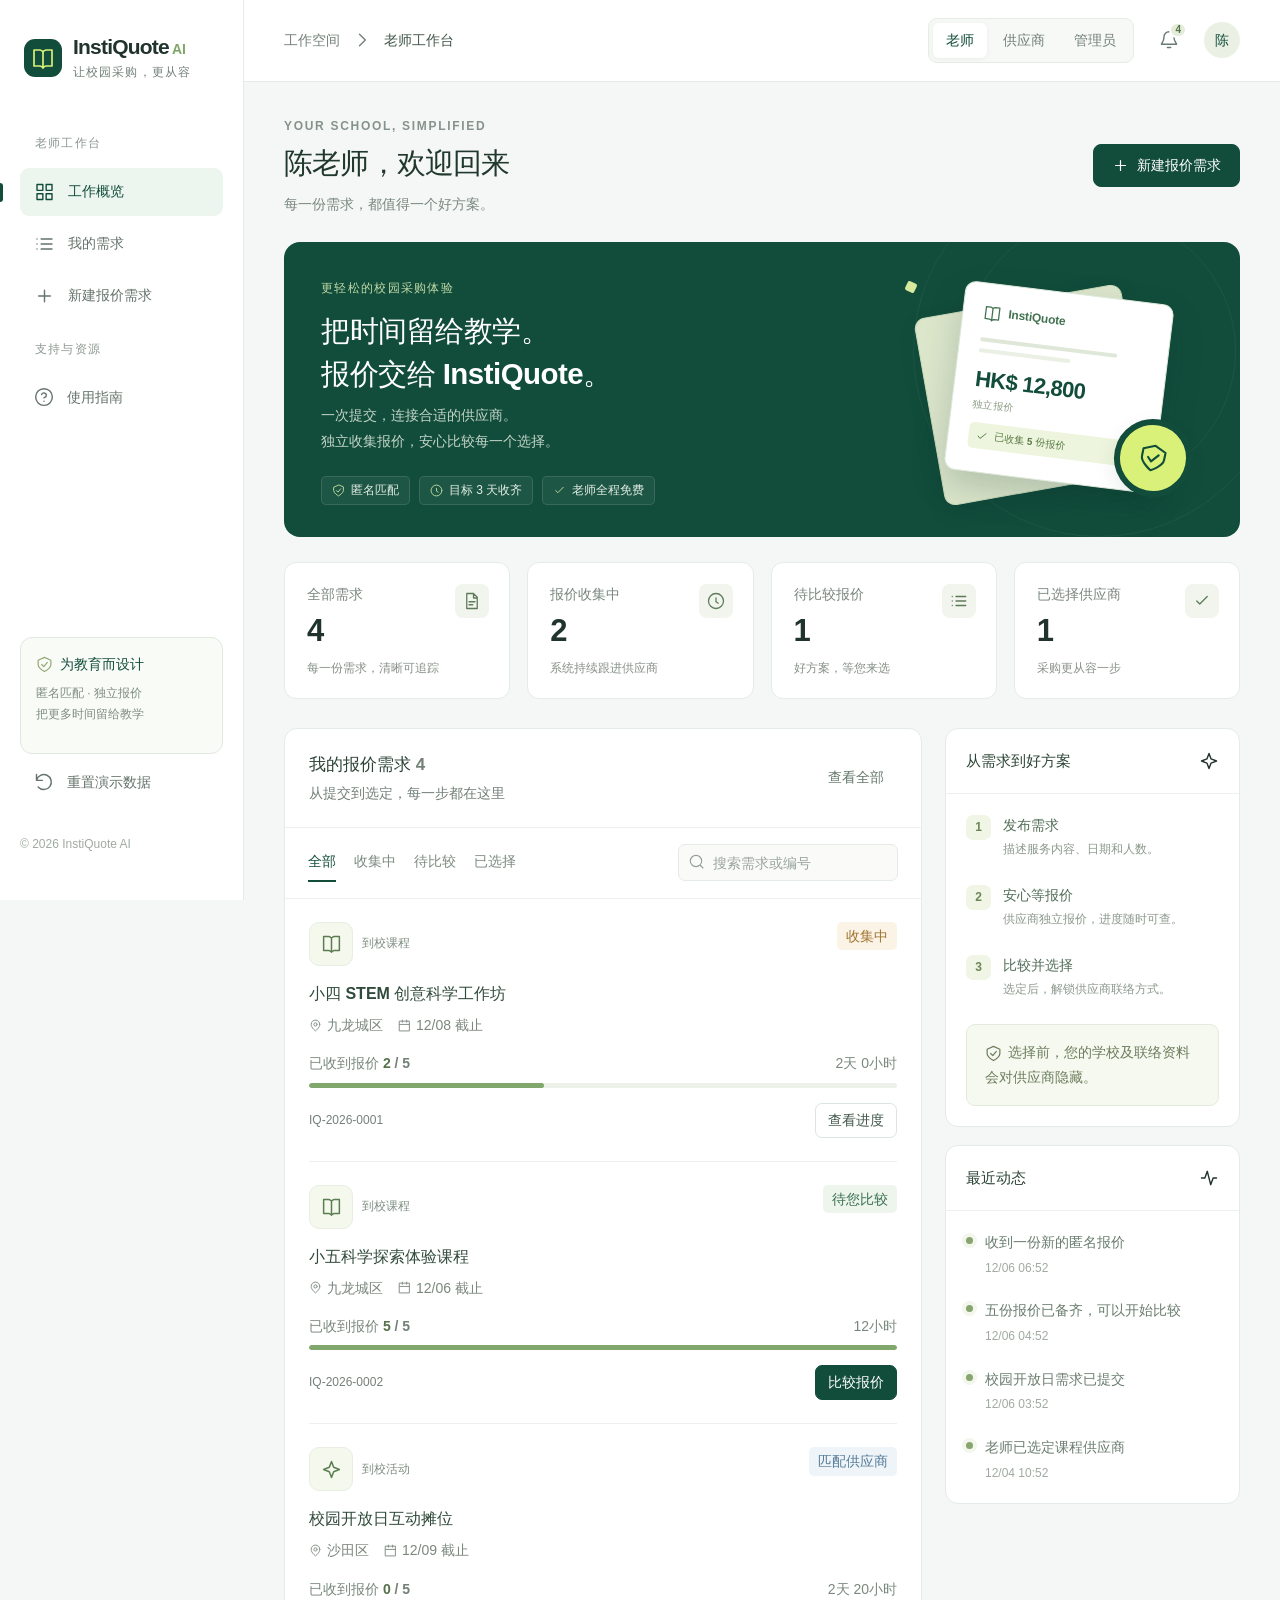
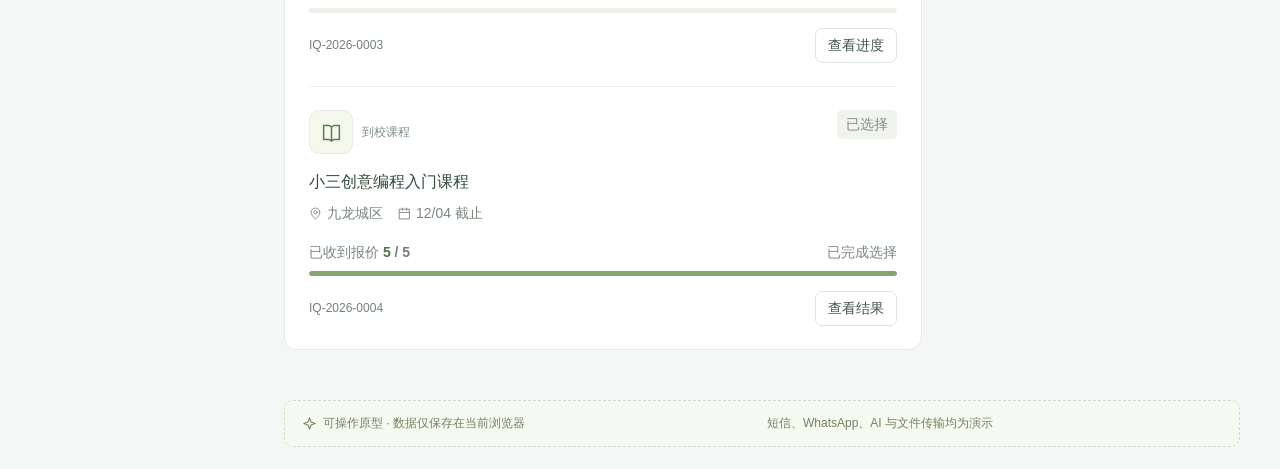
==== docs/index.html @ 6c9c371b "Add interactive InstiQuote prototype and GitHub Pages source" ====
<!doctype html>
<html lang="zh-CN">
<head>
  <meta charset="UTF-8">
  <meta name="viewport" content="width=device-width, initial-scale=1.0">
  <meta name="theme-color" content="#124d3b">
  <meta name="description" content="InstiQuote AI 校园采购工作台：发布需求、收集报价、轻松比较。可交互演示原型。">
  <title>InstiQuote AI · 校园采购工作台</title>
  <link rel="stylesheet" href="./styles.css">
  <script defer src="./model.js"></script>
  <script defer src="./app.js"></script>
</head>
<body>
  <div id="app"></div>
  <div id="modal-root"></div>
  <div id="toast" class="toast" role="status" aria-live="polite"></div>
</body>
</html>
---- docs/styles.css ----
@charset "UTF-8";

:root {
  --pine: #124d3b;
  --pine-dark: #103e31;
  --pine-soft: #edf5ef;
  --lime: #d9f079;
  --canvas: #f5f7f6;
  --white: #fff;
  --ink: #20332c;
  --muted: #738078;
  --line: #e5ebe7;
  --amber: #956326;
  --blue: #31627e;
  --red: #aa4242;
  --radius: 16px;
  font-family: "Segoe UI", "PingFang SC", "Microsoft YaHei", sans-serif;
  color: var(--ink);
  background: var(--canvas);
  font-size: 16px;
  font-synthesis: none;
  -webkit-font-smoothing: antialiased;
  -moz-osx-font-smoothing: grayscale;
}

* { box-sizing: border-box; }
body { margin: 0; line-height: 1.6; }
button, input, select, textarea { font: inherit; }
button, a, input, select, textarea { -webkit-tap-highlight-color: transparent; }
button, a { touch-action: manipulation; }
button { cursor: pointer; }
button:disabled { cursor: not-allowed; opacity: .5; }
a { color: inherit; text-decoration: none; }
a:hover { color: var(--pine); }
button { color: inherit; }
svg { width: 20px; height: 20px; flex-shrink: 0; vertical-align: middle; }
img { max-width: 100%; }
h1, h2, h3, h4, p { margin-top: 0; }
button:focus-visible, a:focus-visible, input:focus-visible, select:focus-visible, textarea:focus-visible, [tabindex]:focus-visible {
  outline: 3px solid #91b573;
  outline-offset: 3px;
}
[hidden] { display: none !important; }
::selection { background: var(--lime); color: var(--pine-dark); }

.app-shell { min-height: 100vh; }
.sidebar {
  width: 244px; height: 100vh; position: fixed; inset: 0 auto 0 0; z-index: 40;
  background: var(--white); border-right: 1px solid var(--line); display: flex; flex-direction: column; padding: 34px 20px 22px;
}
.brand { display: flex; align-items: center; gap: 11px; padding: 0 4px 36px; white-space: nowrap; }
.brand-mark {
  width: 38px; height: 38px; border-radius: 11px; display: grid; place-items: center;
  background: var(--pine); color: var(--lime); flex-shrink: 0;
}
.brand-mark svg { width: 24px; height: 24px; }
.brand-name { display: block; font-size: 21px; font-weight: 750; letter-spacing: -.8px; line-height: 1.2; }
.brand-name > span { color: #80a769; font-size: 14px; letter-spacing: -.2px; font-weight: 650; }
.brand-tag { display: block; margin-top: 4px; color: var(--muted); font-size: 12px; letter-spacing: 1.1px; }
.nav-section { color: #8c9891; font-size: 12px; font-weight: 650; letter-spacing: 1.2px; padding: 0 15px; margin: 16px 0 10px; }
.nav-item {
  width: 100%; display: flex; align-items: center; gap: 13px; min-height: 48px; border-radius: 9px;
  padding: 11px 14px; margin: 4px 0; border: 0; background: transparent; font-size: 14px; text-align: left; color: #65736b; position: relative;
  transition: background .16s, color .16s;
}
.nav-item:hover { background: #f5f7f5; color: var(--pine); }
.nav-item.active { background: var(--pine-soft); color: var(--pine); font-weight: 650; }
.nav-item.active::before { content: ""; position: absolute; width: 3px; height: 19px; left: -20px; top: 15px; background: var(--pine); border-radius: 0 3px 3px 0; }
.nav-item .badge { margin-left: auto; padding: 1px 7px; font-size: 12px; }
.nav-icon { width: 21px; display: inline-flex; align-items: center; justify-content: center; }
.sidebar-bottom { margin-top: auto; padding-top: 26px; }
.sidebar-bottom .demo-note { border: 1px solid #e0e9de; border-radius: 12px; padding: 15px; background: #f9fbf7; }
.sidebar-bottom .demo-note strong { color: var(--pine); font-size: 14px; }
.sidebar-bottom .demo-note > svg { margin-right: 7px; margin-top: -2px; }
.sidebar-bottom .demo-note p { font-size: 12px; line-height: 1.8; margin: 7px 0 12px; }
.sidebar-bottom .demo-note .button { width: 100%; }
.workspace { margin-left: 244px; min-height: 100vh; }
.topbar {
  height: 82px; display: flex; align-items: center; justify-content: space-between; gap: 20px;
  padding: 0 40px; background: #fff; border-bottom: 1px solid var(--line);
}
.breadcrumb { display: flex; gap: 12px; align-items: center; font-size: 14px; color: var(--muted); }
.breadcrumb strong, .breadcrumb b { color: #43564b; font-weight: 550; }
.breadcrumb span[aria-hidden] { color: #bdc7c0; }
.topbar-actions { display: flex; align-items: center; gap: 16px; }
.role-switch { display: inline-flex; gap: 3px; padding: 4px; border: 1px solid var(--line); background: #f7f9f7; border-radius: 9px; }
.role-switch button { border: 0; background: transparent; font-size: 14px; color: #738078; padding: 6px 13px; border-radius: 6px; white-space: nowrap; }
.role-switch button.active { background: #fff; color: var(--pine); font-weight: 650; box-shadow: 0 1px 5px #163c2010; }
.avatar { width: 36px; height: 36px; border-radius: 50%; background: #eaf0e3; color: var(--pine); display: inline-flex; align-items: center; justify-content: center; font-size: 14px; font-weight: 650; flex-shrink: 0; }
.main-content { padding: 35px 40px 0; max-width: 1530px; margin: 0 auto; }
.page-heading { display: flex; justify-content: space-between; align-items: center; gap: 22px; margin: 0 0 27px; }
.eyebrow { color: #86938b; font-size: 12px; font-weight: 650; letter-spacing: 1.7px; text-transform: uppercase; margin: 0 0 7px; }
.page-title { margin: 0; font-size: clamp(25px, 2.25vw, 32px); font-weight: 700; line-height: 1.4; letter-spacing: -.8px; color: #20382d; }
.page-subtitle { color: #7a887f; font-size: 14px; margin: 9px 0 0; }
.heading-actions { display: flex; align-items: center; gap: 10px; flex-shrink: 0; }
.button {
  display: inline-flex; align-items: center; justify-content: center; gap: 8px; min-height: 43px; padding: 10px 18px;
  border: 1px solid var(--line); border-radius: 8px; background: #fff; color: #41574a; font-size: 14px; font-weight: 600;
  line-height: 1.5; white-space: nowrap; transition: background .15s, border-color .15s, box-shadow .15s, transform .15s;
}
.button:hover { border-color: #c4d4c8; box-shadow: 0 3px 9px #17402b08; }
.button:active { transform: translateY(1px); }
.button.primary { background: var(--pine); color: #fff; border-color: var(--pine); }
.button.primary:hover { background: #0d3e2f; border-color: #0d3e2f; }
.button.secondary { background: #fff; border-color: #dce5de; }
.button.ghost { background: transparent; border-color: transparent; box-shadow: none; color: #64786b; }
.button.ghost:hover { background: #eef4ef; color: var(--pine); }
.button.danger { background: #fff5f3; border-color: #f0dcd9; color: var(--red); }
.button.small { font-size: 14px; min-height: 35px; padding: 6px 12px; border-radius: 7px; }
.button svg { width: 17px; height: 17px; }
.icon-button { border: 1px solid transparent; background: transparent; padding: 8px; border-radius: 8px; color: #697b70; display: inline-flex; justify-content: center; align-items: center; position: relative; }
.icon-button:hover { background: #f0f4ef; color: var(--pine); }
.icon-button .notification-dot { width: 6px; height: 6px; background: #dd8b58; border: 2px solid #fff; box-sizing: content-box; position: absolute; top: 5px; right: 6px; border-radius: 50%; }
.notification-count { position: absolute; right: 0; top: 0; min-width: 16px; height: 16px; padding: 0 4px; border-radius: 9px; background: #e4ecda; color: #547249; border: 2px solid white; display: grid; place-items: center; font-size: 10px; line-height: 1; font-weight: 650; }

.hero-banner {
  position: relative; overflow: hidden; display: flex; align-items: center; justify-content: space-between;
  background: var(--pine); color: #fff; border-radius: var(--radius); padding: 32px 37px; min-height: 225px; margin-bottom: 25px;
}
.hero-banner::before { content: ""; width: 370px; height: 370px; border: 1px solid #ffffff0c; border-radius: 50%; position: absolute; right: -45px; top: -77px; }
.hero-banner::after { content: ""; width: 270px; height: 270px; border: 1px solid #ffffff0c; border-radius: 50%; position: absolute; right: 4px; top: -27px; }
.hero-copy { position: relative; z-index: 2; max-width: 69%; }
.hero-kicker { color: #c2daa8; display: inline-flex; gap: 8px; align-items: center; font-size: 12px; font-weight: 600; letter-spacing: 1.3px; margin-bottom: 12px; }
.hero-kicker svg { width: 15px; height: 15px; }
.hero-title { font-size: clamp(24px, 2.3vw, 32px); line-height: 1.45; letter-spacing: -.5px; font-weight: 650; margin: 0 0 8px; }
.hero-title em, .hero-title span { font-style: normal; color: var(--lime); }
.hero-description { font-size: 14px; line-height: 1.8; color: #c2d4c8; margin: 0 0 22px; }
.hero-pills { display: flex; flex-wrap: wrap; gap: 9px; }
.pill { display: inline-flex; gap: 6px; align-items: center; padding: 4px 10px; background: #ffffff0d; border: 1px solid #ffffff1e; color: #e3eee5; border-radius: 5px; font-size: 12px; }
.pill svg { width: 13px; height: 13px; color: #c4dfa2; }
.hero-banner .button.primary { background: var(--lime); border-color: var(--lime); color: var(--pine-dark); }
.hero-banner .button.primary:hover { background: #e2f78e; }
.hero-art { width: 285px; height: 214px; flex-shrink: 0; position: relative; z-index: 2; margin: 0 12px 0 28px; }
.art-card { position: absolute; width: 210px; height: 190px; background: #fff; border: 1px solid #dfe9dc; border-radius: 11px; box-shadow: 0 15px 35px #062b2c30; transform: rotate(7deg); left: 48px; top: 10px; padding: 19px 20px; color: var(--pine); }
.art-card.art-card-back { transform: rotate(-10deg); left: 22px; top: 18px; background: #dce6cb; border-color: #cbdcbc; box-shadow: 0 7px 20px #062b2c20; }
.art-card-logo { display: flex; align-items: center; gap: 7px; color: #427250; font-size: 12px; font-weight: 700; letter-spacing: -.2px; margin-bottom: 16px; }
.art-card-logo svg { width: 18px; height: 18px; }
.art-card .art-line { display: block; width: 82%; height: 4px; background: #dfe7d9; border-radius: 4px; margin: 7px 0; }
.art-card .art-line.short { width: 55%; background: #eaf0e4; }
.art-quote { margin-top: 13px; font-size: 22px; font-weight: 700; line-height: 1.25; letter-spacing: -.7px; font-variant-numeric: tabular-nums; }
.art-quote > span { display: block; margin-top: 5px; font-size: 10px; font-weight: 400; color: #8a9d82; letter-spacing: .4px; }
.art-check { display: flex; align-items: center; gap: 6px; color: #597c43; background: #edf5df; border-radius: 5px; font-size: 10px; font-weight: 550; padding: 5px 7px; margin-top: 12px; white-space: nowrap; }
.art-check svg { width: 13px; height: 13px; }
.art-stamp { position: absolute; right: -1px; bottom: -1px; width: 66px; height: 66px; display: grid; place-items: center; background: var(--lime); color: var(--pine); border-radius: 50%; border: 6px solid var(--pine); box-sizing: content-box; transform: rotate(12deg); box-shadow: 0 8px 20px #062b2c14; }
.art-stamp svg { width: 30px; height: 30px; }
.art-dot { position: absolute; width: 10px; height: 10px; background: #d6e99c; border-radius: 2px; transform: rotate(25deg); left: 0; top: 0; }

.stats-grid { display: grid; grid-template-columns: repeat(4, minmax(0, 1fr)); gap: 17px; margin-bottom: 29px; }
.stat-card { background: var(--white); border: 1px solid var(--line); border-radius: 12px; padding: 20px 22px; position: relative; }
.stat-icon { width: 34px; height: 34px; border-radius: 8px; background: #f1f5ed; color: #5d7b5a; display: grid; place-items: center; position: absolute; right: 20px; top: 21px; }
.stat-icon svg { width: 18px; height: 18px; }
.stat-label { color: #7a877e; font-size: 14px; padding-right: 30px; }
.stat-value { font-size: 31px; font-weight: 650; letter-spacing: -1px; line-height: 1.4; margin: 4px 0 6px; font-variant-numeric: tabular-nums; }
.stat-value small { font-size: 14px; font-weight: 400; color: var(--muted); letter-spacing: 0; margin-left: 5px; }
.stat-foot { color: #869087; font-size: 12px; }
.stat-foot .text-green { font-weight: 600; }
.content-grid { display: grid; grid-template-columns: minmax(0, 1fr) 295px; align-items: start; gap: 23px; }
.panel { border: 1px solid var(--line); border-radius: 13px; background: #fff; overflow: hidden; margin-bottom: 22px; }
.panel-header { display: flex; align-items: center; justify-content: space-between; gap: 14px; padding: 22px 24px; border-bottom: 1px solid #edf0ed; }
.panel-title { margin: 0; color: #2c4436; font-weight: 650; font-size: 17px; }
.panel-subtitle { font-size: 14px; margin: 4px 0 0; color: var(--muted); }
.panel-body { padding: 23px 24px; }
.filter-bar { display: flex; align-items: center; justify-content: space-between; gap: 14px; padding: 16px 23px; border-bottom: 1px solid #edf0ed; }
.tabs { display: flex; gap: 18px; align-items: center; overflow-x: auto; }
.tab { border: 0; background: none; color: #7d8b81; padding: 6px 0 8px; white-space: nowrap; font-size: 14px; border-bottom: 2px solid transparent; }
.tab.active { color: var(--pine); border-bottom-color: var(--pine); font-weight: 650; }
.tab span { font-size: 12px; border-radius: 4px; padding: 1px 6px; margin-left: 4px; background: #f0f3ee; color: #6f7f70; }
.search-box { position: relative; width: 220px; }
.search-box svg { position: absolute; left: 11px; top: 10px; width: 16px; height: 16px; color: #95a197; pointer-events: none; }
.search-box input { width: 100%; min-width: 0; border: 1px solid var(--line); background: #fafbf9; border-radius: 7px; height: 37px; font-size: 14px; padding: 8px 11px 8px 34px; outline-color: #b1c5a1; }
.search-box input::placeholder { color: #9aa49c; }
.request-list { padding: 0 24px; }
.request-card { padding: 23px 0; border-bottom: 1px solid #edf0ed; }
.request-card:last-child { border-bottom: 0; }
.request-top { display: flex; gap: 15px; align-items: flex-start; }
.request-category { display: flex; gap: 9px; align-items: center; color: #7f8e83; font-size: 12px; margin-bottom: 4px; }
.request-category > svg { width: 17px; height: 17px; }
.category-icon { width: 44px; height: 44px; flex-shrink: 0; border: 1px solid #e8eee2; background: #f5f8ed; color: #5a7e52; border-radius: 10px; display: grid; place-items: center; }
.category-icon svg { width: 21px; height: 21px; }
.category-icon.blue { background: #edf4f8; color: #5a7f98; border-color: #e2edf3; }
.category-icon.amber { background: #fbf6ea; color: #a0894e; border-color: #f1ead8; }
.request-top > div:not(.category-icon) { flex: 1; min-width: 0; }
.request-title { font-size: 16px; font-weight: 600; color: #314b3b; margin: 12px 0 8px; line-height: 1.5; }
.request-title > button { display: block; background: none; border: 0; padding: 0; text-align: left; font: inherit; color: inherit; line-height: inherit; }
.request-title > button:hover { color: var(--pine); text-decoration: underline; text-underline-offset: 4px; }
.request-title a:hover { text-decoration: underline; text-underline-offset: 4px; }
.request-meta { display: flex; align-items: center; gap: 15px; flex-wrap: wrap; font-size: 14px; color: #7c887e; }
.request-meta span { display: inline-flex; gap: 5px; align-items: center; }
.request-meta svg { width: 13px; height: 13px; }
.request-bottom { display: flex; align-items: center; justify-content: space-between; gap: 20px; margin: 15px 0 0; font-size: 12px; }
.request-bottom .progress-track { width: 110px; }
.progress-track { height: 5px; background: #edf1e9; border-radius: 5px; overflow: hidden; margin-top: 8px; }
.progress-fill { height: 100%; background: #81a76c; border-radius: inherit; transition: width .3s; }
.progress-label { display: flex; align-items: center; justify-content: space-between; gap: 10px; color: #7a887d; font-size: 14px; margin-top: 16px; }
.progress-label strong { color: #55724c; font-weight: 550; }
.badge { display: inline-flex; align-items: center; gap: 5px; padding: 3px 9px; border-radius: 5px; font-size: 14px; font-weight: 500; white-space: nowrap; line-height: 1.6; }
.badge.green { color: #397050; background: #edf5ed; }
.badge.amber { color: #a17532; background: #fbf3e5; }
.badge.blue { color: #557c99; background: #eef4f8; }
.badge.gray { color: #829084; background: #f0f3ee; }
.badge.red { color: #b05e56; background: #faefed; }
.empty-state { padding: 50px 24px; text-align: center; color: var(--muted); font-size: 14px; }
.empty-state > svg { width: 42px; height: 42px; color: #adc0ad; margin-bottom: 13px; }
.empty-state h3 { font-size: 17px; font-weight: 600; color: #516858; margin-bottom: 8px; }
.empty-state p { margin-bottom: 20px; }
.side-panel { min-width: 0; }
.side-panel .panel-header { padding: 20px; }
.side-panel .panel-body { padding: 20px; }
.side-panel .panel-title { font-size: 15px; }
.side-panel .notice { margin-bottom: 0; }
.stack > .panel { margin-bottom: 0; }
.request-card > h3:not(.request-title) { font-size: 17px; font-weight: 600; color: #3d5c43; margin: 12px 0 10px; }
.request-card > p { font-size: 14px; color: #83917f; line-height: 1.8; margin: 13px 0; }
.activity-list { display: flex; flex-direction: column; gap: 21px; }
.activity-item { display: flex; gap: 12px; align-items: flex-start; }
.activity-dot { margin-top: 6px; width: 7px; height: 7px; border-radius: 50%; background: #88a46f; flex-shrink: 0; box-shadow: 0 0 0 4px #f2f6ec; }
.activity-copy { font-size: 14px; color: #6a7d6f; line-height: 1.7; }
.activity-copy strong { color: #34543e; font-weight: 600; }
.activity-time { font-size: 12px; color: #a0aaa1; margin-top: 3px; }
.steps-list { display: flex; flex-direction: column; gap: 23px; }
.step-item { display: flex; gap: 12px; align-items: flex-start; }
.step-number { width: 25px; height: 25px; border-radius: 7px; background: #f0f5e6; color: #6d8656; font-size: 12px; font-weight: 600; display: grid; place-items: center; flex-shrink: 0; margin-top: 1px; }
.step-copy { font-size: 14px; color: #516d57; }
.step-copy strong { display: block; font-weight: 550; margin-bottom: 3px; }
.step-copy p { font-size: 12px; color: #8b988c; margin: 0; line-height: 1.8; }
.demo-note { font-size: 14px; color: #7f8d81; }
.demo-note svg { color: #94a877; width: 17px; height: 17px; }
.demo-bar { display: flex; flex-wrap: wrap; gap: 10px; align-items: center; padding: 13px 17px; border: 1px dashed #cfddc9; border-radius: 9px; background: #f5f9ef; color: #6f8462; margin-bottom: 23px; font-size: 14px; }
.demo-bar > span { flex: 1; }
.demo-bar strong { color: #456e3e; }

.form-layout { display: grid; grid-template-columns: minmax(0, 1fr) 285px; gap: 25px; align-items: start; }
.form-card { background: #fff; border: 1px solid var(--line); border-radius: 14px; overflow: hidden; }
.form-card > .panel-header { padding: 25px 30px; }
.form-section { padding: 25px 30px; border-bottom: 1px solid #eef1ed; }
.form-section:last-child { border-bottom: 0; }
.form-section h3 { font-size: 17px; font-weight: 600; color: #34523e; margin-bottom: 22px; }
.form-section p { color: var(--muted); font-size: 14px; }
.form-grid { display: grid; grid-template-columns: 1fr 1fr; gap: 22px 21px; }
.field { min-width: 0; }
.full { grid-column: 1 / -1; }
.field-label { font-size: 14px; font-weight: 550; color: #516456; margin-bottom: 8px; display: block; }
.required { color: #b78b55; margin-left: 4px; }
.input, .select, .textarea { width: 100%; padding: 11px 13px; font-size: 14px; border: 1px solid #dfe6df; background: #fff; border-radius: 7px; color: #344d3b; transition: border-color .15s, box-shadow .15s; }
.input, .select { min-height: 45px; }
.input:focus, .select:focus, .textarea:focus { border-color: #8dad7e; box-shadow: 0 0 0 3px #91b67314; outline: none; }
.input::placeholder, .textarea::placeholder { color: #a5afa6; }
.textarea { min-height: 140px; resize: vertical; line-height: 1.8; }
.select { appearance: none; background-image: url("data:image/svg+xml,%3Csvg xmlns='http://www.w3.org/2000/svg' viewBox='0 0 20 20' fill='none' stroke='%23869386' stroke-width='1.5'%3E%3Cpath d='m6 8 4 4 4-4'/%3E%3C/svg%3E"); background-repeat: no-repeat; background-position: right 11px center; background-size: 18px; padding-right: 35px; }
.field-help { color: #909d91; font-size: 12px; line-height: 1.8; margin: 7px 0 0; }
.radio-cards { display: grid; grid-template-columns: repeat(3, 1fr); gap: 12px; }
.radio-card { cursor: pointer; display: block; text-align: center; padding: 15px 9px; border: 1px solid #e3e9df; border-radius: 9px; background: #fff; color: #687e6b; font-size: 14px; }
.radio-card input { margin-right: 6px; accent-color: var(--pine); }
.radio-card strong { color: #34573c; font-size: 16px; display: block; }
.radio-card span { font-size: 12px; color: #8d9a8b; }
.radio-card.selected, .radio-card:has(input:checked) { background: #f5f9ee; border-color: #85a571; box-shadow: inset 0 0 0 1px #85a571; }
.form-actions { display: flex; justify-content: space-between; align-items: center; gap: 12px; padding: 22px 30px; background: #fcfdfb; border-top: 1px solid #eef1ec; }
.form-actions > div { display: flex; align-items: center; gap: 10px; }
.wizard-steps { display: flex; align-items: center; gap: 26px; margin-bottom: 29px; }
.wizard-step { font-size: 14px; color: #9aa69b; display: flex; gap: 9px; align-items: center; }
.wizard-step span:first-child { display: grid; place-items: center; width: 26px; height: 26px; border: 1px solid #dbe3d9; border-radius: 50%; font-size: 12px; background: #fff; }
.wizard-step.active { color: #325d3a; font-weight: 600; }
.wizard-step.active span:first-child { background: var(--pine); border-color: var(--pine); color: #fff; }
.wizard-step.done { color: #6e9464; }
.wizard-step.done span:first-child { background: #e9f1df; border-color: #c9d9bc; }
.upload-zone { border: 1px dashed #c9d8c5; background: #fafcf7; border-radius: 9px; min-height: 132px; padding: 24px 20px; text-align: center; cursor: pointer; color: #647e5f; display: flex; flex-direction: column; align-items: center; justify-content: center; gap: 7px; font-size: 14px; }
.upload-zone:hover { border-color: #86a276; background: #f5f9ed; }
.upload-zone svg { width: 25px; height: 25px; color: #88a472; }
.upload-zone small { font-size: 12px; color: #98a28f; }
.upload-list { margin-top: 10px; display: flex; flex-direction: column; gap: 8px; }
.upload-item, .file-chip { display: flex; align-items: center; gap: 8px; color: #5f785b; font-size: 14px; padding: 8px 11px; background: #f4f7ef; border: 1px solid #e6eddf; border-radius: 7px; overflow-wrap: anywhere; }
.upload-item .icon-button { margin-left: auto; padding: 3px; }
.file-chip svg, .upload-item svg { width: 16px; height: 16px; }
.summary-grid { display: grid; grid-template-columns: 1fr 1fr; gap: 20px 25px; }
.summary-item { min-width: 0; }
.summary-label { display: block; font-size: 14px; color: #7f8b80; margin-bottom: 5px; }
.summary-item > strong, .summary-grid > div > strong { display: block; font-size: 16px; font-weight: 550; color: #44633f; overflow-wrap: anywhere; }
.summary-value { color: #425f46; font-size: 14px; white-space: pre-line; overflow-wrap: anywhere; }
.summary-value strong { font-size: 16px; font-weight: 600; }
.detail-header { margin-bottom: 23px; }
.detail-header .request-meta { margin-top: 13px; }
.detail-grid { display: grid; grid-template-columns: minmax(0, 1fr) 300px; gap: 24px; align-items: start; }
.timeline { display: flex; flex-direction: column; padding: 4px 0; }
.timeline-item { display: flex; align-items: flex-start; gap: 13px; position: relative; padding-bottom: 25px; color: #9aa399; font-size: 14px; }
.timeline-item:last-child { padding-bottom: 0; }
.timeline-item:not(:last-child)::before { content: ""; position: absolute; top: 23px; bottom: 0; left: 11px; width: 1px; background: #e1e8dc; }
.timeline-marker { width: 23px; height: 23px; border-radius: 50%; background: #f2f4ef; border: 1px solid #e3e9dd; display: grid; place-items: center; flex-shrink: 0; font-size: 12px; position: relative; z-index: 1; }
.timeline-marker svg { width: 12px; height: 12px; }
.timeline-item.done { color: #57724e; }
.timeline-item.done .timeline-marker { background: #edf5e2; color: #719557; border-color: #dce8cf; }
.timeline-item.current { color: #2b5935; }
.timeline-item.current .timeline-marker { background: var(--pine); color: #fff; border-color: var(--pine); }
.timeline-item p { font-size: 14px; margin: 3px 0 0; color: #879380; }
.quote-grid { display: grid; grid-template-columns: repeat(2, minmax(0, 1fr)); gap: 17px; }
.quote-card { border: 1px solid #e1e7dc; border-radius: 11px; background: #fff; padding: 22px; position: relative; }
.quote-card.selected { border-color: #7f9f66; background: #fbfdf6; box-shadow: 0 0 0 1px #7f9f66; }
.quote-card-top { display: flex; align-items: center; justify-content: space-between; gap: 10px; }
.quote-code { font-size: 15px; font-weight: 600; color: #42623f; }
.quote-price { font-size: 28px; color: #2d5735; font-weight: 650; letter-spacing: -.8px; margin: 18px 0 12px; font-variant-numeric: tabular-nums; }
.quote-price small { font-size: 12px; color: #8c9b87; margin-right: 4px; letter-spacing: 0; font-weight: 400; }
.quote-features { display: flex; flex-direction: column; gap: 7px; font-size: 14px; color: #74856d; line-height: 1.9; padding: 0; margin: 0 0 17px; }
.quote-features > span { display: flex; gap: 7px; align-items: center; }
.quote-features svg { width: 14px; height: 14px; color: #9aaa8e; }
.quote-card > p { color: #7b8e70; font-size: 14px; line-height: 1.9; margin-bottom: 18px; }
.quote-features li { margin: 4px 0; }
.quote-footer { border-top: 1px solid #edf0e8; padding-top: 16px; display: flex; align-items: center; justify-content: space-between; gap: 10px; }
.quote-footer .muted { font-size: 12px; }
.contact-card { background: #f3f8ec; border: 1px solid #d9e6cc; border-radius: 10px; padding: 20px; font-size: 14px; color: #4e6d41; }
.contact-card h3 { font-size: 17px; color: var(--pine); margin-bottom: 12px; }
.contact-card h2 { font-size: 21px; color: var(--pine); margin: 12px 0 8px; }
.contact-card p { margin: 7px 0; }
.notice { padding: 15px 18px; border-radius: 9px; border: 1px solid #e4eadc; background: #f6f9f0; color: #6d7d5c; font-size: 14px; line-height: 1.8; margin-bottom: 20px; }
.notice.warning { background: #fcf8ed; border-color: #f0e6c9; color: #99804b; }
.notice.success { background: #f0f7eb; border-color: #d9e8ce; color: #5a7e43; }
.notice svg { width: 17px; height: 17px; margin-right: 6px; }
.notice p:last-child { margin-bottom: 0; }
.table-wrap { width: 100%; overflow-x: auto; }
.data-table { width: 100%; border-collapse: collapse; font-size: 14px; white-space: nowrap; }
.data-table th { background: #f8faf5; color: #7b8972; font-size: 14px; font-weight: 500; text-align: left; padding: 13px 20px; border-bottom: 1px solid #e7ecdf; }
.data-table td { border-bottom: 1px solid #edf0e7; color: #526c49; padding: 17px 20px; }
.data-table tr:last-child td { border-bottom: 0; }
.data-table tbody tr:hover { background: #fcfdf9; }
.data-table td strong { display: block; color: #345534; font-weight: 600; }
.data-table td small { display: block; color: #97a18e; font-size: 12px; }
.data-table td .button + .button { margin-left: 5px; }
.supplier-picker { display: flex; flex-wrap: wrap; align-items: center; gap: 12px; font-size: 14px; color: #6e8167; padding: 17px 22px; }
.supplier-picker .field-label { margin-bottom: 0; }
.supplier-picker .select { min-height: 37px; padding-top: 6px; padding-bottom: 6px; max-width: 210px; }
.metric-mini { display: flex; align-items: center; gap: 18px; background: #f7faf2; border-radius: 9px; padding: 14px 18px; }
.metric-mini strong { display: block; font-size: 22px; color: #41653a; font-weight: 600; }
.metric-mini span { color: #8b9980; font-size: 12px; }
.compare-table { border-collapse: collapse; width: 100%; min-width: 600px; font-size: 14px; }
.compare-table th, .compare-table td { padding: 16px; border: 1px solid #e7edde; text-align: left; vertical-align: top; color: #61774e; }
.compare-table th { background: #f7faf1; font-weight: 600; }
.compare-table td:first-child { color: #8a987d; background: #fcfdf9; width: 110px; }
.compare-table .quote-price { font-size: 24px; margin: 0; }
.checkbox-row { display: flex; gap: 9px; align-items: flex-start; font-size: 14px; color: #6e8165; line-height: 1.8; }
.checkbox-row input { accent-color: var(--pine); width: 17px; height: 17px; margin: 5px 0 0; flex-shrink: 0; }
.error-text { color: #b65c50; font-size: 12px; margin: 5px 0 0; }

.modal-backdrop { position: fixed; inset: 0; z-index: 100; background: #183b2e65; backdrop-filter: blur(3px); display: flex; align-items: center; justify-content: center; padding: 25px; animation: fade-in .15s ease; }
.modal { width: 100%; max-width: 560px; max-height: 88vh; overflow-y: auto; background: #fff; border-radius: 16px; box-shadow: 0 25px 100px #123c2933; }
.modal.wide { max-width: 850px; }
.modal-header { display: flex; justify-content: space-between; align-items: center; padding: 23px 26px; border-bottom: 1px solid var(--line); gap: 16px; }
.modal-header h2, .modal-header h3 { font-size: 19px; font-weight: 650; color: #2d5138; margin: 0; }
.modal-body { padding: 25px 26px; font-size: 14px; color: #6d7f65; }
.modal-body p { line-height: 1.9; }
.modal-body .field { margin-bottom: 18px; }
.modal-footer { display: flex; justify-content: flex-end; align-items: center; gap: 10px; padding: 19px 26px; border-top: 1px solid var(--line); background: #fafcf7; }
.toast { position: fixed; z-index: 150; bottom: 28px; left: calc(50% + 122px); transform: translate(-50%, 15px); opacity: 0; pointer-events: none; padding: 13px 22px; border-radius: 10px; background: #174d37; color: #fff; font-size: 14px; box-shadow: 0 7px 25px #163c2426; transition: opacity .2s, transform .2s; max-width: min(90vw, 600px); }
.toast.show { opacity: 1; transform: translate(-50%, 0); }
.notifications-popover { width: 350px; position: absolute; z-index: 70; right: 25px; top: 70px; border: 1px solid var(--line); border-radius: 12px; background: #fff; box-shadow: 0 15px 45px #18372815; overflow: hidden; }
.notifications-popover > h3 { font-size: 16px; margin: 0; padding: 17px 20px; border-bottom: 1px solid var(--line); }
.notification-item { display: flex; align-items: flex-start; gap: 10px; padding: 16px 20px; font-size: 14px; line-height: 1.8; color: #617653; border-bottom: 1px solid #edf1e6; }
.notification-item > svg { width: 16px; height: 16px; margin-top: 5px; color: #8fa77a; }
.notification-item p { margin: 0 0 4px; }
.notification-item .badge { margin-top: 3px; }
.notification-item:last-child { border-bottom: 0; }
.notification-item small { display: block; font-size: 12px; color: #9aa68f; }
.help-grid { display: grid; grid-template-columns: repeat(3, minmax(0, 1fr)); gap: 20px; }
.help-card { background: #fff; border: 1px solid var(--line); border-radius: 12px; padding: 25px; }
.help-card > svg { width: 30px; height: 30px; margin-bottom: 17px; color: #7c9b65; }
.help-card h3 { font-size: 17px; font-weight: 600; color: #44643b; margin-bottom: 10px; }
.help-card h2 { font-size: 19px; font-weight: 600; color: #44643b; margin-bottom: 10px; }
.help-card p { font-size: 14px; color: #86957c; line-height: 1.9; margin-bottom: 0; }
.chart-bars { display: flex; flex-direction: column; gap: 18px; }
.chart-row { display: grid; grid-template-columns: 85px 1fr 30px; align-items: center; gap: 12px; color: #7b8e6f; font-size: 14px; }
.chart-track { height: 9px; background: #f0f4e9; border-radius: 5px; overflow: hidden; }
.chart-fill { height: 100%; background: #92b070; border-radius: 5px; }
.app-footer { font-size: 12px; color: #a0aba0; display: flex; align-items: center; justify-content: space-between; gap: 20px; padding: 25px 0 24px; }
.app-footer span { display: inline-flex; align-items: center; gap: 6px; }
.app-footer svg { width: 13px; height: 13px; }
.workspace > .demo-bar { width: calc(100% - 80px); max-width: 1450px; margin: 28px auto 22px; font-size: 12px; }
.workspace > .demo-bar > span { display: inline-flex; align-items: center; gap: 6px; }
.workspace > .demo-bar svg { width: 15px; height: 15px; }
.muted { color: var(--muted); }
.text-green { color: #658950; }
.text-right { text-align: right; }
.stack { display: flex; flex-direction: column; gap: 18px; }
.gap { gap: 12px; }
.mobile-brand { display: none; }

@keyframes fade-in { from { opacity: 0; } to { opacity: 1; } }
@media (min-width: 1700px) { .main-content { padding-top: 43px; } .hero-banner { min-height: 240px; } }
@media (max-width: 1250px) {
  .topbar { padding: 0 28px; }
  .main-content { padding: 29px 28px 0; }
  .content-grid, .detail-grid { grid-template-columns: minmax(0, 1fr) 260px; gap: 18px; }
  .form-layout { grid-template-columns: minmax(0, 1fr) 250px; gap: 18px; }
  .hero-banner { padding: 28px; }
  .hero-art { transform: scale(.85); transform-origin: right center; width: 250px; margin-left: 0; margin-right: 0; }
  .hero-copy { max-width: 70%; }
  .stat-card { padding: 18px; }
  .stat-icon { right: 15px; top: 18px; }
  .stat-label { font-size: 14px; }
  .stats-grid { gap: 12px; }
  .filter-bar { align-items: stretch; flex-direction: column; gap: 13px; }
  .filter-bar .search-box { width: 100%; }
  .quote-card { padding: 18px; }
  .quote-footer { align-items: flex-start; flex-direction: column; }
  .quote-footer .button { width: 100%; }
  .workspace > .demo-bar { width: calc(100% - 56px); }
}
@media (max-width: 1050px) {
  .content-grid, .detail-grid, .form-layout { grid-template-columns: minmax(0, 1fr); }
  .content-grid > aside.stack { display: grid; grid-template-columns: 1fr 1fr; gap: 18px; align-items: start; }
  .content-grid > aside.stack > .panel { margin-bottom: 0; }
  .form-layout > aside, .form-layout > .side-panel { order: 1; }
  .hero-title { font-size: 26px; }
  .hero-description { max-width: 420px; }
  .hero-art { transform: scale(.72); width: 230px; }
  .stats-grid { grid-template-columns: repeat(2, minmax(0, 1fr)); }
  .filter-bar { flex-direction: row; align-items: center; }
  .filter-bar .search-box { width: 190px; }
  .help-grid { grid-template-columns: repeat(2, minmax(0, 1fr)); }
}
@media (max-width: 900px) {
  .sidebar { width: 100%; height: auto; position: relative; padding: 15px 22px 10px; border-right: 0; border-bottom: 1px solid var(--line); display: block; }
  .brand { padding: 0 0 12px; }
  .brand-mark { width: 33px; height: 33px; border-radius: 9px; }
  .brand-name { font-size: 20px; }
  .brand-tag { font-size: 12px; letter-spacing: 1.7px; margin-top: 1px; }
  .sidebar nav, .sidebar .nav-list { display: flex; gap: 4px; overflow-x: auto; align-items: center; }
  .nav-section, .sidebar-bottom { display: none; }
  .nav-item { width: auto; flex-shrink: 0; min-height: 39px; margin: 0; font-size: 14px; gap: 7px; padding: 8px 12px; }
  .nav-item.active::before { display: none; }
  .nav-item .badge { margin-left: 5px; }
  .nav-icon { width: 17px; }
  .nav-icon svg { width: 17px; height: 17px; }
  .workspace { margin-left: 0; }
  .topbar { height: 68px; padding: 0 23px; }
  .topbar-actions { gap: 12px; }
  .main-content { padding: 27px 23px 0; }
  .hero-art { transform: scale(.88); width: 220px; }
  .hero-copy { max-width: 68%; }
  .toast { left: 50%; }
  .page-title { font-size: 27px; }
  .notifications-popover { top: 177px; right: 20px; }
  .workspace > .demo-bar { width: calc(100% - 46px); }
}
@media (max-width: 650px) {
  .breadcrumb > span, .breadcrumb > svg { display: none; }
  .breadcrumb strong { white-space: nowrap; }
  .sidebar { padding: 14px 15px 8px; }
  .sidebar nav, .sidebar .nav-list { margin: 0 -4px; }
  .nav-item { padding: 8px 10px; font-size: 14px; }
  .topbar { padding: 0 16px; height: 64px; gap: 8px; }
  .breadcrumb { font-size: 14px; gap: 7px; }
  .breadcrumb > svg { width: 15px; height: 15px; }
  .topbar-actions { gap: 6px; }
  .role-switch { padding: 3px; gap: 1px; }
  .role-switch button { padding: 5px 7px; font-size: 14px; }
  .topbar .avatar { display: none; }
  .topbar .icon-button { padding: 7px 5px; }
  .main-content { padding: 24px 16px 0; }
  .page-heading { gap: 14px; margin-bottom: 22px; align-items: flex-start; }
  .page-title { font-size: 24px; }
  .page-subtitle { font-size: 14px; line-height: 1.8; }
  .eyebrow { font-size: 12px; letter-spacing: 1.4px; }
  .heading-actions { gap: 7px; }
  .heading-actions .button { padding: 9px 11px; font-size: 14px; min-height: 39px; }
  .heading-actions .button svg { width: 15px; height: 15px; }
  .hero-banner { padding: 26px 23px; min-height: 232px; margin-bottom: 19px; border-radius: 12px; }
  .hero-copy { max-width: 100%; }
  .hero-kicker { font-size: 12px; letter-spacing: 1.5px; margin-bottom: 12px; }
  .hero-title { font-size: 25px; max-width: 380px; }
  .hero-description { font-size: 14px; line-height: 1.9; max-width: 320px; margin-bottom: 19px; }
  .hero-art { display: none; }
  .hero-pills { gap: 7px; }
  .pill { padding: 3px 7px; font-size: 12px; }
  .stats-grid { gap: 10px; margin-bottom: 22px; }
  .stat-card { padding: 16px; border-radius: 10px; }
  .stat-icon { width: 27px; height: 27px; top: 15px; right: 12px; border-radius: 7px; }
  .stat-icon svg { width: 15px; height: 15px; }
  .stat-value { font-size: 29px; margin: 6px 0 4px; }
  .stat-label { font-size: 14px; }
  .stat-foot { font-size: 12px; }
  .content-grid, .detail-grid, .form-layout { gap: 18px; }
  .panel { border-radius: 11px; margin-bottom: 18px; }
  .panel-header { padding: 19px 18px; }
  .panel-title { font-size: 16px; }
  .panel-subtitle { font-size: 14px; }
  .panel-body { padding: 20px 18px; }
  .filter-bar { padding: 10px 18px 15px; flex-direction: column; align-items: stretch; gap: 11px; }
  .filter-bar .search-box { width: 100%; }
  .tabs { gap: 18px; }
  .tab { font-size: 14px; }
  .request-list { padding: 0 18px; }
  .request-card { padding: 21px 0; }
  .request-top { gap: 11px; flex-wrap: wrap; }
  .request-top > .badge { margin-left: 0; margin-top: 0; }
  .category-icon { width: 38px; height: 38px; border-radius: 8px; }
  .category-icon svg { width: 19px; height: 19px; }
  .request-title { font-size: 15px; margin: 12px 0 8px; }
  .request-category { font-size: 12px; }
  .request-meta { font-size: 14px; gap: 8px 12px; }
  .request-bottom { margin-left: 0; gap: 10px; flex-wrap: wrap; }
  .request-bottom .progress-track { width: 70px; }
  .progress-label { gap: 7px; }
  .request-bottom .button { font-size: 14px; padding: 5px 10px; }
  .content-grid > aside.stack { display: flex; flex-direction: column; gap: 18px; }
  .content-grid > aside.stack > .panel { margin: 0; width: 100%; }
  .activity-list { gap: 19px; }
  .form-card > .panel-header { padding: 21px 20px; }
  .form-section { padding: 23px 20px; }
  .form-section h3 { font-size: 16px; margin-bottom: 18px; }
  .form-grid { grid-template-columns: 1fr; gap: 19px; }
  .form-actions { padding: 18px 20px; flex-wrap: wrap; }
  .form-actions .button { font-size: 14px; }
  .wizard-steps { gap: 15px; margin-bottom: 23px; }
  .wizard-step { gap: 6px; font-size: 14px; }
  .wizard-step span:first-child { width: 23px; height: 23px; }
  .radio-cards { gap: 7px; }
  .radio-card { padding: 12px 5px; font-size: 14px; }
  .radio-card strong { font-size: 14px; }
  .radio-card span { font-size: 12px; }
  .summary-grid { gap: 19px 16px; }
  .quote-grid { grid-template-columns: 1fr; }
  .quote-card { padding: 22px; }
  .quote-footer { flex-direction: row; align-items: center; }
  .quote-footer .button { width: auto; }
  .supplier-picker { flex-wrap: wrap; }
  .supplier-picker .select { max-width: 100%; }
  .help-grid { grid-template-columns: 1fr; gap: 15px; }
  .help-card { padding: 22px; }
  .demo-bar { font-size: 14px; padding: 12px 14px; align-items: flex-start; }
  .demo-bar > span { flex-basis: calc(100% - 35px); }
  .demo-bar .button { margin-left: 27px; }
  .data-table th, .data-table td { padding-left: 16px; padding-right: 16px; }
  .modal-backdrop { padding: 15px; }
  .modal { max-height: 92vh; border-radius: 13px; }
  .modal-header { padding: 20px; }
  .modal-header h2, .modal-header h3 { font-size: 17px; }
  .modal-body { padding: 21px 20px; }
  .modal-footer { padding: 17px 20px; }
  .toast { bottom: 20px; width: max-content; max-width: 90vw; }
  .notifications-popover { right: 14px; width: min(350px, calc(100vw - 28px)); top: 170px; }
  .app-footer { flex-direction: column; align-items: flex-start; gap: 6px; padding: 22px 0; font-size: 12px; }
  .workspace > .demo-bar { width: calc(100% - 32px); gap: 7px; }
  .workspace > .demo-bar > span { flex-basis: 100%; }
  .form-actions > .muted { font-size: 12px; flex-basis: 100%; }
  .form-actions > div { width: 100%; justify-content: flex-end; }
  .field > .heading-actions { flex-wrap: wrap; }
  .field > .heading-actions > .input { flex: 1; min-width: 125px; }
}
@media (prefers-reduced-motion: reduce) { *, *::before, *::after { animation-duration: .01ms !important; transition-duration: .01ms !important; scroll-behavior: auto !important; } }
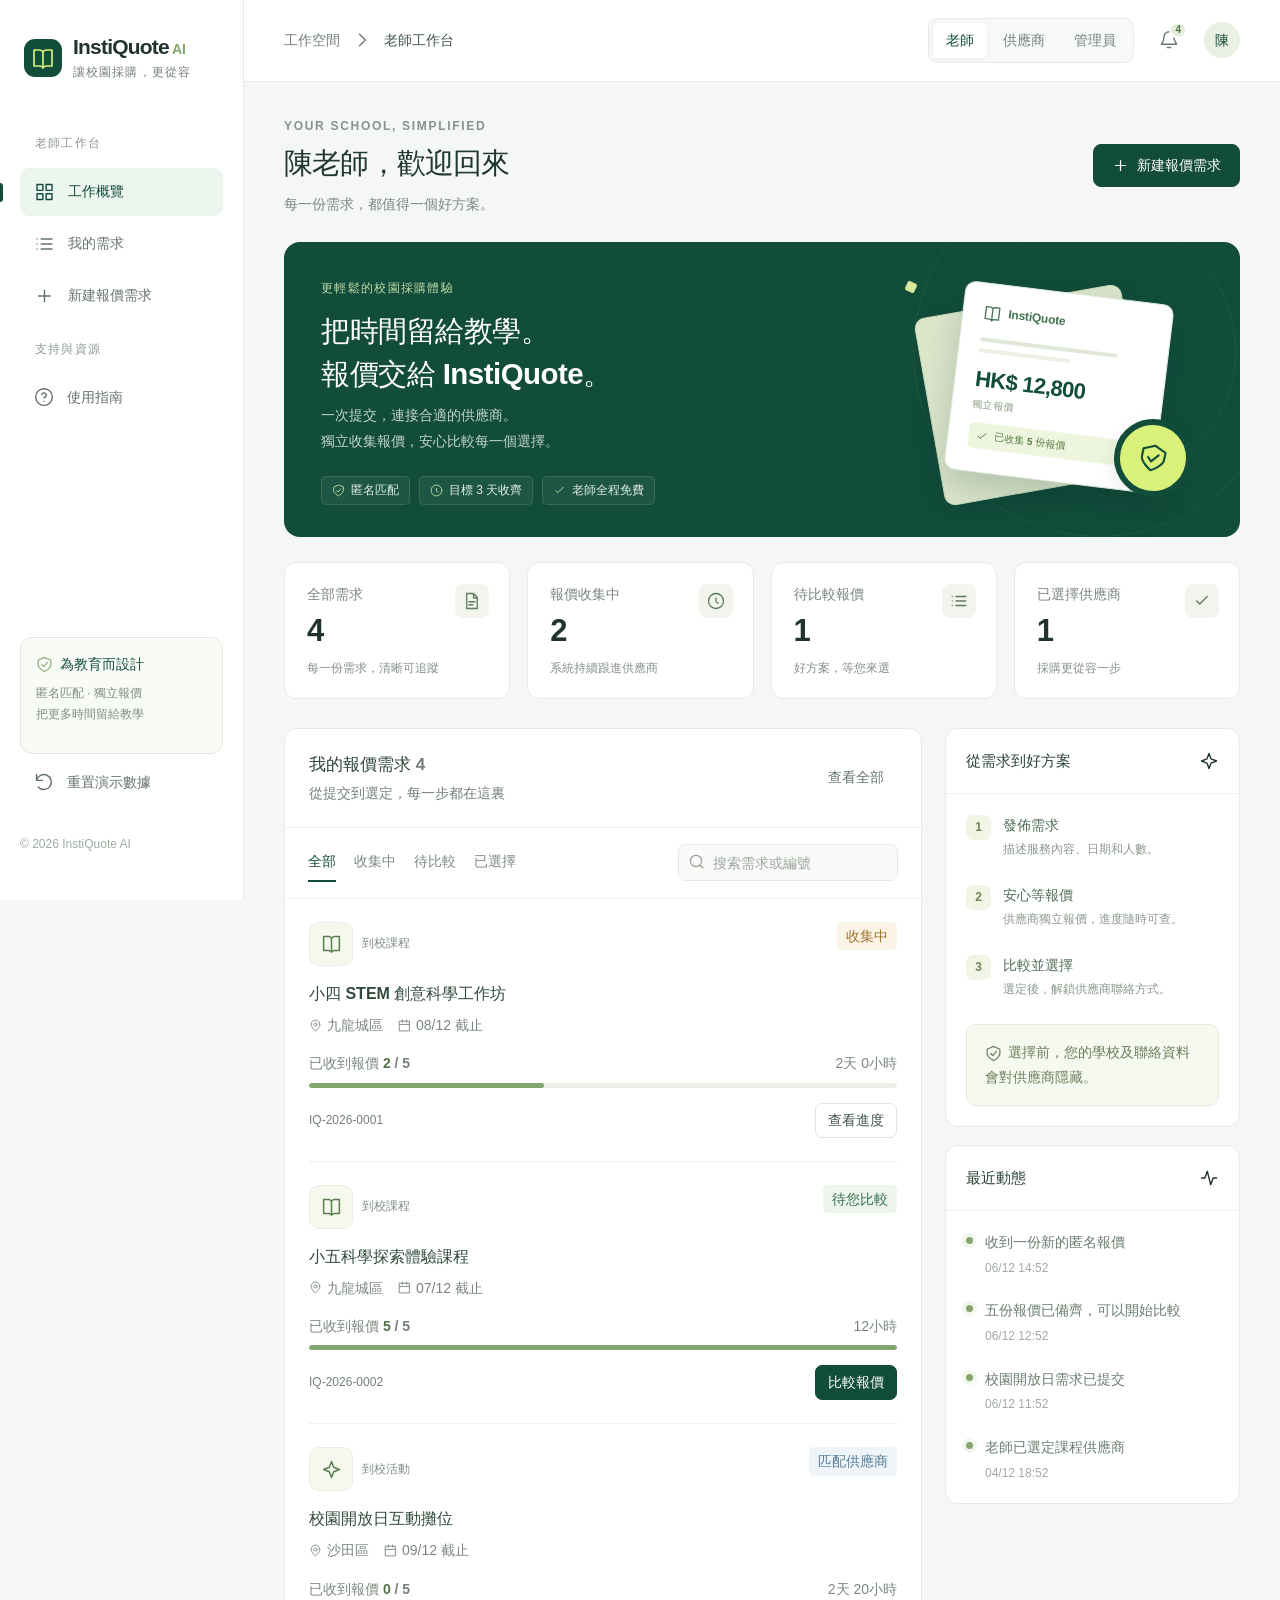
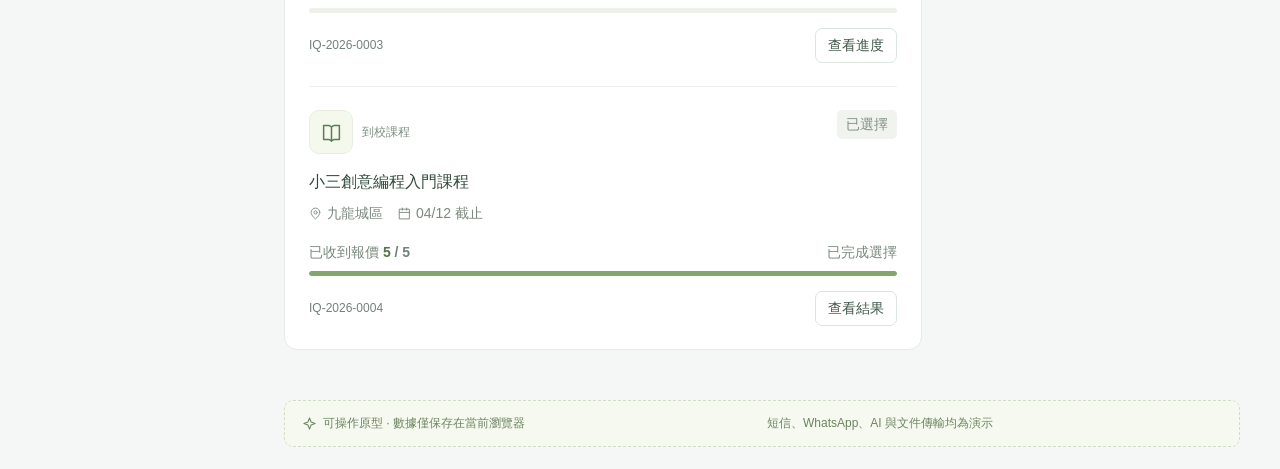
==== commit 4130cfea: "Add WhatsApp notification management and Traditional Chinese interface" ====
--- a/docs/index.html
+++ b/docs/index.html
@@ -1,14 +1,17 @@
 <!doctype html>
-<html lang="zh-CN">
+<html lang="zh-Hant-HK">
 <head>
   <meta charset="UTF-8">
   <meta name="viewport" content="width=device-width, initial-scale=1.0">
   <meta name="theme-color" content="#124d3b">
-  <meta name="description" content="InstiQuote AI 校园采购工作台：发布需求、收集报价、轻松比较。可交互演示原型。">
-  <title>InstiQuote AI · 校园采购工作台</title>
-  <link rel="stylesheet" href="./styles.css">
-  <script defer src="./model.js"></script>
-  <script defer src="./app.js"></script>
+  <meta name="description" content="InstiQuote AI 校園採購工作台：發佈需求、收集報價、輕鬆比較。可交互演示原型。">
+  <title>InstiQuote AI · 校園採購工作台</title>
+  <link rel="stylesheet" href="./styles.css?v=2">
+  <script defer src="./model.js?v=2"></script>
+  <script defer src="./locale.js?v=2"></script>
+  <script defer src="./whatsapp.js?v=2"></script>
+  <script defer src="./whatsapp-ui.js?v=2"></script>
+  <script defer src="./app.js?v=2"></script>
 </head>
 <body>
   <div id="app"></div>
--- a/docs/styles.css
+++ b/docs/styles.css
@@ -544,3 +544,168 @@
   .field > .heading-actions > .input { flex: 1; min-width: 125px; }
 }
 @media (prefers-reduced-motion: reduce) { *, *::before, *::after { animation-duration: .01ms !important; transition-duration: .01ms !important; scroll-behavior: auto !important; } }
+
+/* WhatsApp demonstration workspace. No external messaging service is connected. */
+.wa-intro {
+  display: flex; align-items: center; gap: 18px; padding: 24px 27px; margin-bottom: 24px;
+  background: linear-gradient(115deg, #e8f3e9, #f5f9ed); border: 1px solid #d9e8d9;
+  border-radius: var(--radius); color: var(--pine); min-width: 0;
+}
+.wa-intro > svg, .wa-intro > .wa-intro-icon {
+  flex: 0 0 50px; width: 50px; height: 50px; padding: 12px; border-radius: 13px;
+  background: #fff; color: #268455; box-shadow: 0 3px 12px #124d3b06;
+}
+.wa-intro > div:not(.wa-intro-icon) { min-width: 0; flex: 1; }
+.wa-intro h2, .wa-intro h3 { font-size: 18px; margin: 0 0 5px; font-weight: 650; }
+.wa-intro p { font-size: 14px; color: #607965; margin: 0; line-height: 1.8; }
+.wa-intro > .button { margin-left: auto; flex-shrink: 0; }
+.wa-layout { display: grid; grid-template-columns: minmax(0, 1fr) 330px; gap: 24px; align-items: start; }
+.wa-layout > *, .wa-modal-layout > * { min-width: 0; }
+.wa-preview-panel { position: sticky; top: 24px; }
+.wa-preview-panel .panel-body { padding: 22px; }
+.wa-toolbar {
+  display: flex; flex-wrap: wrap; align-items: center; justify-content: space-between; gap: 14px;
+  padding: 17px 23px; border-bottom: 1px solid var(--line);
+}
+.wa-toolbar .search-box { width: 240px; max-width: 100%; }
+.wa-toolbar .select { width: auto; min-width: 140px; font-size: 14px; }
+.wa-tabs { display: flex; align-items: center; gap: 5px; flex-wrap: wrap; }
+.wa-tabs button {
+  display: inline-flex; justify-content: center; align-items: center; gap: 6px; min-height: 37px;
+  padding: 7px 12px; border: 1px solid transparent; border-radius: 7px;
+  background: transparent; color: #6a7d70; font-size: 14px; font-weight: 550; white-space: nowrap;
+}
+.wa-tabs button:hover { color: var(--pine); background: #f2f7f1; }
+.wa-tabs button.active { color: var(--pine); background: #edf4e9; border-color: #dce8d6; font-weight: 650; }
+.wa-tabs button .badge { padding: 0 5px; font-size: 14px; min-width: 21px; justify-content: center; }
+.wa-message-list { padding: 0 23px; }
+.wa-message-row {
+  display: grid; grid-template-columns: 42px minmax(0, 1fr) auto; gap: 15px; align-items: start;
+  padding: 22px 0; border-bottom: 1px solid var(--line); min-width: 0;
+}
+.wa-message-row:last-child { border-bottom: 0; }
+.wa-message-row > div { min-width: 0; }
+.wa-message-icon {
+  width: 42px; height: 42px; display: inline-flex; align-items: center; justify-content: center;
+  color: #368a5c; background: #edf6ed; border: 1px solid #e0ecdf; border-radius: 11px;
+}
+.wa-message-icon svg { width: 21px; height: 21px; }
+.wa-recipient { color: #284637; font-size: 16px; font-weight: 650; line-height: 1.5; overflow-wrap: anywhere; }
+.wa-recipient .badge { vertical-align: middle; margin-left: 8px; font-size: 14px; font-weight: 500; }
+.wa-message-meta { display: flex; align-items: center; gap: 7px 12px; flex-wrap: wrap; font-size: 14px; color: #839087; margin-top: 4px; }
+.wa-message-meta > span { min-width: 0; overflow-wrap: anywhere; }
+.wa-snippet {
+  font-size: 14px; line-height: 1.8; color: #6a7d71; margin: 9px 0 0; overflow-wrap: anywhere;
+  display: -webkit-box; -webkit-box-orient: vertical; -webkit-line-clamp: 2; overflow: hidden;
+}
+.wa-message-actions { display: flex; flex-wrap: wrap; flex-direction: column; align-items: flex-end; gap: 9px; padding-top: 1px; }
+.wa-message-actions .button { min-height: 32px; padding: 4px 9px; }
+.wa-message-actions > .muted { font-size: 14px; white-space: nowrap; }
+.wa-message-actions > div { display: flex; gap: 5px; flex-wrap: wrap; justify-content: flex-end; }
+.wa-status {
+  display: inline-flex; justify-content: center; align-items: center; gap: 5px; padding: 3px 9px;
+  border: 1px solid transparent; border-radius: 6px; font-size: 14px; line-height: 1.5; white-space: nowrap; font-weight: 550;
+}
+.wa-status svg { width: 15px; height: 15px; }
+.wa-status.queued { background: #fbf4e5; color: #906223; border-color: #f1e6cb; }
+.wa-status.sent { background: #f0f3f1; color: #63776a; border-color: #e5eae6; }
+.wa-status.delivered { background: #eaf5ed; color: #2d7650; border-color: #d8ebdd; }
+.wa-status.read { background: #eaf3f8; color: #356c8a; border-color: #dae8f1; }
+.wa-status.failed { background: #fff0ed; color: #a84a3d; border-color: #f2dcd7; }
+.wa-phone-frame {
+  overflow: hidden; border-radius: 21px; border: 7px solid #fff; outline: 1px solid #dfe7e1;
+  background: #eaf1e7; box-shadow: 0 8px 25px #123d2310; width: 100%; max-width: 330px; margin: 0 auto;
+}
+.wa-phone-header { display: flex; align-items: center; gap: 10px; background: #165d46; color: #fff; padding: 17px 14px; }
+.wa-phone-header > svg { width: 32px; height: 32px; border: 1px solid #ffffff28; border-radius: 50%; padding: 6px; background: #ffffff10; }
+.wa-phone-header strong { font-size: 16px; font-weight: 650; display: block; line-height: 1.4; }
+.wa-phone-header span, .wa-phone-header small { display: block; font-size: 14px; color: #c3ddce; line-height: 1.5; }
+.wa-chat-bg {
+  min-height: 300px; padding: 26px 14px 22px;
+  background-color: #edf2e8;
+  background-image: radial-gradient(#9ab39a27 .8px, transparent .8px);
+  background-size: 17px 17px;
+}
+.wa-chat-bubble {
+  position: relative; background: #fff; border: 1px solid #e3e9df; border-radius: 0 11px 11px;
+  box-shadow: 0 2px 4px #173c2310; padding: 15px 13px 9px; font-size: 14px; line-height: 1.9;
+  color: #304b3c; overflow-wrap: anywhere; white-space: pre-wrap;
+}
+.wa-chat-bubble::before { content: ""; position: absolute; left: -6px; top: -1px; border-style: solid; border-width: 0 7px 8px 0; border-color: transparent #fff transparent transparent; }
+.wa-chat-bubble p { margin: 0; }
+.wa-chat-time { display: flex; justify-content: flex-end; align-items: center; gap: 5px; color: #8b9a8d; font-size: 14px; line-height: 1.4; margin: 10px 0 0; white-space: normal; }
+.wa-chat-time svg { width: 17px; height: 17px; color: #5b9cbc; }
+.wa-preview-note { font-size: 14px; line-height: 1.8; color: #7d8e80; margin: 17px 0 0; }
+.wa-preview-note > svg { width: 16px; height: 16px; margin-right: 5px; vertical-align: -3px; color: #779c65; }
+.wa-template-grid { display: grid; grid-template-columns: repeat(2, minmax(0, 1fr)); gap: 18px; }
+.wa-template-card { border: 1px solid var(--line); border-radius: 12px; background: #fff; padding: 22px; min-width: 0; display: flex; flex-direction: column; align-items: stretch; }
+.wa-template-card > header, .wa-template-card .wa-template-heading { display: flex; justify-content: space-between; align-items: flex-start; gap: 12px; }
+.wa-template-card h3 { font-size: 16px; line-height: 1.6; margin: 0 0 6px; font-weight: 650; color: #2f4c3a; }
+.wa-template-card .badge { font-size: 14px; flex-shrink: 0; }
+.wa-template-card .button { align-self: flex-start; margin-top: auto; }
+.wa-template-description { font-size: 14px; color: #809083; line-height: 1.8; margin: 0 0 14px; }
+.wa-template-snippet { background: #f6f8f3; color: #657b67; border: 1px solid #eaf0e4; border-radius: 8px; padding: 12px 14px; font-size: 14px; line-height: 1.9; margin-bottom: 17px; white-space: pre-wrap; overflow-wrap: anywhere; }
+.wa-settings-row { display: flex; align-items: center; justify-content: space-between; gap: 20px; padding: 17px 0; border-bottom: 1px solid var(--line); font-size: 14px; }
+.wa-settings-row:first-child { padding-top: 0; }
+.wa-settings-row:last-child { border-bottom: 0; padding-bottom: 0; }
+.wa-settings-row strong { display: block; color: #3d5947; font-weight: 650; }
+.wa-settings-row p { color: #809083; font-size: 14px; margin: 4px 0 0; line-height: 1.8; }
+.wa-settings-row > .badge { flex-shrink: 0; font-size: 14px; }
+.wa-modal-layout { display: grid; grid-template-columns: minmax(0, 1fr) 290px; align-items: start; gap: 25px; }
+.modal:has(.wa-modal-layout) { max-width: 850px; width: min(850px, 100%); }
+.wa-modal-layout .wa-phone-frame { border-width: 5px; }
+.wa-modal-layout .wa-chat-bg { min-height: 250px; }
+.wa-detail-meta { display: grid; grid-template-columns: repeat(2, minmax(0, 1fr)); gap: 17px; padding: 19px 0; font-size: 14px; }
+.wa-detail-meta > div { min-width: 0; overflow-wrap: anywhere; }
+.wa-detail-meta span, .wa-detail-meta dt { display: block; color: #829087; font-size: 14px; margin-bottom: 4px; }
+.wa-detail-meta strong, .wa-detail-meta dd { color: #355440; font-size: 14px; margin: 0; font-weight: 600; }
+
+@media (max-width: 1250px) {
+  .wa-layout { grid-template-columns: minmax(0, 1fr) 290px; gap: 18px; }
+  .wa-message-list { padding: 0 19px; }
+  .wa-message-row { gap: 11px; grid-template-columns: 36px minmax(0, 1fr) auto; }
+  .wa-message-icon { width: 36px; height: 36px; border-radius: 9px; }
+  .wa-preview-panel .panel-body { padding: 19px; }
+}
+@media (max-width: 1100px) {
+  .wa-layout { grid-template-columns: minmax(0, 1fr); }
+  .wa-preview-panel { position: static; }
+  .wa-preview-panel .panel-body { display: grid; grid-template-columns: 290px minmax(0, 1fr); align-items: start; gap: 24px; }
+  .wa-preview-panel .wa-preview-note { margin-top: 0; }
+  .wa-intro { padding: 22px; }
+}
+@media (max-width: 650px) {
+  .wa-intro { padding: 20px; gap: 13px; flex-wrap: wrap; margin-bottom: 20px; border-radius: 12px; }
+  .wa-intro > svg, .wa-intro > .wa-intro-icon { width: 42px; height: 42px; flex-basis: 42px; padding: 10px; border-radius: 10px; }
+  .wa-intro h2, .wa-intro h3 { font-size: 16px; }
+  .wa-intro p { font-size: 14px; }
+  .wa-intro > div:not(.wa-intro-icon) { flex-basis: calc(100% - 55px); }
+  .wa-intro > .button { width: 100%; margin-left: 0; }
+  .wa-layout { gap: 18px; }
+  .wa-toolbar { padding: 14px 18px; gap: 12px; align-items: stretch; }
+  .wa-toolbar > *, .wa-toolbar .search-box, .wa-toolbar .select { width: 100%; max-width: 100%; }
+  .wa-tabs { gap: 4px; }
+  .wa-tabs button { padding: 6px 9px; font-size: 14px; min-height: 36px; }
+  .wa-message-list { padding: 0 18px; }
+  .wa-message-row { grid-template-columns: 36px minmax(0, 1fr); gap: 10px 12px; padding: 21px 0; }
+  .wa-message-row > .wa-status, .wa-message-row > time, .wa-message-row > .wa-message-actions { grid-column: 2; }
+  .wa-message-actions { flex-direction: row; align-items: center; justify-content: flex-start; gap: 9px; padding-top: 3px; }
+  .wa-message-actions > div { justify-content: flex-start; }
+  .wa-message-actions .button { min-height: 35px; padding: 5px 10px; }
+  .wa-recipient { font-size: 16px; }
+  .wa-message-meta { gap: 4px 9px; }
+  .wa-snippet { -webkit-line-clamp: 3; }
+  .wa-preview-panel .panel-body { display: block; padding: 21px; }
+  .wa-preview-panel .wa-preview-note { margin-top: 17px; }
+  .wa-phone-frame { max-width: 330px; }
+  .wa-template-grid { grid-template-columns: minmax(0, 1fr); gap: 15px; }
+  .wa-template-card { padding: 19px; }
+  .wa-template-card > header, .wa-template-card .wa-template-heading { gap: 8px; flex-wrap: wrap; }
+  .wa-template-card .badge { margin-bottom: 8px; }
+  .wa-template-snippet { padding: 12px; }
+  .wa-settings-row { gap: 12px; align-items: flex-start; }
+  .wa-modal-layout { grid-template-columns: minmax(0, 1fr); gap: 22px; }
+  .wa-modal-layout .wa-phone-frame { max-width: 290px; }
+  .wa-detail-meta { gap: 15px 12px; }
+}
+.wa-chat-bubble, .wa-snippet, .wa-template-snippet, .wa-intro p { font-size: 16px; }
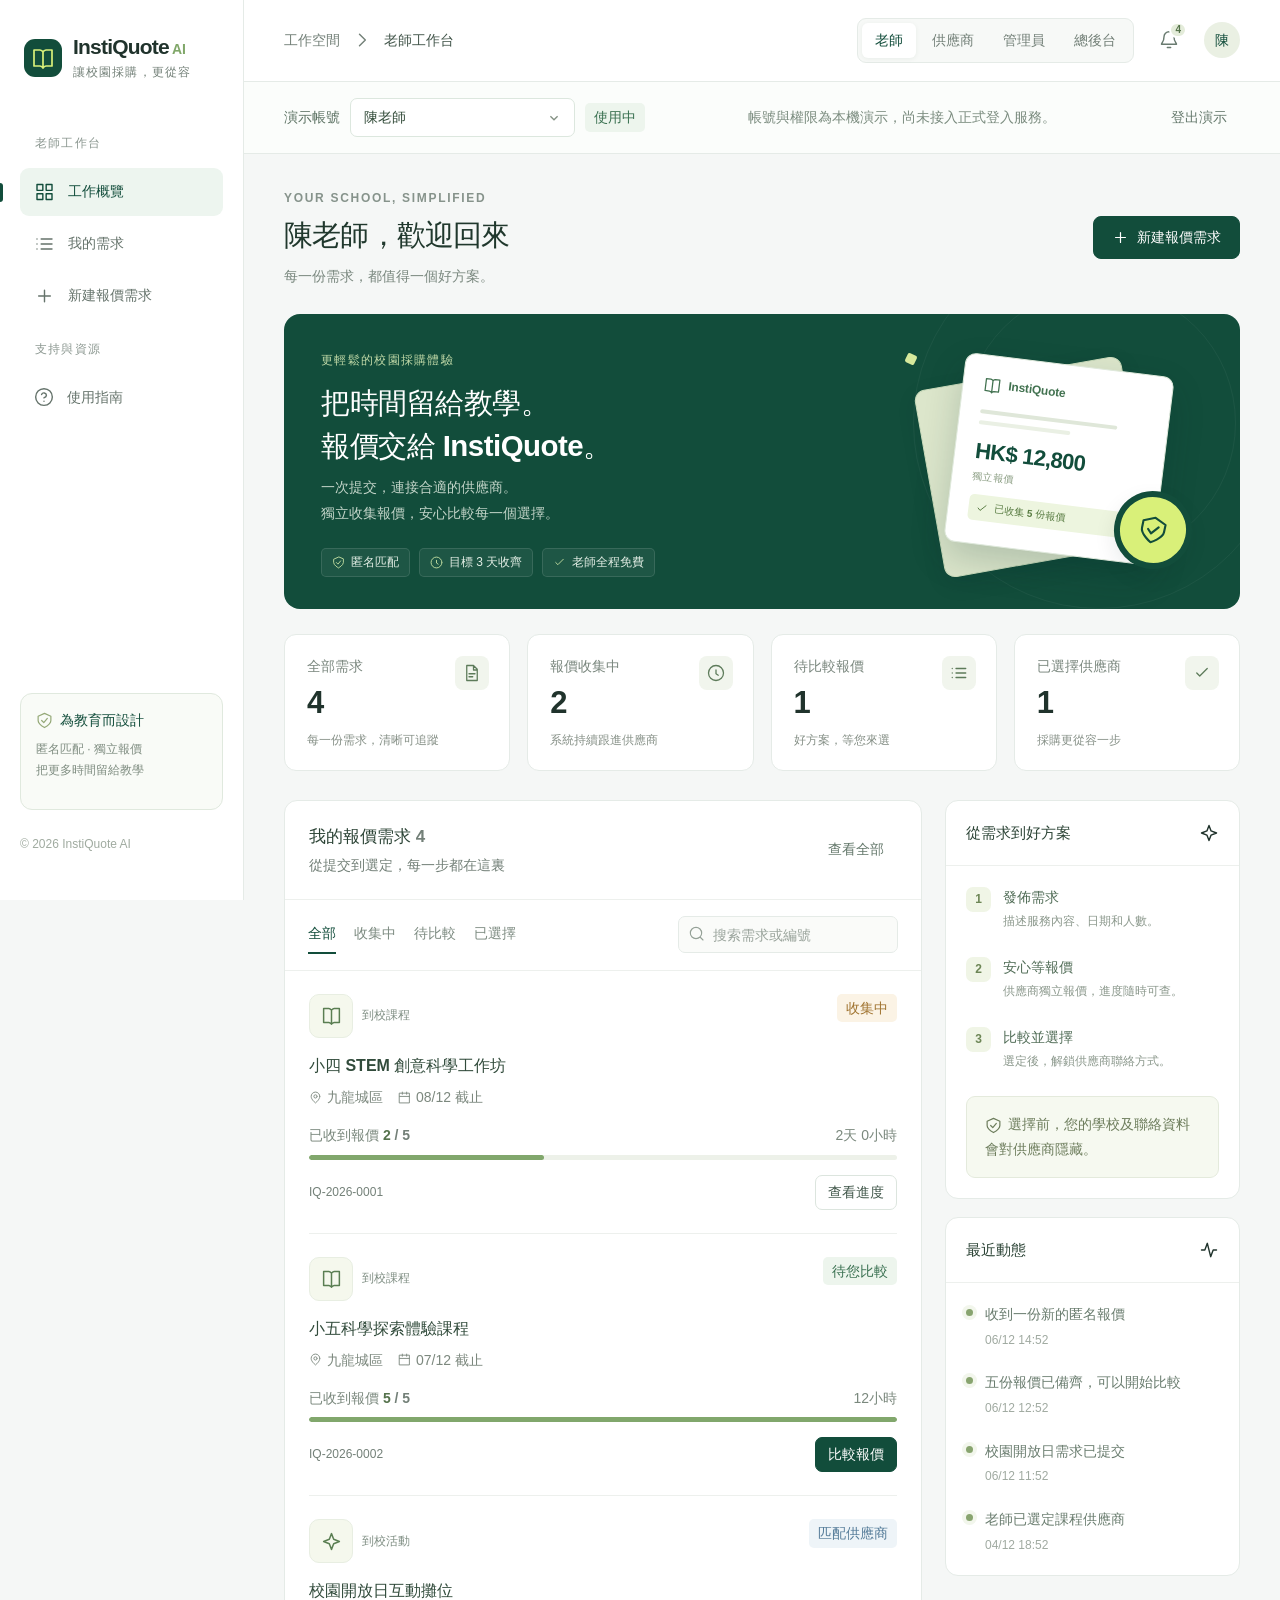
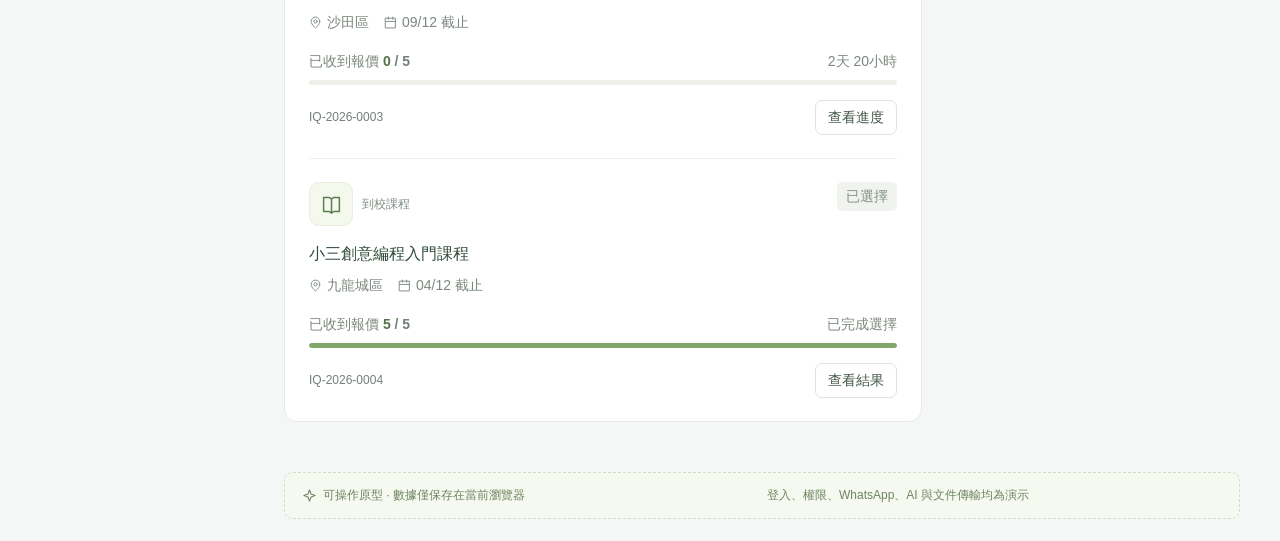
==== commit efde6024: "Separate owner and admin workspaces with teacher, supplier and role management" ====
--- a/docs/index.html
+++ b/docs/index.html
@@ -6,12 +6,14 @@
   <meta name="theme-color" content="#124d3b">
   <meta name="description" content="InstiQuote AI 校園採購工作台：發佈需求、收集報價、輕鬆比較。可交互演示原型。">
   <title>InstiQuote AI · 校園採購工作台</title>
-  <link rel="stylesheet" href="./styles.css?v=2">
-  <script defer src="./model.js?v=2"></script>
-  <script defer src="./locale.js?v=2"></script>
-  <script defer src="./whatsapp.js?v=2"></script>
-  <script defer src="./whatsapp-ui.js?v=2"></script>
-  <script defer src="./app.js?v=2"></script>
+  <link rel="stylesheet" href="./styles.css?v=3">
+  <script defer src="./model.js?v=3"></script>
+  <script defer src="./locale.js?v=3"></script>
+  <script defer src="./whatsapp.js?v=3"></script>
+  <script defer src="./whatsapp-ui.js?v=3"></script>
+  <script defer src="./access.js?v=3"></script>
+  <script defer src="./access-ui.js?v=3"></script>
+  <script defer src="./app.js?v=3"></script>
 </head>
 <body>
   <div id="app"></div>
--- a/docs/styles.css
+++ b/docs/styles.css
@@ -709,3 +709,184 @@
   .wa-detail-meta { gap: 15px 12px; }
 }
 .wa-chat-bubble, .wa-snippet, .wa-template-snippet, .wa-intro p { font-size: 16px; }
+
+/* Account sessions, staff roles and the owner administration workspace. */
+.session-bar {
+  display: flex; align-items: center; justify-content: space-between; gap: 14px 24px;
+  padding: 15px 40px; min-height: 72px; background: #fbfdfb;
+  border-bottom: 1px solid var(--line); color: #45614f; font-size: 14px;
+}
+.session-identity { display: flex; align-items: center; gap: 10px; min-width: 0; flex-wrap: wrap; }
+.session-identity > svg { color: #73936b; width: 19px; height: 19px; }
+.session-bar label, .session-bar .field-label { margin: 0; font-size: 14px; font-weight: 600; color: #5b7162; }
+.session-bar .select, .session-bar select {
+  width: 225px; max-width: 100%; min-height: 39px; padding-top: 7px; padding-bottom: 7px;
+  background-color: #fff; font-size: 14px; border-color: #dce7de;
+}
+.session-caption { margin: 0; color: #7b8c7f; font-size: 14px; line-height: 1.7; }
+.session-caption svg { width: 16px; height: 16px; margin-right: 5px; color: #7f9b70; }
+.access-session-note {
+  display: flex; align-items: flex-start; gap: 9px; padding: 13px 16px; margin: 0 0 22px;
+  border: 1px solid #e1e9d8; border-radius: 9px; background: #f4f8ef;
+  color: #6a7f64; font-size: 14px; line-height: 1.8;
+}
+.access-session-note > svg { width: 18px; height: 18px; margin-top: 3px; flex-shrink: 0; }
+.access-session-note p { margin: 0; }
+.access-toolbar {
+  display: flex; justify-content: space-between; align-items: center; gap: 16px;
+  flex-wrap: wrap; padding: 19px 24px; border-bottom: 1px solid var(--line);
+}
+.access-filters { display: flex; align-items: center; flex-wrap: wrap; gap: 10px 13px; min-width: 0; }
+.access-filters .select, .access-toolbar > .select { width: auto; min-width: 140px; max-width: 240px; min-height: 39px; font-size: 14px; }
+.access-toolbar .search-box { width: 260px; max-width: 100%; }
+.access-toolbar .search-box input { min-width: 0; width: 100%; font-size: 14px; }
+.account-type-tabs { display: flex; align-items: center; flex-wrap: wrap; gap: 6px; }
+.account-type-tabs button {
+  display: inline-flex; align-items: center; gap: 7px; padding: 7px 12px; min-height: 38px;
+  color: #6f8174; border: 1px solid transparent; background: transparent;
+  border-radius: 7px; font-size: 14px; font-weight: 550;
+}
+.account-type-tabs button:hover { color: var(--pine); background: #f3f7f0; }
+.account-type-tabs button.active { color: var(--pine); background: #edf5e8; border-color: #dce8d4; font-weight: 650; }
+.account-type-tabs .badge { padding: 1px 6px; min-width: 22px; font-size: 14px; background: #fff; }
+.account-cell { display: flex; align-items: center; gap: 12px; min-width: 195px; }
+.account-cell > div { min-width: 0; }
+.account-cell strong { display: block; color: #2b4837; font-size: 14px; font-weight: 650; }
+.account-avatar {
+  display: inline-flex; align-items: center; justify-content: center; width: 39px; height: 39px;
+  border-radius: 11px; background: #edf4e9; color: #52794a; font-size: 16px; font-weight: 650; flex-shrink: 0;
+}
+.account-avatar.supplier { color: #46778b; background: #edf5f7; }
+.account-avatar.admin, .account-avatar.superadmin { color: #80603f; background: #f6f0e6; }
+.account-avatar svg { width: 20px; height: 20px; }
+.account-meta { display: block; color: #839087; font-size: 14px; line-height: 1.7; margin-top: 3px; overflow-wrap: anywhere; }
+.account-meta p { margin: 0; }
+.account-cell + .account-meta { margin-top: 7px; }
+.role-summary {
+  display: flex; align-items: flex-start; justify-content: space-between; gap: 18px;
+  background: #f5f8f2; border: 1px solid #e4eddf; border-radius: 10px; padding: 20px 22px; margin-bottom: 24px;
+}
+.role-summary h3 { color: #34553d; font-size: 18px; margin: 0 0 5px; }
+.role-summary p { font-size: 14px; color: #7d8e7e; line-height: 1.8; margin: 0; }
+.role-summary .select { width: 220px; max-width: 100%; background-color: #fff; }
+.permission-count {
+  display: inline-flex; align-items: center; justify-content: center; min-width: 30px;
+  background: #e9f1e3; color: #60834e; border-radius: 6px; padding: 3px 8px; font-size: 14px; white-space: nowrap;
+}
+.permission-groups { display: grid; grid-template-columns: repeat(2, minmax(0, 1fr)); gap: 20px; }
+.permission-group { border: 1px solid var(--line); border-radius: 12px; overflow: hidden; background: #fff; min-width: 0; }
+.permission-group > h3, .permission-group > h4, .permission-group > legend,
+.permission-group > header {
+  padding: 16px 19px; margin: 0; background: #f8faf6; border-bottom: 1px solid var(--line);
+  color: #466447; font-size: 16px; font-weight: 650; line-height: 1.6;
+}
+fieldset.permission-group { padding: 0; margin: 0; }
+.permission-group > legend { width: 100%; float: left; }
+.permission-group > legend + * { clear: both; }
+.permission-option {
+  display: grid; grid-template-columns: 20px minmax(0, 1fr); gap: 10px;
+  align-items: start; padding: 17px 19px; margin: 0; cursor: pointer; line-height: 1.7;
+  border-bottom: 1px solid #edf1eb; color: #4e6954; font-size: 16px;
+}
+.permission-option:last-child { border-bottom: 0; }
+.permission-option:hover { background: #fbfdf9; }
+.permission-option input[type="checkbox"] {
+  width: 17px; height: 17px; margin: 5px 0 0; accent-color: var(--pine); cursor: pointer;
+}
+.permission-option input:disabled { cursor: not-allowed; }
+.permission-option:has(input:disabled) { cursor: default; }
+.permission-option strong { font-size: 16px; font-weight: 550; display: block; }
+.permission-option span, .permission-option small, .permission-option .muted {
+  display: block; color: #86938a; font-size: 14px; line-height: 1.7;
+}
+.permission-option label { cursor: inherit; min-width: 0; }
+.permission-option code { font-size: 14px; color: #8c9a8e; overflow-wrap: anywhere; }
+.access-overview { display: grid; grid-template-columns: repeat(2, minmax(0, 1fr)); gap: 23px; margin-bottom: 24px; }
+.access-overview > .panel { margin: 0; min-width: 0; }
+.access-quicklinks { display: grid; grid-template-columns: repeat(2, minmax(0, 1fr)); gap: 15px; }
+.access-quicklinks > button, .access-quicklinks > a, .access-quicklinks > .panel, .access-quicklinks > div {
+  min-width: 0; border: 1px solid #e1e9dd; background: #fbfdf8; border-radius: 11px;
+  color: #365a3c; padding: 23px; text-align: left; transition: background .16s, border-color .16s;
+}
+.access-quicklinks > button, .access-quicklinks > a { cursor: pointer; display: block; white-space: normal; }
+.access-quicklinks > button:hover, .access-quicklinks > a:hover { background: #f2f7ec; border-color: #c7d9bd; }
+.access-quicklinks > * > svg { color: #72965f; width: 23px; height: 23px; margin-bottom: 12px; }
+.access-quicklinks strong, .access-quicklinks h3 { display: block; font-size: 16px; line-height: 1.7; font-weight: 650; margin: 0 0 5px; }
+.access-quicklinks p, .access-quicklinks .muted { display: block; font-size: 14px; line-height: 1.8; color: #81917d; margin: 0; }
+.access-audit-item { display: flex; align-items: flex-start; gap: 13px; padding: 21px 0; border-bottom: 1px solid var(--line); }
+.access-audit-item:last-child { border-bottom: 0; }
+.access-audit-item > svg { color: #81a070; margin-top: 3px; width: 20px; height: 20px; flex-shrink: 0; }
+.access-audit-item > div { min-width: 0; flex: 1; }
+.access-audit-item strong { display: block; font-size: 16px; font-weight: 550; color: #36533c; line-height: 1.7; }
+.access-audit-item p, .access-audit-item time, .access-audit-item .muted { color: #849286; font-size: 14px; line-height: 1.8; margin: 4px 0 0; overflow-wrap: anywhere; }
+.access-denied {
+  padding: 55px 30px; border: 1px solid #e3eade; background: #fff; border-radius: 14px;
+  text-align: center; max-width: 760px; margin: 30px auto; color: #71836e;
+}
+.access-denied > svg { width: 45px; height: 45px; color: #8baa74; margin-bottom: 15px; }
+.access-denied h2 { font-size: 23px; color: #395640; margin-bottom: 11px; }
+.access-denied p { font-size: 16px; line-height: 1.9; max-width: 500px; margin: 0 auto 22px; }
+.modal:has(#access-account-form) { width: min(720px, 100%); max-width: 720px; }
+#access-account-form .notice { margin-bottom: 21px; }
+#access-account-form .form-actions { margin-top: 22px; padding: 20px 0 0; }
+#access-account-form .field-help { font-size: 14px; }
+
+@media (max-width: 1250px) {
+  .session-bar { padding-left: 28px; padding-right: 28px; gap: 12px 18px; flex-wrap: wrap; }
+  .session-caption { flex: 1; min-width: 180px; text-align: right; }
+  .access-toolbar .search-box { width: 220px; }
+}
+@media (max-width: 1050px) {
+  .access-overview { grid-template-columns: minmax(0, 1fr); gap: 18px; }
+  .permission-groups { gap: 15px; }
+  .access-quicklinks > button, .access-quicklinks > a, .access-quicklinks > div { padding: 19px; }
+  .session-caption { flex-basis: 100%; text-align: left; }
+}
+@media (max-width: 900px) {
+  .sidebar nav { max-width: 100%; overflow-x: auto; overscroll-behavior-x: contain; scrollbar-width: thin; padding-bottom: 3px; }
+  .sidebar nav .nav-item { flex: 0 0 auto; }
+  .topbar .role-switch { min-width: 0; }
+  .session-bar { padding: 14px 23px; }
+}
+@media (max-width: 650px) {
+  .topbar .breadcrumb { display: none; }
+  .topbar { justify-content: flex-end; }
+  .topbar-actions { width: 100%; justify-content: space-between; min-width: 0; gap: 8px; }
+  .topbar .role-switch { flex: 1; max-width: 315px; display: flex; overflow-x: auto; }
+  .topbar .role-switch button { flex: 1; padding-left: 9px; padding-right: 9px; font-size: 14px; }
+  .topbar .icon-button { flex: 0 0 29px; }
+  .sidebar nav { width: calc(100% + 8px); max-width: calc(100% + 8px); }
+  .session-bar { padding: 14px 16px; gap: 9px; min-height: 0; }
+  .session-identity { width: 100%; gap: 9px; align-items: center; }
+  .session-identity .select, .session-identity select { flex: 1; width: auto; min-width: 170px; max-width: none; }
+  .session-bar > .select, .session-bar > select { width: 100%; }
+  .session-caption { font-size: 14px; flex-basis: 100%; min-width: 0; text-align: left; }
+  .access-session-note { margin-bottom: 18px; padding: 12px 14px; font-size: 14px; }
+  .access-toolbar { padding: 16px 18px; gap: 13px; align-items: stretch; }
+  .access-filters { width: 100%; gap: 10px; }
+  .access-filters .select { flex: 1; min-width: 120px; max-width: 100%; }
+  .access-toolbar .search-box { width: 100%; }
+  .account-type-tabs { width: 100%; gap: 3px; }
+  .account-type-tabs button { padding: 6px 9px; font-size: 14px; gap: 5px; }
+  .account-cell { gap: 10px; min-width: 180px; }
+  .account-avatar { width: 35px; height: 35px; border-radius: 9px; }
+  .account-meta { font-size: 14px; }
+  .role-summary { padding: 18px; flex-wrap: wrap; gap: 13px; margin-bottom: 18px; }
+  .role-summary .select { width: 100%; }
+  .permission-groups { grid-template-columns: minmax(0, 1fr); gap: 16px; }
+  .permission-group > h3, .permission-group > h4, .permission-group > legend, .permission-group > header { padding: 15px 17px; }
+  .permission-option { padding: 15px 17px; gap: 9px; font-size: 16px; }
+  .access-overview { gap: 17px; margin-bottom: 19px; }
+  .access-quicklinks { gap: 10px; }
+  .access-quicklinks > button, .access-quicklinks > a, .access-quicklinks > div { padding: 17px 14px; }
+  .access-quicklinks p, .access-quicklinks .muted { font-size: 14px; }
+  .access-audit-item { padding: 18px 0; gap: 11px; }
+  .access-denied { padding: 36px 22px; margin: 18px 0; border-radius: 11px; }
+  .access-denied h2 { font-size: 21px; }
+  #access-account-form .form-actions { padding-top: 17px; }
+}
+@media (max-width: 360px) {
+  .topbar .role-switch button { padding-left: 6px; padding-right: 6px; }
+  .session-identity .select, .session-identity select { flex-basis: 100%; width: 100%; }
+  .access-quicklinks { grid-template-columns: minmax(0, 1fr); }
+}
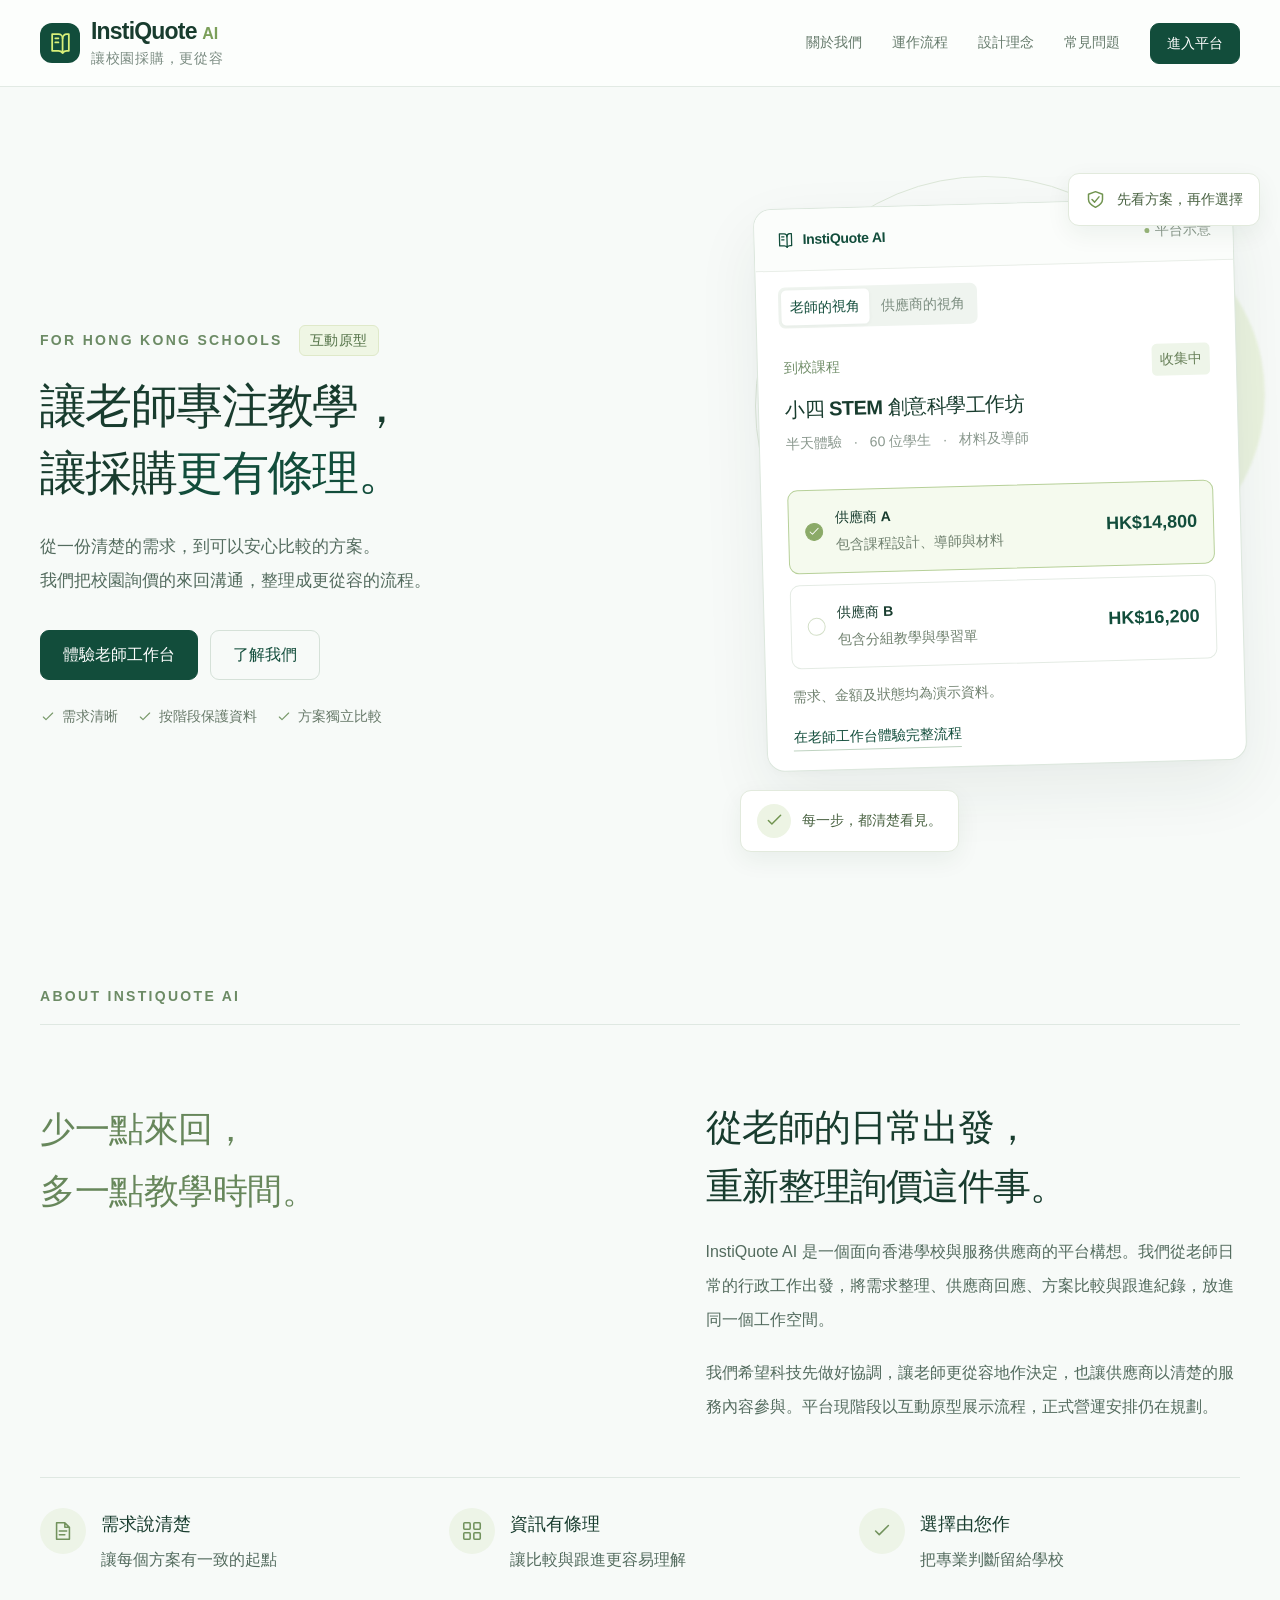
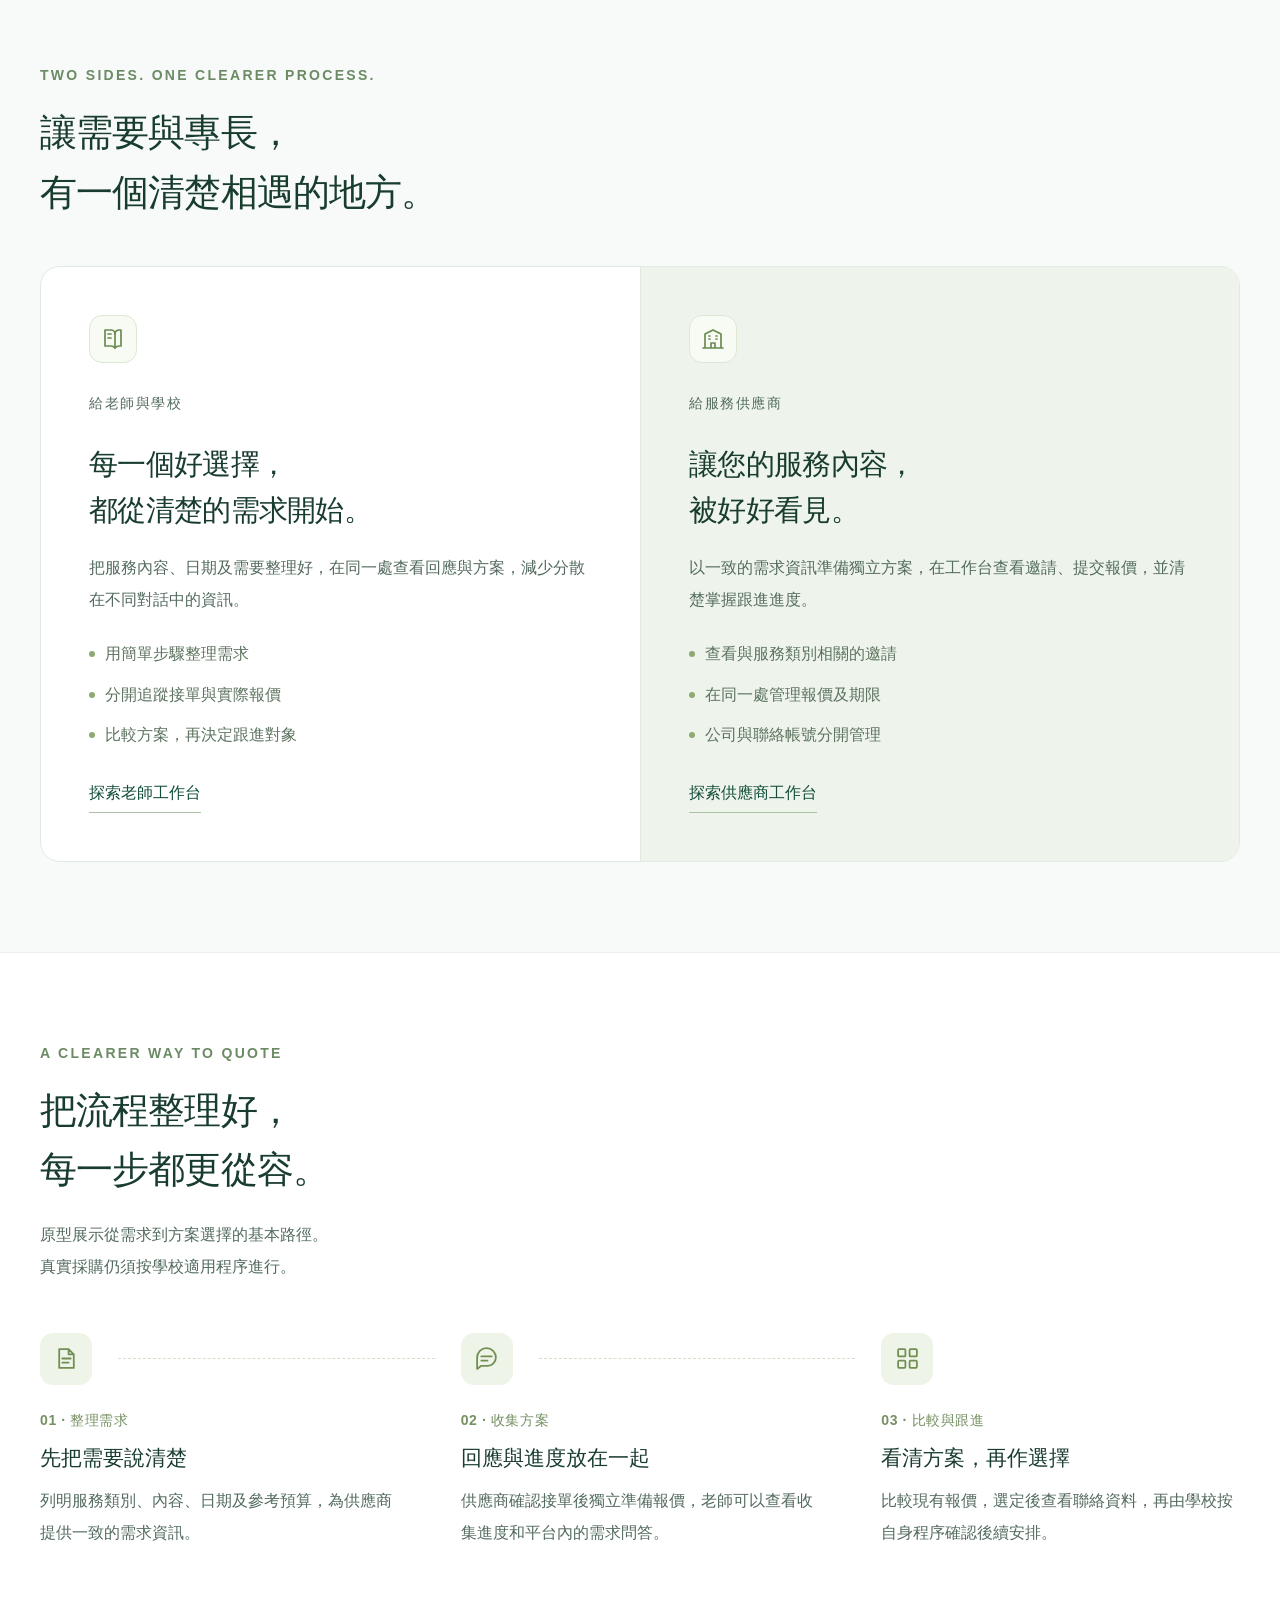
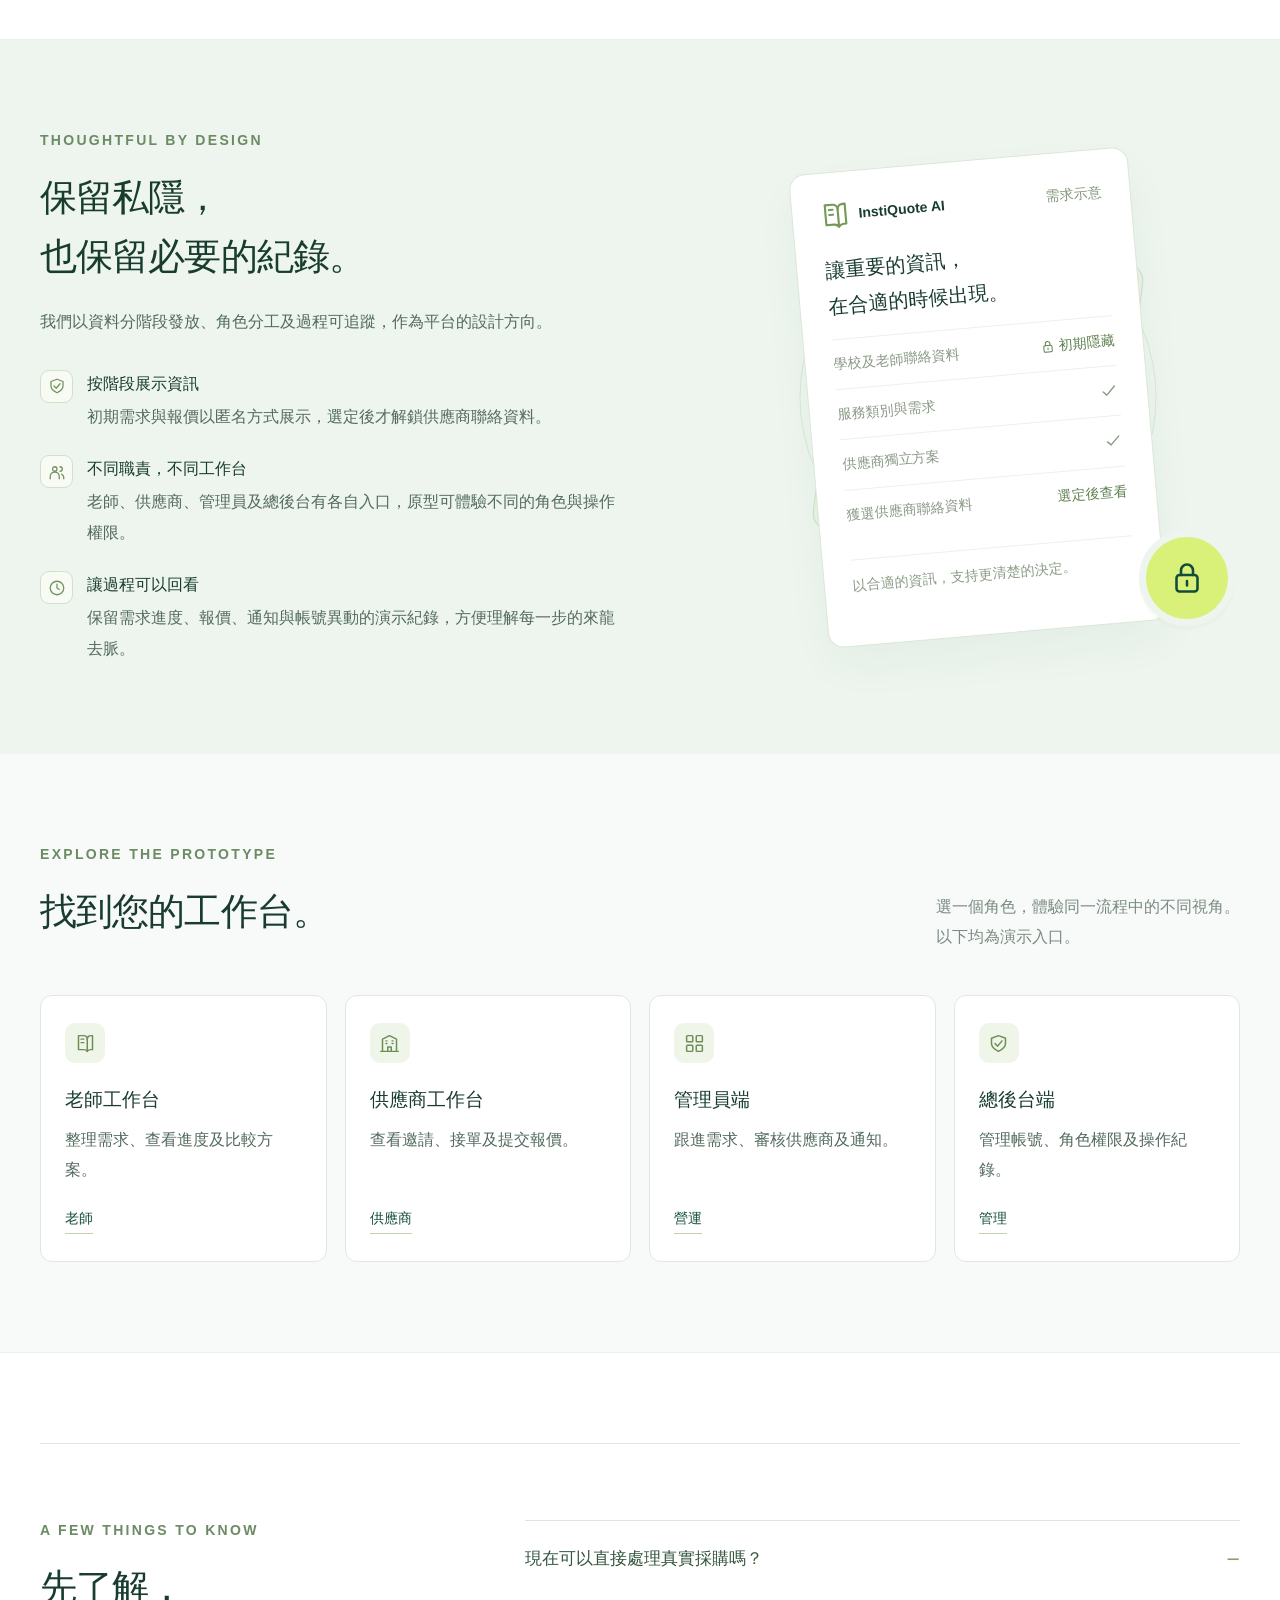
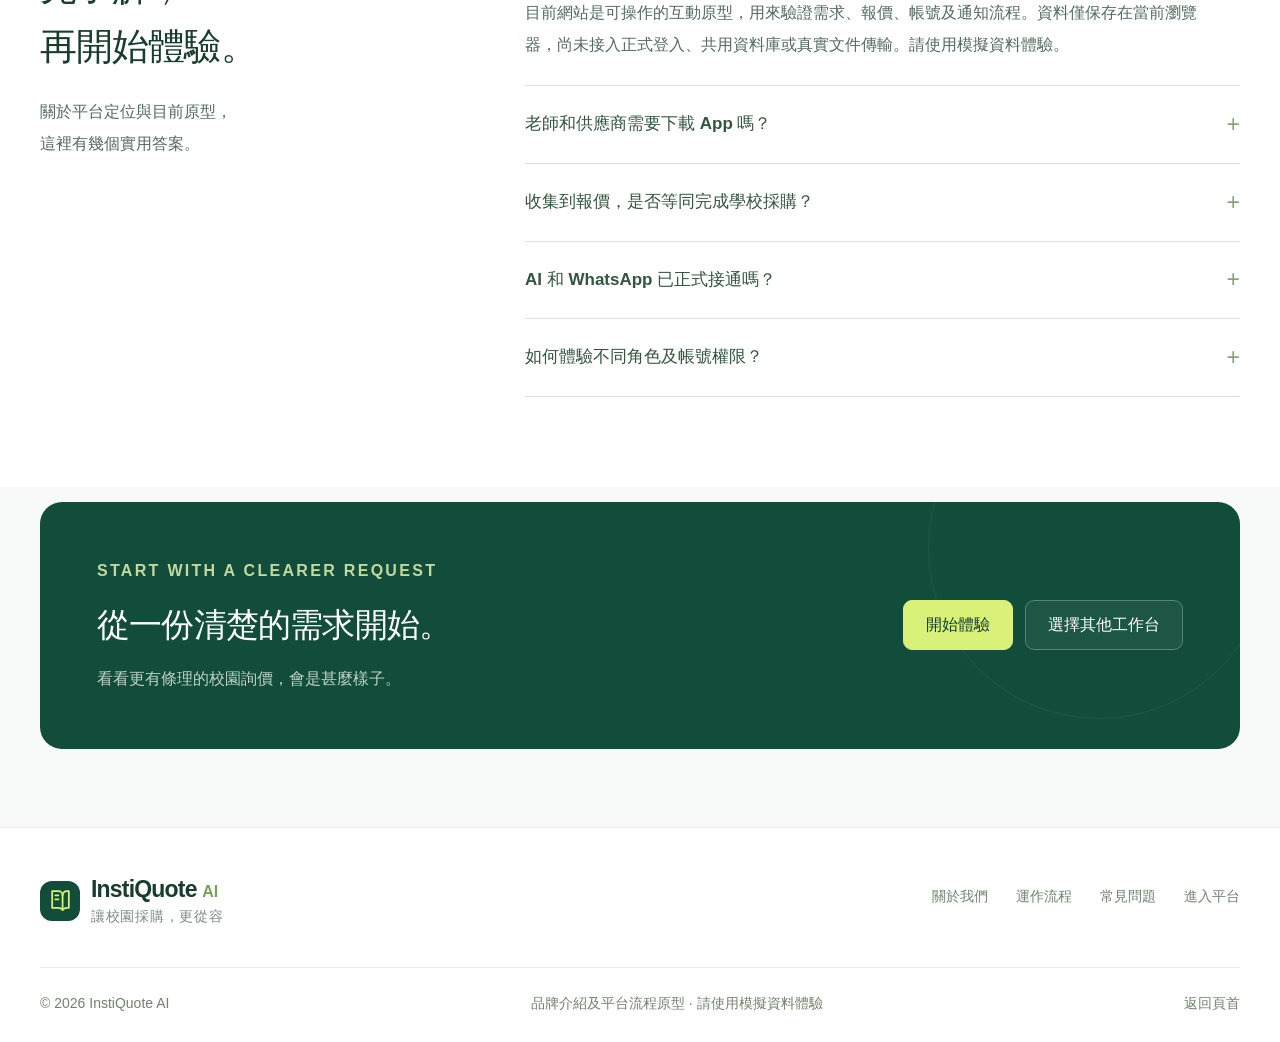
==== commit a2a1de61: "Add Traditional Chinese company homepage and four workspace entrances" ====
--- a/docs/index.html
+++ b/docs/index.html
@@ -4,20 +4,165 @@
   <meta charset="UTF-8">
   <meta name="viewport" content="width=device-width, initial-scale=1.0">
   <meta name="theme-color" content="#124d3b">
-  <meta name="description" content="InstiQuote AI 校園採購工作台：發佈需求、收集報價、輕鬆比較。可交互演示原型。">
-  <title>InstiQuote AI · 校園採購工作台</title>
-  <link rel="stylesheet" href="./styles.css?v=3">
-  <script defer src="./model.js?v=3"></script>
-  <script defer src="./locale.js?v=3"></script>
-  <script defer src="./whatsapp.js?v=3"></script>
-  <script defer src="./whatsapp-ui.js?v=3"></script>
-  <script defer src="./access.js?v=3"></script>
-  <script defer src="./access-ui.js?v=3"></script>
-  <script defer src="./app.js?v=3"></script>
+  <meta name="description" content="認識 InstiQuote AI：為香港校園而設計的詢價配對平台，讓需求、獨立報價與跟進流程更有條理。探索公司理念及四種角色的互動原型。">
+  <meta property="og:type" content="website">
+  <meta property="og:locale" content="zh_HK">
+  <meta property="og:title" content="InstiQuote AI · 讓校園採購，更從容">
+  <meta property="og:description" content="從老師的日常出發，整理需求、報價與跟進流程。了解平台理念，並體驗校園詢價配對的互動原型。">
+  <title>InstiQuote AI · 讓校園採購，更從容</title>
+  <link rel="stylesheet" href="./home.css?v=4">
+  <script defer src="./home.js?v=4"></script>
 </head>
 <body>
-  <div id="app"></div>
-  <div id="modal-root"></div>
-  <div id="toast" class="toast" role="status" aria-live="polite"></div>
+  <a class="skip-link" href="#main">跳至主要內容</a>
+  <svg class="icon-definitions" xmlns="http://www.w3.org/2000/svg" aria-hidden="true" width="0" height="0">
+    <defs>
+      <symbol id="i-book" viewBox="0 0 24 24"><path d="M4 3h6a4 4 0 0 1 4 4v14a5 5 0 0 0-4-2H4z"/><path d="M14 7a4 4 0 0 1 4-4h2v16h-2a5 5 0 0 0-4 2"/><path d="M7 7h3M7 11h3"/></symbol>
+      <symbol id="i-check" viewBox="0 0 24 24"><path d="m5 12 4 4L19 6"/></symbol>
+      <symbol id="i-shield" viewBox="0 0 24 24"><path d="m12 3 8 3v6c0 5-8 9-8 9s-8-4-8-9V6z"/><path d="m8 12 3 3 5-6"/></symbol>
+      <symbol id="i-file" viewBox="0 0 24 24"><path d="M14 3H5v18h14V8zM14 3v5h5M8 12h8M8 16h6"/></symbol>
+      <symbol id="i-people" viewBox="0 0 24 24"><circle cx="9" cy="8" r="3"/><path d="M3 21v-3a6 6 0 0 1 12 0v3M16 5a3 3 0 0 1 0 6M18 15a5 5 0 0 1 3 5v1"/></symbol>
+      <symbol id="i-building" viewBox="0 0 24 24"><path d="M4 21V7l8-4 8 4v14M2 21h20M10 21v-5h4v5M8 9h1M15 9h1M8 12h1M15 12h1"/></symbol>
+      <symbol id="i-clock" viewBox="0 0 24 24"><circle cx="12" cy="12" r="9"/><path d="M12 7v5l3 2"/></symbol>
+      <symbol id="i-grid" viewBox="0 0 24 24"><rect x="3" y="3" width="7" height="7" rx="1"/><rect x="14" y="3" width="7" height="7" rx="1"/><rect x="3" y="14" width="7" height="7" rx="1"/><rect x="14" y="14" width="7" height="7" rx="1"/></symbol>
+      <symbol id="i-message" viewBox="0 0 24 24"><path d="M21 11a8 8 0 0 1-8 8H7l-4 3V11a9 9 0 0 1 18 0Z"/><path d="M7 10h10M7 14h6"/></symbol>
+      <symbol id="i-lock" viewBox="0 0 24 24"><rect x="5" y="10" width="14" height="11" rx="2"/><path d="M8 10V7a4 4 0 0 1 8 0v3M12 14v3"/></symbol>
+      <symbol id="i-spark" viewBox="0 0 24 24"><path d="m12 3 2.5 6.5L21 12l-6.5 2.5L12 21l-2.5-6.5L3 12l6.5-2.5z"/></symbol>
+      <symbol id="i-menu" viewBox="0 0 24 24"><path d="M4 7h16M4 12h16M4 17h16"/></symbol>
+    </defs>
+  </svg>
+
+  <header class="site-header">
+    <div class="site-header-inner container">
+      <a class="site-brand" href="./index.html" aria-label="InstiQuote AI 官網首頁">
+        <span class="site-brand-mark"><svg aria-hidden="true"><use href="#i-book"/></svg></span>
+        <span><span class="site-brand-name">InstiQuote <span>AI</span></span><span class="site-brand-tag">讓校園採購，更從容</span></span>
+      </a>
+      <button class="nav-toggle" type="button" aria-label="開啟導覽選單" aria-expanded="false" aria-controls="site-nav"><svg aria-hidden="true"><use href="#i-menu"/></svg></button>
+      <nav class="site-nav" id="site-nav" aria-label="主要導覽">
+        <a href="#about">關於我們</a>
+        <a href="#flow">運作流程</a>
+        <a href="#features">設計理念</a>
+        <a href="#faq">常見問題</a>
+        <a class="button primary small" href="./workspace.html">進入平台</a>
+      </nav>
+    </div>
+  </header>
+
+  <main id="main">
+    <section class="hero container" aria-labelledby="hero-title">
+      <div class="hero-copy">
+        <div class="eyebrow">FOR HONG KONG SCHOOLS <span class="prototype-badge">互動原型</span></div>
+        <h1 class="hero-title" id="hero-title">讓老師專注教學，<br>讓採購<span>更有條理。</span></h1>
+        <p class="hero-description">從一份清楚的需求，到可以安心比較的方案。<br class="desktop-break">我們把校園詢價的來回溝通，整理成更從容的流程。</p>
+        <div class="hero-actions">
+          <a class="button primary" href="./workspace.html?role=teacher">體驗老師工作台</a>
+          <a class="button secondary" href="#about">了解我們</a>
+        </div>
+        <div class="hero-assurance"><span><svg aria-hidden="true"><use href="#i-check"/></svg>需求清晰</span><span><svg aria-hidden="true"><use href="#i-check"/></svg>按階段保護資料</span><span><svg aria-hidden="true"><use href="#i-check"/></svg>方案獨立比較</span></div>
+      </div>
+      <div class="hero-visual">
+        <div class="hero-orbit" aria-hidden="true"></div>
+        <div class="preview-floating floating-top"><svg aria-hidden="true"><use href="#i-shield"/></svg><span>先看方案，再作選擇</span></div>
+        <div class="preview-shell">
+          <div class="preview-topbar"><span class="preview-brand"><svg aria-hidden="true"><use href="#i-book"/></svg>InstiQuote AI</span><span class="preview-demo-label">平台示意</span></div>
+          <div class="preview-tabs" role="tablist" aria-label="平台示意角色">
+            <button class="preview-tab active" id="tab-teacher" type="button" role="tab" aria-selected="true" aria-controls="preview-teacher" data-preview="teacher">老師的視角</button>
+            <button class="preview-tab" id="tab-supplier" type="button" role="tab" aria-selected="false" aria-controls="preview-supplier" tabindex="-1" data-preview="supplier">供應商的視角</button>
+          </div>
+          <div class="preview-panel" id="preview-teacher" role="tabpanel" aria-labelledby="tab-teacher" tabindex="0">
+            <div class="preview-request"><div><span class="preview-category">到校課程</span><span class="preview-status">收集中</span></div><h2 class="preview-title">小四 STEM 創意科學工作坊</h2><p class="preview-meta">半天體驗 <span>·</span> 60 位學生 <span>·</span> 材料及導師</p></div>
+            <div class="preview-quote-list">
+              <div class="preview-quote selected"><span class="preview-check"><svg aria-hidden="true"><use href="#i-check"/></svg></span><div><span class="preview-quote-label">供應商 A</span><p class="preview-quote-caption">包含課程設計、導師與材料</p></div><strong class="preview-price">HK$14,800</strong></div>
+              <div class="preview-quote"><span class="preview-check"><svg aria-hidden="true"><use href="#i-file"/></svg></span><div><span class="preview-quote-label">供應商 B</span><p class="preview-quote-caption">包含分組教學與學習單</p></div><strong class="preview-price">HK$16,200</strong></div>
+            </div>
+            <p class="preview-footnote">需求、金額及狀態均為演示資料。</p>
+            <a class="preview-link" href="./workspace.html?role=teacher">在老師工作台體驗完整流程</a>
+          </div>
+          <div class="preview-panel" id="preview-supplier" role="tabpanel" aria-labelledby="tab-supplier" tabindex="0" hidden>
+            <div class="preview-request"><span class="preview-category">需求邀請</span><h2 class="preview-title">讓合適的需求，找到您的專長。</h2><p class="preview-meta">清楚的需求資訊 <span>·</span> 獨立準備方案</p></div>
+            <div class="preview-supplier-list">
+              <div class="preview-supplier-row"><span class="preview-supplier-icon"><svg aria-hidden="true"><use href="#i-spark"/></svg></span><div><strong>到校科學體驗課程</strong><span>九龍城區 · 課程及材料</span></div><span class="preview-status">待接單</span></div>
+              <div class="preview-supplier-row"><span class="preview-supplier-icon"><svg aria-hidden="true"><use href="#i-people"/></svg></span><div><strong>校園開放日互動活動</strong><span>沙田區 · 活動及人員</span></div><span class="preview-status">待報價</span></div>
+            </div>
+            <p class="preview-footnote">需求、金額及狀態均為演示資料。</p>
+            <a class="preview-link" href="./workspace.html?role=supplier">在供應商工作台體驗完整流程</a>
+          </div>
+        </div>
+        <div class="preview-floating floating-bottom"><span class="floating-check"><svg aria-hidden="true"><use href="#i-check"/></svg></span><span>每一步，都清楚看見。</span></div>
+      </div>
+    </section>
+
+    <section class="section about-section" id="about" aria-labelledby="about-title">
+      <div class="container">
+        <p class="eyebrow">ABOUT INSTIQUOTE AI</p>
+        <div class="about-grid">
+          <p class="about-kicker">少一點來回，<br>多一點教學時間。</p>
+          <div class="about-copy"><h2 class="section-title" id="about-title">從老師的日常出發，<br>重新整理詢價這件事。</h2><p>InstiQuote AI 是一個面向香港學校與服務供應商的平台構想。我們從老師日常的行政工作出發，將需求整理、供應商回應、方案比較與跟進紀錄，放進同一個工作空間。</p><p>我們希望科技先做好協調，讓老師更從容地作決定，也讓供應商以清楚的服務內容參與。平台現階段以互動原型展示流程，正式營運安排仍在規劃。</p></div>
+        </div>
+        <div class="about-principles">
+          <div class="principle-line"><span class="principle-symbol"><svg aria-hidden="true"><use href="#i-file"/></svg></span><div><strong>需求說清楚</strong><span>讓每個方案有一致的起點</span></div></div>
+          <div class="principle-line"><span class="principle-symbol"><svg aria-hidden="true"><use href="#i-grid"/></svg></span><div><strong>資訊有條理</strong><span>讓比較與跟進更容易理解</span></div></div>
+          <div class="principle-line"><span class="principle-symbol"><svg aria-hidden="true"><use href="#i-check"/></svg></span><div><strong>選擇由您作</strong><span>把專業判斷留給學校</span></div></div>
+        </div>
+      </div>
+    </section>
+
+    <section class="section audience-section" aria-labelledby="audience-title">
+      <div class="container">
+        <div class="section-heading"><p class="eyebrow">TWO SIDES. ONE CLEARER PROCESS.</p><h2 class="section-title" id="audience-title">讓需要與專長，<br>有一個清楚相遇的地方。</h2></div>
+        <div class="audience-grid">
+          <article class="audience-story"><span class="story-icon"><svg aria-hidden="true"><use href="#i-book"/></svg></span><p class="story-kicker">給老師與學校</p><h3 class="story-title">每一個好選擇，<br>都從清楚的需求開始。</h3><p>把服務內容、日期及需要整理好，在同一處查看回應與方案，減少分散在不同對話中的資訊。</p><ul class="story-points"><li>用簡單步驟整理需求</li><li>分開追蹤接單與實際報價</li><li>比較方案，再決定跟進對象</li></ul><a class="story-link" href="./workspace.html?role=teacher">探索老師工作台</a></article>
+          <article class="audience-story supplier-story"><span class="story-icon"><svg aria-hidden="true"><use href="#i-building"/></svg></span><p class="story-kicker">給服務供應商</p><h3 class="story-title">讓您的服務內容，<br>被好好看見。</h3><p>以一致的需求資訊準備獨立方案，在工作台查看邀請、提交報價，並清楚掌握跟進進度。</p><ul class="story-points"><li>查看與服務類別相關的邀請</li><li>在同一處管理報價及期限</li><li>公司與聯絡帳號分開管理</li></ul><a class="story-link" href="./workspace.html?role=supplier">探索供應商工作台</a></article>
+        </div>
+      </div>
+    </section>
+
+    <section class="section workflow-section" id="flow" aria-labelledby="flow-title">
+      <div class="container"><div class="section-heading"><p class="eyebrow">A CLEARER WAY TO QUOTE</p><h2 class="section-title" id="flow-title">把流程整理好，<br>每一步都更從容。</h2><p class="section-description">原型展示從需求到方案選擇的基本路徑。<br>真實採購仍須按學校適用程序進行。</p></div>
+        <div class="workflow-grid">
+          <article class="workflow-step"><span class="workflow-icon"><svg aria-hidden="true"><use href="#i-file"/></svg></span><p class="workflow-label">01 · 整理需求</p><h3>先把需要說清楚</h3><p class="workflow-copy">列明服務類別、內容、日期及參考預算，為供應商提供一致的需求資訊。</p></article>
+          <article class="workflow-step"><span class="workflow-icon"><svg aria-hidden="true"><use href="#i-message"/></svg></span><p class="workflow-label">02 · 收集方案</p><h3>回應與進度放在一起</h3><p class="workflow-copy">供應商確認接單後獨立準備報價，老師可以查看收集進度和平台內的需求問答。</p></article>
+          <article class="workflow-step"><span class="workflow-icon"><svg aria-hidden="true"><use href="#i-grid"/></svg></span><p class="workflow-label">03 · 比較與跟進</p><h3>看清方案，再作選擇</h3><p class="workflow-copy">比較現有報價，選定後查看聯絡資料，再由學校按自身程序確認後續安排。</p></article>
+        </div>
+      </div>
+    </section>
+
+    <section class="section trust-section" id="features" aria-labelledby="features-title">
+      <div class="container trust-grid">
+        <div class="trust-copy"><p class="eyebrow">THOUGHTFUL BY DESIGN</p><h2 class="section-title" id="features-title">保留私隱，<br>也保留必要的紀錄。</h2><p class="section-description">我們以資料分階段發放、角色分工及過程可追蹤，作為平台的設計方向。</p>
+          <div class="trust-list"><div class="trust-item"><span class="trust-item-icon"><svg aria-hidden="true"><use href="#i-shield"/></svg></span><div><h3>按階段展示資訊</h3><p>初期需求與報價以匿名方式展示，選定後才解鎖供應商聯絡資料。</p></div></div><div class="trust-item"><span class="trust-item-icon"><svg aria-hidden="true"><use href="#i-people"/></svg></span><div><h3>不同職責，不同工作台</h3><p>老師、供應商、管理員及總後台有各自入口，原型可體驗不同的角色與操作權限。</p></div></div><div class="trust-item"><span class="trust-item-icon"><svg aria-hidden="true"><use href="#i-clock"/></svg></span><div><h3>讓過程可以回看</h3><p>保留需求進度、報價、通知與帳號異動的演示紀錄，方便理解每一步的來龍去脈。</p></div></div></div>
+        </div>
+        <div class="trust-art"><div class="trust-art-outline" aria-hidden="true"></div><div class="trust-document"><div class="trust-document-top"><svg aria-hidden="true"><use href="#i-book"/></svg><span>InstiQuote AI</span><span class="trust-document-label">需求示意</span></div><h3>讓重要的資訊，<br>在合適的時候出現。</h3><div class="trust-row"><span>學校及老師聯絡資料</span><span class="trust-hidden"><svg aria-hidden="true"><use href="#i-lock"/></svg>初期隱藏</span></div><div class="trust-row"><span>服務類別與需求</span><svg aria-label="可查看" role="img"><use href="#i-check"/></svg></div><div class="trust-row"><span>供應商獨立方案</span><svg aria-label="可查看" role="img"><use href="#i-check"/></svg></div><div class="trust-row"><span>獲選供應商聯絡資料</span><span class="trust-hidden">選定後查看</span></div><p class="trust-document-footer">以合適的資訊，支持更清楚的決定。</p></div><span class="trust-lock" aria-hidden="true"><svg><use href="#i-lock"/></svg></span></div>
+      </div>
+    </section>
+
+    <section class="section entry-section" id="platform" aria-labelledby="platform-title">
+      <div class="container"><div class="entry-header"><div><p class="eyebrow">EXPLORE THE PROTOTYPE</p><h2 class="section-title" id="platform-title">找到您的工作台。</h2></div><p class="section-description">選一個角色，體驗同一流程中的不同視角。<br>以下均為演示入口。</p></div>
+        <div class="entry-grid">
+          <a class="entry-card" href="./workspace.html?role=teacher"><span class="entry-icon"><svg aria-hidden="true"><use href="#i-book"/></svg></span><div class="entry-copy"><h3>老師工作台</h3><p>整理需求、查看進度及比較方案。</p></div><span class="entry-tag">老師</span></a>
+          <a class="entry-card" href="./workspace.html?role=supplier"><span class="entry-icon"><svg aria-hidden="true"><use href="#i-building"/></svg></span><div class="entry-copy"><h3>供應商工作台</h3><p>查看邀請、接單及提交報價。</p></div><span class="entry-tag">供應商</span></a>
+          <a class="entry-card" href="./workspace.html?role=admin"><span class="entry-icon"><svg aria-hidden="true"><use href="#i-grid"/></svg></span><div class="entry-copy"><h3>管理員端</h3><p>跟進需求、審核供應商及通知。</p></div><span class="entry-tag">營運</span></a>
+          <a class="entry-card" href="./workspace.html?role=superadmin"><span class="entry-icon"><svg aria-hidden="true"><use href="#i-shield"/></svg></span><div class="entry-copy"><h3>總後台端</h3><p>管理帳號、角色權限及操作紀錄。</p></div><span class="entry-tag">管理</span></a>
+        </div>
+      </div>
+    </section>
+
+    <section class="section faq-section" id="faq" aria-labelledby="faq-title">
+      <div class="container faq-grid"><div><p class="eyebrow">A FEW THINGS TO KNOW</p><h2 class="section-title" id="faq-title">先了解，<br>再開始體驗。</h2><p class="section-description">關於平台定位與目前原型，<br>這裡有幾個實用答案。</p></div>
+        <div class="faq-list">
+          <details class="faq-item" open><summary class="faq-question">現在可以直接處理真實採購嗎？</summary><div class="faq-answer"><p>目前網站是可操作的互動原型，用來驗證需求、報價、帳號及通知流程。資料僅保存在當前瀏覽器，尚未接入正式登入、共用資料庫或真實文件傳輸。請使用模擬資料體驗。</p></div></details>
+          <details class="faq-item"><summary class="faq-question">老師和供應商需要下載 App 嗎？</summary><div class="faq-answer"><p>不用。原型採用響應式網頁設計，可以在電腦及手機瀏覽器開啟；從上方「進入平台」或角色入口即可體驗。</p></div></details>
+          <details class="faq-item"><summary class="faq-question">收集到報價，是否等同完成學校採購？</summary><div class="faq-answer"><p>不等同。平台原型展示的是前期詢價及配對流程。正式採購、審批及文件保存，仍須由學校按適用規定與校本程序處理，不能單憑報價數量判定已完成程序。</p></div></details>
+          <details class="faq-item"><summary class="faq-question">AI 和 WhatsApp 已正式接通嗎？</summary><div class="faq-answer"><p>目前相關功能仍為原型或規劃內容。WhatsApp 通知中心可以體驗範本、預覽、模擬發送及重試，但不會聯絡真實電話；AI 文件處理亦尚未接入正式服務。</p></div></details>
+          <details class="faq-item"><summary class="faq-question">如何體驗不同角色及帳號權限？</summary><div class="faq-answer"><p>在「找到您的工作台」選擇角色，或在工作台上方切換老師、供應商、管理員與總後台。帳號選單可選擇不同演示使用者，查看相應頁面及操作限制。</p><a href="#platform">查看工作台入口</a></div></details>
+        </div>
+      </div>
+    </section>
+
+    <section class="closing-section"><div class="container closing-inner"><div class="closing-copy"><p class="eyebrow">START WITH A CLEARER REQUEST</p><h2>從一份清楚的需求開始。</h2><p>看看更有條理的校園詢價，會是甚麼樣子。</p></div><div class="closing-actions"><a class="button light" href="./workspace.html?role=teacher">開始體驗</a><a class="button dark" href="#platform">選擇其他工作台</a></div></div></section>
+  </main>
+
+  <footer class="site-footer"><div class="container"><div class="footer-main"><a class="site-brand" href="./index.html" aria-label="InstiQuote AI 官網首頁"><span class="site-brand-mark"><svg aria-hidden="true"><use href="#i-book"/></svg></span><span><span class="site-brand-name">InstiQuote <span>AI</span></span><span class="site-brand-tag">讓校園採購，更從容</span></span></a><nav class="footer-links" aria-label="頁尾導覽"><a href="#about">關於我們</a><a href="#flow">運作流程</a><a href="#faq">常見問題</a><a href="./workspace.html">進入平台</a></nav></div><div class="footer-bottom"><p>© <span id="copyright-year">2026</span> InstiQuote AI</p><p>品牌介紹及平台流程原型 · 請使用模擬資料體驗</p><a href="#main">返回頁首</a></div></div></footer>
 </body>
 </html>
--- a/docs/home.css
+++ b/docs/home.css
@@ -0,0 +1,424 @@
+@charset "UTF-8";
+
+:root {
+  --pine: #124d3b;
+  --pine-deep: #103d30;
+  --pine-soft: #eaf3ed;
+  --lime: #d9f079;
+  --ink: #183c2e;
+  --body: #536b5e;
+  --muted: #7a8b81;
+  --line: #dfe8e2;
+  --canvas: #f7faf8;
+  font-family: "Segoe UI", "PingFang TC", "Microsoft JhengHei", sans-serif;
+  font-size: 16px;
+  color: var(--ink);
+  background: var(--canvas);
+  font-synthesis: none;
+  -webkit-font-smoothing: antialiased;
+}
+
+* { box-sizing: border-box; }
+html { scroll-behavior: smooth; scroll-padding-top: 104px; }
+body { margin: 0; line-height: 1.8; }
+button, input { font: inherit; }
+button, a { -webkit-tap-highlight-color: transparent; touch-action: manipulation; }
+button { cursor: pointer; }
+a { color: inherit; text-decoration: none; }
+button:focus-visible, a:focus-visible, summary:focus-visible { outline: 3px solid #90b761; outline-offset: 5px; }
+svg { width: 20px; height: 20px; flex-shrink: 0; vertical-align: middle; fill: none; stroke: currentColor; stroke-width: 1.7; stroke-linecap: round; stroke-linejoin: round; }
+h1, h2, h3, p { margin-top: 0; }
+img { max-width: 100%; }
+[hidden] { display: none !important; }
+::selection { color: var(--pine); background: var(--lime); }
+.container { width: min(1240px, calc(100% - 80px)); margin: 0 auto; }
+.muted { color: var(--muted); }
+.text-green { color: var(--pine); }
+.sr-only { position: absolute; width: 1px; height: 1px; padding: 0; overflow: hidden; clip: rect(0,0,0,0); white-space: nowrap; border: 0; }
+.mobile-only { display: none; }
+.icon-definitions { position: absolute; width: 0; height: 0; overflow: hidden; pointer-events: none; }
+.skip-link { position: fixed; top: 12px; left: 16px; z-index: 100; padding: 10px 18px; border-radius: 8px; color: white; background: var(--pine); transform: translateY(-180%); }
+.skip-link:focus { transform: translateY(0); }
+.desktop-break { display: inline; }
+
+.site-header { position: sticky; top: 0; z-index: 50; background: #fcfefceF; border-bottom: 1px solid #e2eae4; backdrop-filter: blur(18px); }
+.site-header-inner { display: flex; align-items: center; justify-content: space-between; gap: 32px; min-height: 86px; }
+.site-brand { display: inline-flex; align-items: center; gap: 11px; flex-shrink: 0; }
+.site-brand-mark { display: grid; place-items: center; width: 40px; height: 40px; background: var(--pine); color: var(--lime); border-radius: 12px; }
+.site-brand-mark svg { width: 25px; height: 25px; }
+.site-brand-name { display: block; font-size: 23px; font-weight: 760; line-height: 1.3; letter-spacing: -.8px; }
+.site-brand-name span { color: #7b9f59; font-size: 16px; letter-spacing: 0; }
+.site-brand-tag { display: block; font-size: 14px; color: var(--muted); letter-spacing: .7px; line-height: 1.6; }
+.site-nav { display: flex; align-items: center; gap: 30px; font-size: 14px; font-weight: 550; color: #657a6b; }
+.site-nav > a:not(.button) { position: relative; padding: 10px 0; white-space: nowrap; }
+.site-nav > a:not(.button):hover { color: var(--pine); }
+.site-nav > a:not(.button)::after { content: ""; position: absolute; height: 1px; background: var(--pine); left: 0; right: 100%; bottom: 3px; transition: right .2s; }
+.site-nav > a:not(.button):hover::after { right: 0; }
+.nav-toggle { display: none; border: 1px solid var(--line); color: var(--pine); background: white; width: 43px; height: 43px; border-radius: 9px; align-items: center; justify-content: center; }
+.button { display: inline-flex; justify-content: center; align-items: center; gap: 9px; min-height: 48px; border-radius: 9px; padding: 12px 22px; font-size: 16px; line-height: 1.5; font-weight: 650; border: 1px solid transparent; transition: background .17s, border-color .17s, transform .17s; white-space: nowrap; }
+.button:hover { transform: translateY(-2px); }
+.button.primary { background: var(--pine); border-color: var(--pine); color: white; }
+.button.primary:hover { background: #0a3b2b; }
+.button.secondary { background: transparent; border-color: #d5e1d8; color: var(--pine); }
+.button.secondary:hover { background: #edf4ed; border-color: #bdd0c2; }
+.button.light { background: var(--lime); color: var(--pine-deep); border-color: var(--lime); }
+.button.light:hover { background: #e4f692; }
+.button.dark { background: #ffffff0d; border-color: #ffffff42; color: white; }
+.button.dark:hover { background: #ffffff16; }
+.button.small { min-height: 41px; font-size: 14px; padding: 9px 16px; }
+.eyebrow { color: #6c8b65; font-size: 14px; letter-spacing: 2.3px; font-weight: 700; line-height: 1.5; margin-bottom: 17px; text-transform: uppercase; }
+.prototype-badge { display: inline-flex; align-items: center; gap: 7px; color: #527146; background: #eff6e4; border: 1px solid #dfe9c9; border-radius: 6px; padding: 4px 10px; font-size: 14px; letter-spacing: .5px; margin: 0 0 0 10px; }
+.prototype-badge svg { width: 14px; height: 14px; }
+
+.hero { display: grid; grid-template-columns: minmax(0, 1.08fr) minmax(0, 1fr); gap: 76px; align-items: center; padding-top: 86px; padding-bottom: 104px; }
+.hero-copy { position: relative; z-index: 2; }
+.hero-title { font-size: clamp(38px, 3.7vw, 52px); line-height: 1.4; letter-spacing: -1.6px; font-weight: 700; margin: 0 0 24px; color: #183c2e; }
+.hero-title em, .hero-title span { font-style: normal; color: var(--pine); }
+.hero-description { max-width: 505px; color: var(--body); font-size: 17px; line-height: 2; margin: 0 0 32px; }
+.hero-actions { display: flex; flex-wrap: wrap; gap: 12px; margin-bottom: 24px; }
+.hero-assurance { display: flex; flex-wrap: wrap; align-items: center; gap: 12px 19px; font-size: 14px; color: #677969; }
+.hero-assurance > span { display: inline-flex; align-items: center; gap: 6px; }
+.hero-assurance svg { color: #78996a; width: 16px; height: 16px; }
+.hero-visual { position: relative; min-width: 0; width: 100%; max-width: 500px; justify-self: end; padding: 30px 0; }
+.hero-orbit { position: absolute; width: 460px; height: 460px; border: 1px solid #dce7d8; border-radius: 50%; top: 3px; left: 15px; z-index: 0; }
+.hero-orbit::after { content: ""; position: absolute; border: 1px solid #e4ece0; inset: 27px; border-radius: 50%; }
+.hero-visual::before { content: ""; position: absolute; width: 360px; height: 360px; background: #eaf2df; border-radius: 50%; top: 42px; right: -25px; filter: blur(1px); }
+.preview-shell { position: relative; z-index: 1; width: 100%; max-width: 480px; margin-left: auto; background: #fff; border: 1px solid #dce7dd; border-radius: 18px; box-shadow: 0 25px 65px #173c2512, 0 2px 8px #153f2905; overflow: hidden; transform: rotate(-1.5deg); }
+.preview-topbar { display: flex; align-items: center; justify-content: space-between; gap: 15px; padding: 18px 22px; background: #fbfdfb; border-bottom: 1px solid #e9eee8; }
+.preview-brand { display: flex; align-items: center; gap: 8px; font-size: 14px; color: var(--pine); font-weight: 700; letter-spacing: -.3px; }
+.preview-brand svg { width: 18px; height: 18px; }
+.preview-topbar > span:not(.preview-brand) { font-size: 14px; color: #8b998c; }
+.preview-demo-label { display: inline-flex; align-items: center; gap: 5px; font-size: 14px; line-height: 1.5; color: #7d907c; }
+.preview-demo-label::before { content: ""; width: 5px; height: 5px; border-radius: 50%; background: #9ab67a; }
+.preview-tabs { display: inline-flex; padding: 3px; border-radius: 7px; background: #eff4ef; gap: 3px; margin: 16px 22px 0; }
+.preview-tab { padding: 5px 9px; font-size: 14px; color: #7b8c7f; border: 0; border-radius: 5px; background: transparent; white-space: nowrap; }
+.preview-tab.active, .preview-tab[aria-selected="true"] { color: var(--pine); background: white; box-shadow: 0 1px 4px #1338270b; font-weight: 650; }
+.preview-panel { padding: 25px 26px 18px; min-height: 362px; }
+.preview-request { padding-bottom: 20px; }
+.preview-category { display: inline-flex; gap: 6px; align-items: center; font-size: 14px; color: #74906c; margin-bottom: 12px; }
+.preview-category svg { width: 15px; height: 15px; }
+.preview-status { float: right; font-size: 14px; background: #eef5e9; padding: 3px 8px; border-radius: 5px; color: #69815a; }
+.preview-title { font-size: 20px; font-weight: 650; line-height: 1.6; margin: 0 0 6px; letter-spacing: -.5px; }
+.preview-meta { font-size: 14px; color: #8a988e; display: flex; flex-wrap: wrap; gap: 12px; }
+.preview-quote-list { display: grid; gap: 11px; }
+.preview-quote { display: grid; grid-template-columns: 18px minmax(0, 1fr) auto; gap: 4px 12px; align-items: center; border: 1px solid #e4ebe4; background: #fff; border-radius: 10px; padding: 15px 16px; position: relative; text-align: left; color: inherit; }
+button.preview-quote { width: 100%; font: inherit; }
+.preview-quote.selected { background: #f5faee; border-color: #b7d099; }
+.preview-quote-label { display: block; font-size: 14px; font-weight: 650; }
+.preview-price { font-size: 18px; font-weight: 700; color: var(--pine); line-height: 1.5; }
+.preview-quote-caption { display: block; font-size: 14px; line-height: 1.7; color: #718270; margin: 3px 0 0; }
+.preview-check { display: inline-flex; align-items: center; gap: 5px; font-size: 14px; color: #799b52; }
+.preview-check svg { width: 14px; height: 14px; }
+.preview-quote > .preview-check { justify-content: center; width: 18px; height: 18px; border: 1px solid #d3dfc8; border-radius: 50%; color: transparent; }
+.preview-quote.selected > .preview-check { border-color: #8baa68; background: #8baa68; color: white; }
+.preview-footnote { font-size: 14px; line-height: 1.8; color: #718270; margin: 15px 0 0; }
+.preview-floating { position: absolute; z-index: 3; display: flex; align-items: center; gap: 11px; background: #fff; border: 1px solid #e2eadd; border-radius: 11px; padding: 13px 16px; box-shadow: 0 8px 24px #173c2510; font-size: 14px; color: #496242; }
+.preview-floating svg { color: #719450; width: 21px; height: 21px; }
+.preview-floating strong { display: block; font-size: 14px; font-weight: 650; line-height: 1.5; }
+.preview-floating small { display: block; font-size: 14px; color: #8d9b83; line-height: 1.6; }
+.floating-check { display: grid; place-items: center; flex-shrink: 0; width: 34px; height: 34px; color: #719450; border-radius: 50%; background: #edf4e4; }
+.floating-top { right: -20px; top: 0; }
+.floating-bottom { position: relative; left: auto; bottom: auto; width: fit-content; max-width: 100%; margin-top: 24px; }
+.preview-supplier-list { display: grid; gap: 12px; margin-top: 10px; }
+.preview-supplier-row { display: flex; align-items: center; gap: 12px; background: #f7faf6; border: 1px solid #e5ece2; border-radius: 9px; padding: 14px; }
+.preview-supplier-icon { display: grid; place-items: center; flex-shrink: 0; width: 38px; height: 38px; background: #e8f0dc; color: #77934e; border-radius: 9px; }
+.preview-supplier-row strong { display: block; font-size: 14px; font-weight: 650; }
+.preview-supplier-row p { margin: 0; font-size: 14px; color: #8a998a; }
+.preview-supplier-row > div { min-width: 0; flex: 1; }
+.preview-supplier-row > div > span { display: block; font-size: 14px; color: #8a998a; }
+.preview-supplier-row > .preview-status { float: none; margin-left: auto; white-space: nowrap; }
+.preview-link { display: inline-flex; gap: 6px; align-items: center; color: var(--pine); font-size: 14px; font-weight: 600; margin-top: 16px; border-bottom: 1px solid #bfd3c1; }
+
+.section { padding-top: 90px; padding-bottom: 90px; }
+.about-section { padding-top: 0; }
+.audience-section { padding-top: 0; }
+.faq-section { background: #fff; border-top: 1px solid #edf1ed; }
+.section-heading { max-width: 630px; margin-bottom: 44px; }
+.section-title { font-size: clamp(28px, 2.9vw, 40px); font-weight: 650; line-height: 1.6; letter-spacing: -.9px; margin: 0 0 19px; }
+.section-description { color: var(--body); font-size: 16px; line-height: 2; margin: 0; }
+.about-grid { display: grid; grid-template-columns: minmax(0, 1.03fr) minmax(0, 1fr); gap: 115px; padding-top: 73px; border-top: 1px solid var(--line); }
+.about-copy p { color: var(--body); font-size: 16px; line-height: 2.1; margin: 0 0 20px; }
+.about-kicker { font-size: clamp(25px, 2.7vw, 36px); color: #67875b; margin: 0 0 13px; font-weight: 500; line-height: 1.8; letter-spacing: -.5px; }
+.about-principles { padding-top: 7px; }
+.principle-line { display: flex; gap: 21px; padding: 23px 0; border-bottom: 1px solid var(--line); align-items: flex-start; }
+.principle-line:first-child { padding-top: 0; }
+.principle-line:last-child { border-bottom: 0; }
+.principle-symbol { color: #72925d; background: #edf4e7; border-radius: 50%; width: 46px; height: 46px; display: grid; place-items: center; flex-shrink: 0; }
+.principle-symbol svg { width: 22px; height: 22px; }
+.principle-line h3 { margin: 0 0 6px; font-size: 19px; font-weight: 650; }
+.principle-line p { margin: 0; color: var(--body); font-size: 16px; line-height: 1.9; }
+.about-principles { display: grid; grid-template-columns: repeat(3, minmax(0, 1fr)); gap: 28px; border-top: 1px solid var(--line); margin-top: 34px; padding-top: 30px; }
+.principle-line { border: 0; padding: 0; gap: 15px; }
+.principle-line strong { display: block; font-size: 18px; font-weight: 650; margin: 0 0 4px; }
+.principle-line div > span { display: block; color: var(--body); font-size: 16px; line-height: 1.9; }
+.audience-grid { display: grid; grid-template-columns: 1fr 1fr; border: 1px solid #e1e9e2; border-radius: 20px; overflow: hidden; background: #fff; }
+.audience-story { position: relative; padding: 48px; }
+.audience-story + .audience-story { border-left: 1px solid #e1e9e2; }
+.supplier-story { background: #eef4eb; }
+.story-icon { display: grid; place-items: center; width: 48px; height: 48px; color: #6a8c51; border: 1px solid #dce8d4; background: #f7fbf3; border-radius: 13px; margin-bottom: 26px; }
+.story-icon svg { width: 24px; height: 24px; }
+.story-kicker { font-size: 14px; letter-spacing: 1.6px; color: #7e9474; font-weight: 650; margin-bottom: 8px; }
+.story-title { margin: 0 0 18px; font-size: 29px; line-height: 1.6; font-weight: 650; letter-spacing: -.7px; }
+.audience-story > p { color: var(--body); margin: 0 0 24px; line-height: 2; }
+.story-points { list-style: none; padding: 0; margin: 0 0 29px; display: grid; gap: 12px; color: #5d735f; font-size: 16px; }
+.story-points li { display: flex; align-items: flex-start; gap: 10px; }
+.story-points li::before { content: ""; width: 6px; height: 6px; border-radius: 50%; background: #8caa71; flex-shrink: 0; margin-top: 11px; }
+.story-points svg { color: #799d5f; width: 17px; height: 17px; margin-top: 4px; }
+.story-link { display: inline-block; color: var(--pine); font-size: 16px; font-weight: 650; border-bottom: 1px solid #acc2a4; padding-bottom: 4px; }
+.story-link:hover { border-color: var(--pine); }
+.workflow-section { background: #fff; border-top: 1px solid #edf1ed; border-bottom: 1px solid #edf1ed; }
+.workflow-grid { display: grid; grid-template-columns: repeat(3, minmax(0, 1fr)); gap: 62px; margin-top: 50px; }
+.workflow-step { position: relative; }
+.workflow-icon { display: grid; place-items: center; width: 52px; height: 52px; background: #eef4e7; color: #718e53; border-radius: 13px; margin-bottom: 24px; }
+.workflow-icon svg { width: 25px; height: 25px; }
+.workflow-step:not(:last-child)::after { content: ""; position: absolute; left: 78px; right: -36px; top: 25px; border-top: 1px dashed #d2dfca; }
+.workflow-label { font-size: 14px; font-weight: 650; color: #769063; line-height: 1.6; margin: 0 0 10px; letter-spacing: .6px; }
+.workflow-step h3 { font-size: 21px; font-weight: 650; line-height: 1.6; margin: 0 0 10px; }
+.workflow-copy { font-size: 16px; color: var(--body); line-height: 2; margin: 0; }
+.trust-section { background: #edf5ee; overflow: hidden; }
+.trust-grid { display: grid; grid-template-columns: minmax(0, 1.1fr) minmax(0, 1fr); align-items: center; gap: 100px; }
+.trust-copy { max-width: 590px; }
+.trust-list { display: grid; gap: 23px; margin-top: 32px; }
+.trust-item { display: flex; gap: 14px; align-items: flex-start; }
+.trust-item-icon { display: grid; place-items: center; color: #74915e; width: 33px; height: 33px; border: 1px solid #d0e1cc; border-radius: 9px; flex-shrink: 0; background: #f7fbf3; }
+.trust-item-icon svg { width: 18px; height: 18px; }
+.trust-item h3 { font-size: 16px; margin: 0 0 5px; line-height: 1.7; font-weight: 650; }
+.trust-item p { color: var(--body); font-size: 16px; line-height: 1.9; margin: 0; }
+.trust-art { min-height: 380px; display: flex; align-items: center; justify-content: center; position: relative; }
+.trust-art::before { content: ""; width: 355px; height: 355px; border-radius: 50%; border: 1px solid #d9e6d4; position: absolute; left: 50%; top: 50%; transform: translate(-50%,-50%); }
+.trust-art::after { content: ""; width: 290px; height: 290px; border-radius: 50%; background: #dfead6; position: absolute; left: 50%; top: 50%; transform: translate(-50%,-50%); }
+.trust-art-outline { position: absolute; z-index: 1; width: 300px; height: 300px; border: 1px solid #cddfc7; border-radius: 16px; transform: rotate(7deg); background: #e9f1e5; }
+.trust-document { width: 340px; background: white; border: 1px solid #dbe7d7; border-radius: 16px; padding: 28px; box-shadow: 0 20px 45px #24412e0a; position: relative; z-index: 2; transform: rotate(-5deg); }
+.trust-document-top { display: flex; align-items: center; gap: 8px; margin-bottom: 21px; font-size: 14px; font-weight: 650; }
+.trust-document-top svg { width: 30px; height: 30px; color: #759957; }
+.trust-document-label { font-size: 14px; color: #829379; margin-left: auto; font-weight: 400; }
+.trust-hidden { display: inline-flex; align-items: center; gap: 4px; font-size: 14px; white-space: nowrap; }
+.trust-hidden svg { width: 14px; height: 14px; }
+.trust-document-footer { margin-top: 20px; padding-top: 14px; border-top: 1px solid #edf1e9; color: #84987b; font-size: 14px; line-height: 1.7; }
+.trust-document > svg { color: #759957; width: 32px; height: 32px; margin-bottom: 15px; }
+.trust-document > h3 { font-size: 20px; font-weight: 650; margin-bottom: 15px; }
+.trust-document > p { font-size: 14px; color: #8b9c87; margin-bottom: 19px; }
+.trust-row { display: flex; gap: 12px; justify-content: space-between; align-items: center; font-size: 14px; padding: 12px 0; color: #899986; border-top: 1px solid #edf1e9; }
+.trust-row strong, .trust-row span:last-child { color: #5f8050; font-weight: 550; }
+.trust-lock { position: absolute; z-index: 3; bottom: 8px; right: 5px; width: 82px; height: 82px; display: grid; place-items: center; color: var(--pine); background: var(--lime); border-radius: 50%; border: 7px solid #edf5ee; box-sizing: content-box; box-shadow: 0 4px 0 #9eb16c0d; }
+.trust-lock svg { width: 36px; height: 36px; }
+.entry-header { display: flex; justify-content: space-between; align-items: flex-end; gap: 30px; margin-bottom: 35px; }
+.entry-header .section-heading { margin-bottom: 0; }
+.entry-header > p { font-size: 16px; color: var(--muted); max-width: 320px; line-height: 1.9; margin-bottom: 8px; }
+.entry-grid { display: grid; grid-template-columns: repeat(4, minmax(0, 1fr)); gap: 18px; }
+.entry-card { display: flex; flex-direction: column; align-items: flex-start; position: relative; padding: 27px 24px; background: white; border: 1px solid #dfe8e0; border-radius: 12px; min-height: 230px; transition: border-color .2s, transform .2s, box-shadow .2s; }
+.entry-card:hover { transform: translateY(-4px); border-color: #aec8a7; box-shadow: 0 12px 30px #173e2206; }
+.entry-icon { width: 40px; height: 40px; display: grid; place-items: center; border-radius: 10px; color: #6c8f56; background: #eff5e8; margin-bottom: 22px; }
+.entry-icon svg { width: 21px; height: 21px; }
+.entry-copy h3 { font-size: 19px; line-height: 1.6; font-weight: 650; margin: 0 0 9px; }
+.entry-copy p { font-size: 16px; line-height: 1.9; color: var(--body); margin-bottom: 20px; }
+.entry-tag { margin-top: auto; font-size: 14px; color: var(--pine); font-weight: 600; border-bottom: 1px solid #bfd2b4; padding-bottom: 2px; }
+.faq-grid { display: grid; grid-template-columns: minmax(0, .7fr) minmax(0, 1.3fr); gap: 100px; border-top: 1px solid var(--line); padding-top: 76px; }
+.faq-list { border-top: 1px solid #dbe6dc; }
+.faq-item { border-bottom: 1px solid #dbe6dc; }
+.faq-question, .faq-item > summary { display: flex; gap: 24px; align-items: center; justify-content: space-between; list-style: none; padding: 23px 0; cursor: pointer; font-size: 17px; line-height: 1.8; font-weight: 600; color: #34553e; }
+.faq-question::-webkit-details-marker, .faq-item > summary::-webkit-details-marker { display: none; }
+.faq-question::after, .faq-item > summary::after { content: "+"; font-size: 23px; color: #88a078; font-weight: 400; flex-shrink: 0; line-height: 1; }
+.faq-item[open] > .faq-question::after, .faq-item[open] > summary::after { content: "−"; }
+.faq-answer { color: var(--body); font-size: 16px; line-height: 2; padding: 0 35px 24px 0; }
+.faq-answer p { margin: 0 0 12px; }
+.faq-answer p:last-child { margin-bottom: 0; }
+.faq-answer a { color: var(--pine); text-decoration: underline; text-underline-offset: 3px; }
+.closing-section { padding: 15px 0 78px; }
+.closing-inner { background: var(--pine); color: white; border-radius: 22px; padding: 54px 57px; display: flex; justify-content: space-between; align-items: center; gap: 44px; position: relative; overflow: hidden; }
+.closing-inner::before { content: ""; position: absolute; width: 340px; height: 340px; border-radius: 50%; border: 1px solid #ffffff0e; right: -30px; top: -125px; }
+.closing-copy { position: relative; z-index: 1; max-width: 620px; }
+.closing-copy .eyebrow { color: #c1d99e; margin-bottom: 12px; }
+.closing-copy h2 { font-size: clamp(27px, 2.6vw, 36px); font-weight: 600; line-height: 1.6; letter-spacing: -.8px; margin: 0 0 13px; }
+.closing-copy p { color: #c0d3c6; font-size: 16px; line-height: 1.9; margin: 0; }
+.closing-actions { display: flex; flex-wrap: wrap; gap: 12px; position: relative; z-index: 1; flex-shrink: 0; }
+.site-footer { background: #fff; border-top: 1px solid #e4ece5; padding-top: 47px; }
+.footer-main { display: flex; justify-content: space-between; align-items: flex-start; gap: 40px; padding-bottom: 40px; }
+.footer-main > div:first-child > p { font-size: 14px; color: #8a9a8c; line-height: 1.9; margin: 17px 0 0; max-width: 420px; }
+.footer-links { display: flex; flex-wrap: wrap; gap: 16px 28px; font-size: 14px; color: #6f826f; padding-top: 9px; }
+.footer-links a:hover { color: var(--pine); }
+.footer-bottom { display: flex; justify-content: space-between; align-items: flex-start; gap: 24px; border-top: 1px solid #e9eee8; padding-top: 22px; padding-bottom: 25px; font-size: 14px; color: #73816d; line-height: 1.9; }
+.footer-bottom p { margin: 0; max-width: 740px; }
+
+@media (max-width: 1160px) {
+  .container { width: calc(100% - 60px); }
+  .site-nav { gap: 22px; }
+  .hero { gap: 45px; padding-top: 70px; padding-bottom: 88px; }
+  .hero-title { font-size: 46px; }
+  .hero-description { font-size: 16px; }
+  .hero-visual { padding-right: 9px; }
+  .hero-orbit { width: 400px; height: 400px; top: 25px; left: 0; }
+  .hero-visual::before { width: 320px; height: 320px; right: -3px; }
+  .floating-top { right: -3px; }
+  .preview-panel { padding: 22px 21px 17px; }
+  .preview-topbar { padding: 17px 18px; gap: 8px; }
+  .preview-title { font-size: 18px; }
+  .about-grid { gap: 75px; }
+  .audience-story { padding: 38px; }
+  .trust-grid { gap: 55px; }
+  .trust-lock { right: -3px; }
+  .faq-grid { gap: 70px; }
+  .closing-inner { padding: 45px; gap: 30px; }
+  .closing-actions { flex-direction: column; }
+  .entry-card { padding: 25px 20px; }
+}
+@media (max-width: 950px) {
+  .site-nav { gap: 17px; }
+  .site-brand-tag { letter-spacing: .6px; }
+  .site-brand-name { font-size: 21px; }
+  .site-nav > a:not(.button) { font-size: 14px; }
+  .site-nav .button { padding: 9px 13px; }
+  .hero { gap: 28px; }
+  .hero-title { font-size: 39px; letter-spacing: -1px; }
+  .hero-description { font-size: 16px; }
+  .hero-actions { gap: 9px; }
+  .hero-actions .button { padding: 11px 15px; font-size: 14px; }
+  .hero-orbit { width: 335px; height: 335px; top: 60px; }
+  .hero-visual::before { width: 280px; height: 280px; top: 80px; }
+  .preview-shell { transform: rotate(-1deg); }
+  .preview-topbar { flex-wrap: wrap; }
+  .preview-panel { min-height: 353px; padding: 20px 18px 16px; }
+  .preview-tabs { margin-left: 18px; }
+  .preview-tab { padding: 4px 7px; }
+  .preview-floating { padding: 10px 12px; }
+  .preview-floating small { display: none; }
+  .about-grid, .trust-grid { gap: 45px; }
+  .section { padding-top: 74px; padding-bottom: 74px; }
+  .audience-story { padding: 30px; }
+  .story-title { font-size: 25px; }
+  .workflow-grid { gap: 35px; }
+  .workflow-step:not(:last-child)::after { right: -15px; }
+  .trust-document { width: min(330px, 100%); padding: 22px; }
+  .trust-art { min-height: 365px; }
+  .trust-art::before { width: 300px; height: 300px; }
+  .trust-art::after { width: 250px; height: 250px; }
+  .trust-lock { width: 67px; height: 67px; right: -12px; bottom: 3px; }
+  .entry-grid { grid-template-columns: repeat(2, minmax(0, 1fr)); gap: 18px; }
+  .entry-card { min-height: 215px; padding: 26px; }
+  .entry-header { align-items: flex-start; }
+  .faq-grid { gap: 50px; grid-template-columns: .8fr 1.2fr; }
+  .closing-inner { padding: 40px; }
+  .closing-copy h2 { font-size: 29px; }
+}
+@media (max-width: 760px) {
+  .container { width: calc(100% - 40px); }
+  .site-header-inner { min-height: 76px; gap: 15px; }
+  .site-brand-name { font-size: 22px; }
+  .site-brand-tag { letter-spacing: 1px; }
+  .nav-toggle { display: inline-flex; }
+  .site-nav { display: none; position: absolute; left: 0; right: 0; top: 75px; background: #fff; border-bottom: 1px solid var(--line); box-shadow: 0 15px 20px #173b2108; padding: 16px 24px 24px; flex-direction: column; align-items: stretch; gap: 3px; }
+  .site-nav.is-open { display: flex; }
+  .site-nav > a:not(.button) { padding: 11px 4px; font-size: 16px; }
+  .site-nav > a:not(.button)::after { display: none; }
+  .site-nav .button { margin-top: 9px; }
+  .hero { grid-template-columns: minmax(0, 1fr); gap: 24px; padding-top: 50px; padding-bottom: 66px; }
+  .hero-copy { max-width: 650px; }
+  .hero-title { font-size: clamp(35px, 7vw, 46px); line-height: 1.48; letter-spacing: -1px; max-width: 620px; margin-bottom: 20px; }
+  .desktop-break { display: none; }
+  .hero-description { font-size: 16px; line-height: 2; max-width: 580px; margin-bottom: 26px; }
+  .hero-actions .button { min-height: 47px; padding: 12px 19px; font-size: 16px; }
+  .hero-actions { margin-bottom: 22px; gap: 10px; }
+  .hero-assurance { font-size: 14px; gap: 10px 18px; }
+  .hero-visual { width: min(510px, 100%); margin: 12px auto 0; padding: 27px 13px 22px; }
+  .hero-orbit { width: 400px; height: 400px; left: 50%; top: 15px; transform: translateX(-50%); max-width: 100%; }
+  .hero-visual::before { width: 330px; height: 330px; top: 54px; left: 50%; right: auto; transform: translateX(-50%); max-width: 85%; }
+  .preview-shell { max-width: 480px; margin: 0 auto; }
+  .preview-topbar { flex-wrap: nowrap; padding: 19px 21px; }
+  .preview-tabs { margin-left: 0; }
+  .preview-panel { min-height: 355px; padding: 24px; }
+  .preview-title { font-size: 20px; }
+  .floating-top { top: 0; right: 0; }
+  .preview-floating { padding: 11px 13px; }
+  .section { padding-top: 63px; padding-bottom: 63px; }
+  .about-section, .audience-section { padding-top: 0; }
+  .section-title { font-size: 30px; line-height: 1.65; margin-bottom: 15px; }
+  .section-heading { margin-bottom: 33px; }
+  .about-grid { grid-template-columns: 1fr; gap: 28px; padding-top: 56px; }
+  .about-copy p { font-size: 16px; line-height: 2.05; }
+  .about-principles { grid-template-columns: 1fr; gap: 20px; padding-top: 25px; }
+  .principle-line { padding: 22px 0; }
+  .principle-line:first-child { padding-top: 10px; }
+  .audience-grid { grid-template-columns: 1fr; border-radius: 15px; }
+  .audience-story { padding: 34px; }
+  .audience-story + .audience-story { border-left: 0; border-top: 1px solid #e1e9e2; }
+  .story-title { font-size: 27px; }
+  .workflow-grid { grid-template-columns: 1fr; gap: 31px; margin-top: 35px; }
+  .workflow-step { padding-left: 76px; min-height: 77px; }
+  .workflow-icon { position: absolute; top: 1px; left: 0; width: 48px; height: 48px; margin: 0; border-radius: 12px; }
+  .workflow-step:not(:last-child)::after { border-top: 0; border-left: 1px dashed #cfddc6; width: 1px; left: 24px; top: 68px; bottom: -12px; right: auto; }
+  .workflow-label { font-size: 14px; margin-bottom: 7px; }
+  .workflow-copy { font-size: 16px; }
+  .trust-grid { grid-template-columns: 1fr; gap: 28px; }
+  .trust-copy { max-width: 100%; }
+  .trust-art { min-height: 345px; width: min(400px, 100%); margin: 0 auto; }
+  .trust-document { width: min(330px, 100%); padding: 24px; }
+  .trust-lock { right: 15px; bottom: 0; }
+  .entry-header { display: block; margin-bottom: 28px; }
+  .entry-header > p { max-width: 100%; margin: 17px 0 0; }
+  .entry-grid { gap: 14px; }
+  .entry-card { padding: 23px; min-height: 220px; }
+  .entry-icon { margin-bottom: 18px; }
+  .entry-copy h3 { font-size: 19px; }
+  .faq-grid { grid-template-columns: 1fr; gap: 22px; padding-top: 55px; }
+  .faq-grid .section-heading { margin: 0; }
+  .faq-question, .faq-item > summary { font-size: 16px; padding: 21px 0; gap: 17px; }
+  .faq-answer { font-size: 16px; padding-right: 20px; }
+  .closing-section { padding-top: 0; padding-bottom: 55px; }
+  .closing-inner { padding: 35px 30px; display: block; border-radius: 16px; }
+  .closing-copy h2 { font-size: 29px; }
+  .closing-actions { flex-direction: row; margin-top: 27px; gap: 11px; }
+  .closing-actions .button { padding-left: 17px; padding-right: 17px; }
+  .site-footer { padding-top: 35px; }
+  .footer-main { display: block; padding-bottom: 29px; }
+  .footer-links { padding-top: 27px; gap: 13px 22px; }
+  .footer-bottom { display: block; padding-top: 20px; padding-bottom: 22px; }
+  .footer-bottom p + p { margin-top: 9px; }
+  .mobile-only { display: block; }
+}
+@media (max-width: 420px) {
+  .container { width: calc(100% - 36px); }
+  .site-brand-name { font-size: 21px; }
+  .site-brand-tag { font-size: 14px; letter-spacing: .6px; }
+  .site-brand-mark { width: 36px; height: 36px; border-radius: 10px; }
+  .hero { padding-top: 36px; gap: 22px; }
+  .hero-title { font-size: 35px; letter-spacing: -1.2px; }
+  .hero-description { font-size: 16px; }
+  .hero-actions .button { font-size: 14px; padding: 12px 15px; }
+  .hero-assurance { gap: 8px 13px; font-size: 14px; }
+  .hero-visual { padding-left: 4px; padding-right: 4px; }
+  .preview-shell { border-radius: 14px; }
+  .preview-topbar { padding: 16px; gap: 9px; }
+  .preview-brand { font-size: 14px; gap: 5px; }
+  .preview-tabs { gap: 1px; }
+  .preview-tab { font-size: 14px; padding: 4px 7px; }
+  .preview-panel { padding: 21px 18px 18px; min-height: 350px; }
+  .preview-title { font-size: 18px; }
+  .preview-quote { padding: 13px; gap: 4px 8px; }
+  .preview-price { font-size: 17px; }
+  .preview-floating { padding: 9px 11px; gap: 7px; border-radius: 9px; }
+  .preview-floating strong { font-size: 14px; }
+  .preview-floating svg { width: 17px; height: 17px; }
+  .hero-orbit { height: 340px; top: 48px; }
+  .eyebrow { font-size: 14px; letter-spacing: 1.7px; }
+  .section-title { font-size: 28px; }
+  .audience-story { padding: 29px 25px; }
+  .story-title { font-size: 25px; }
+  .principle-line { gap: 16px; }
+  .principle-line h3 { font-size: 18px; }
+  .principle-line p { font-size: 14px; }
+  .trust-item { gap: 12px; }
+  .trust-document { width: min(315px, 100%); padding: 21px; }
+  .trust-lock { right: 1px; }
+  .entry-grid { grid-template-columns: 1fr; }
+  .entry-card { min-height: 0; display: grid; grid-template-columns: 41px 1fr; gap: 0 18px; padding: 24px; }
+  .entry-icon { margin: 0; }
+  .entry-copy p { margin-bottom: 14px; }
+  .entry-tag { grid-column: 2; justify-self: start; }
+  .closing-inner { padding: 31px 25px; }
+  .closing-copy h2 { font-size: 27px; }
+  .closing-actions { flex-direction: column; align-items: stretch; }
+}
+@media (prefers-reduced-motion: reduce) {
+  html { scroll-behavior: auto; }
+  *, *::before, *::after { transition-duration: .01ms !important; animation-duration: .01ms !important; }
+}
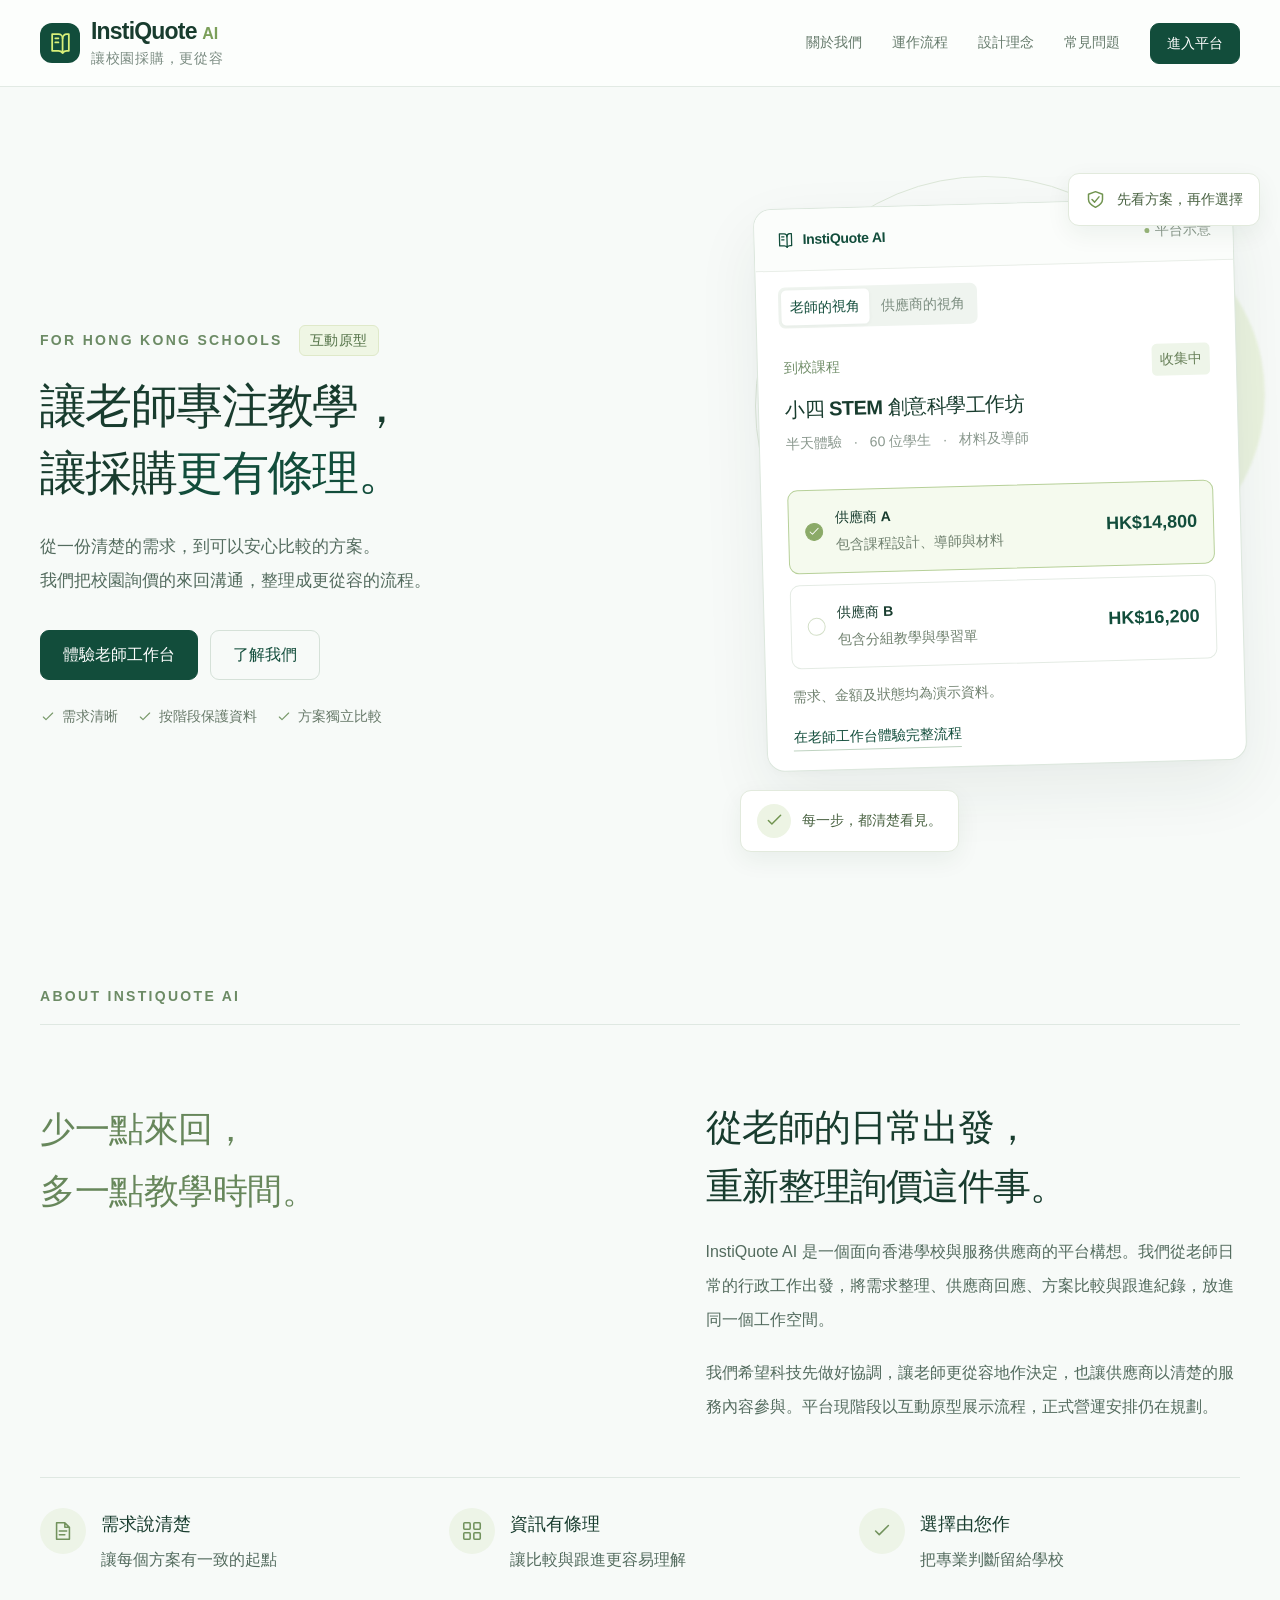
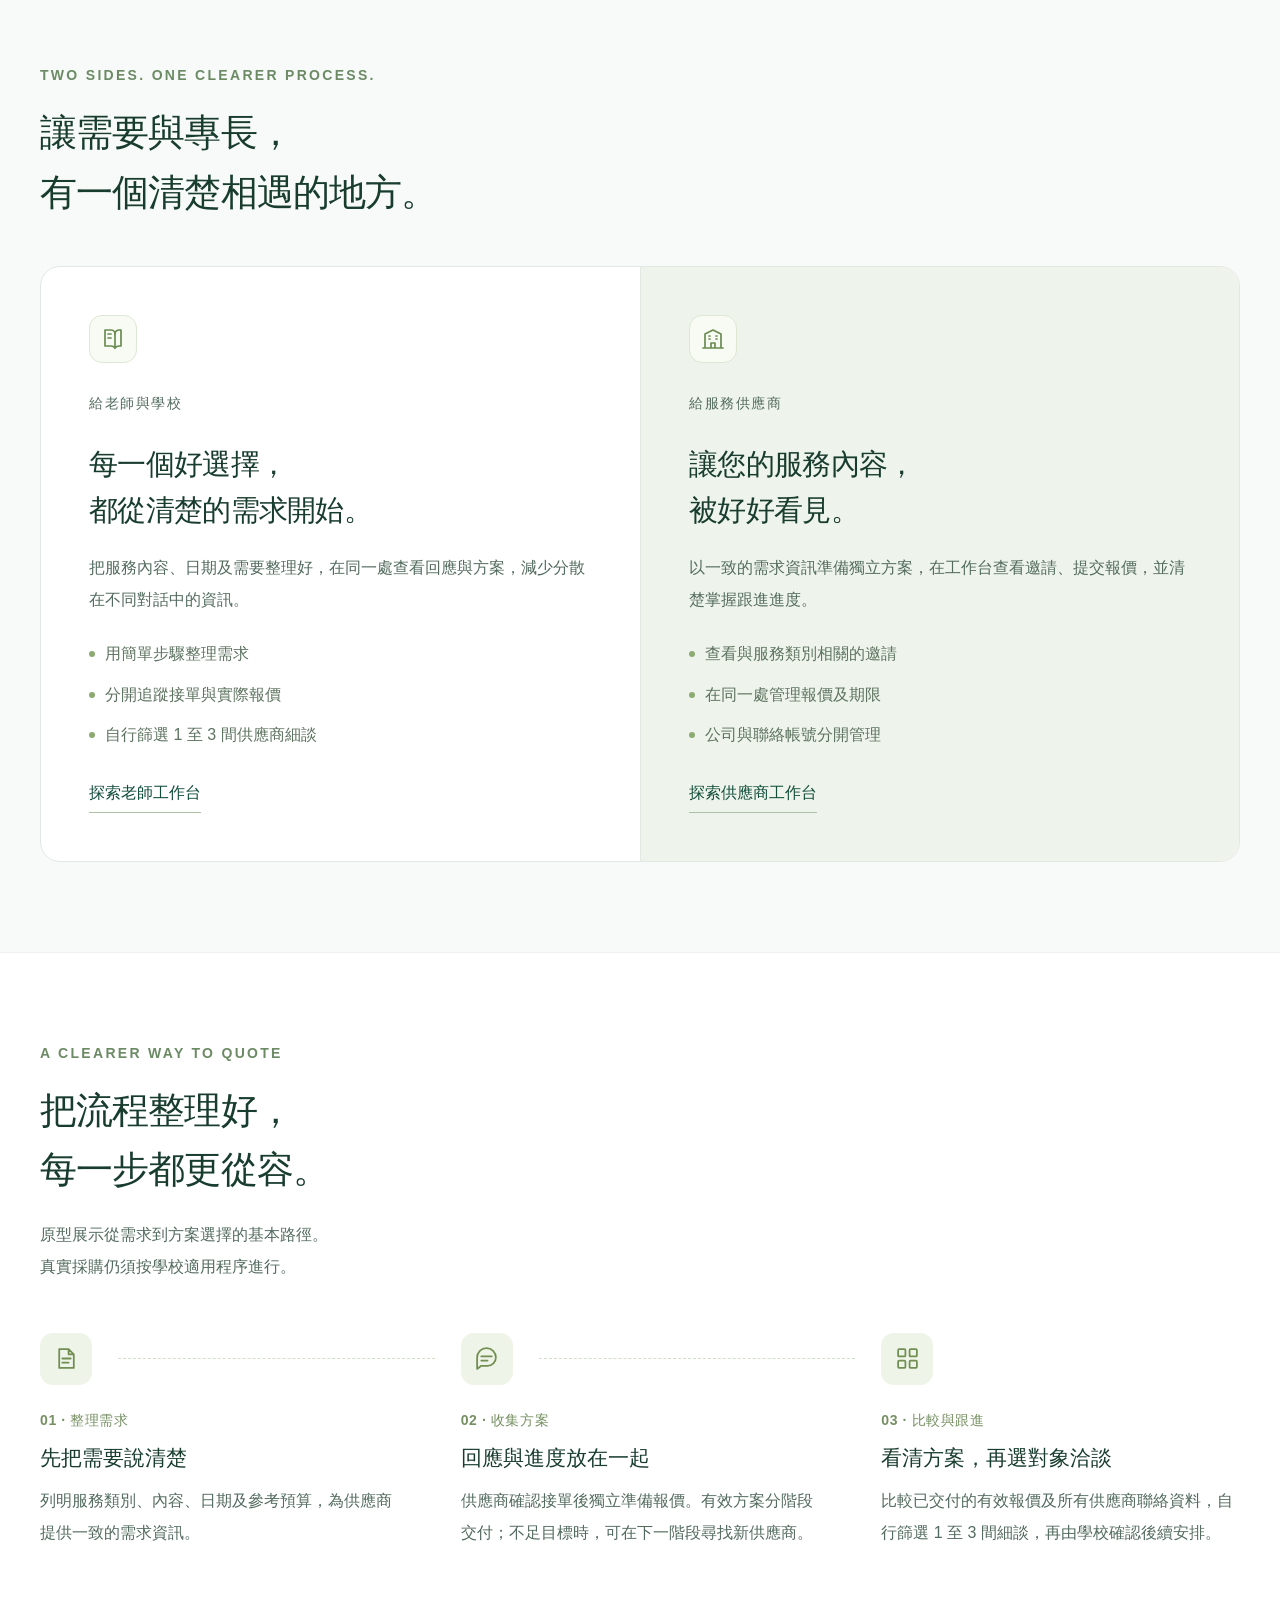
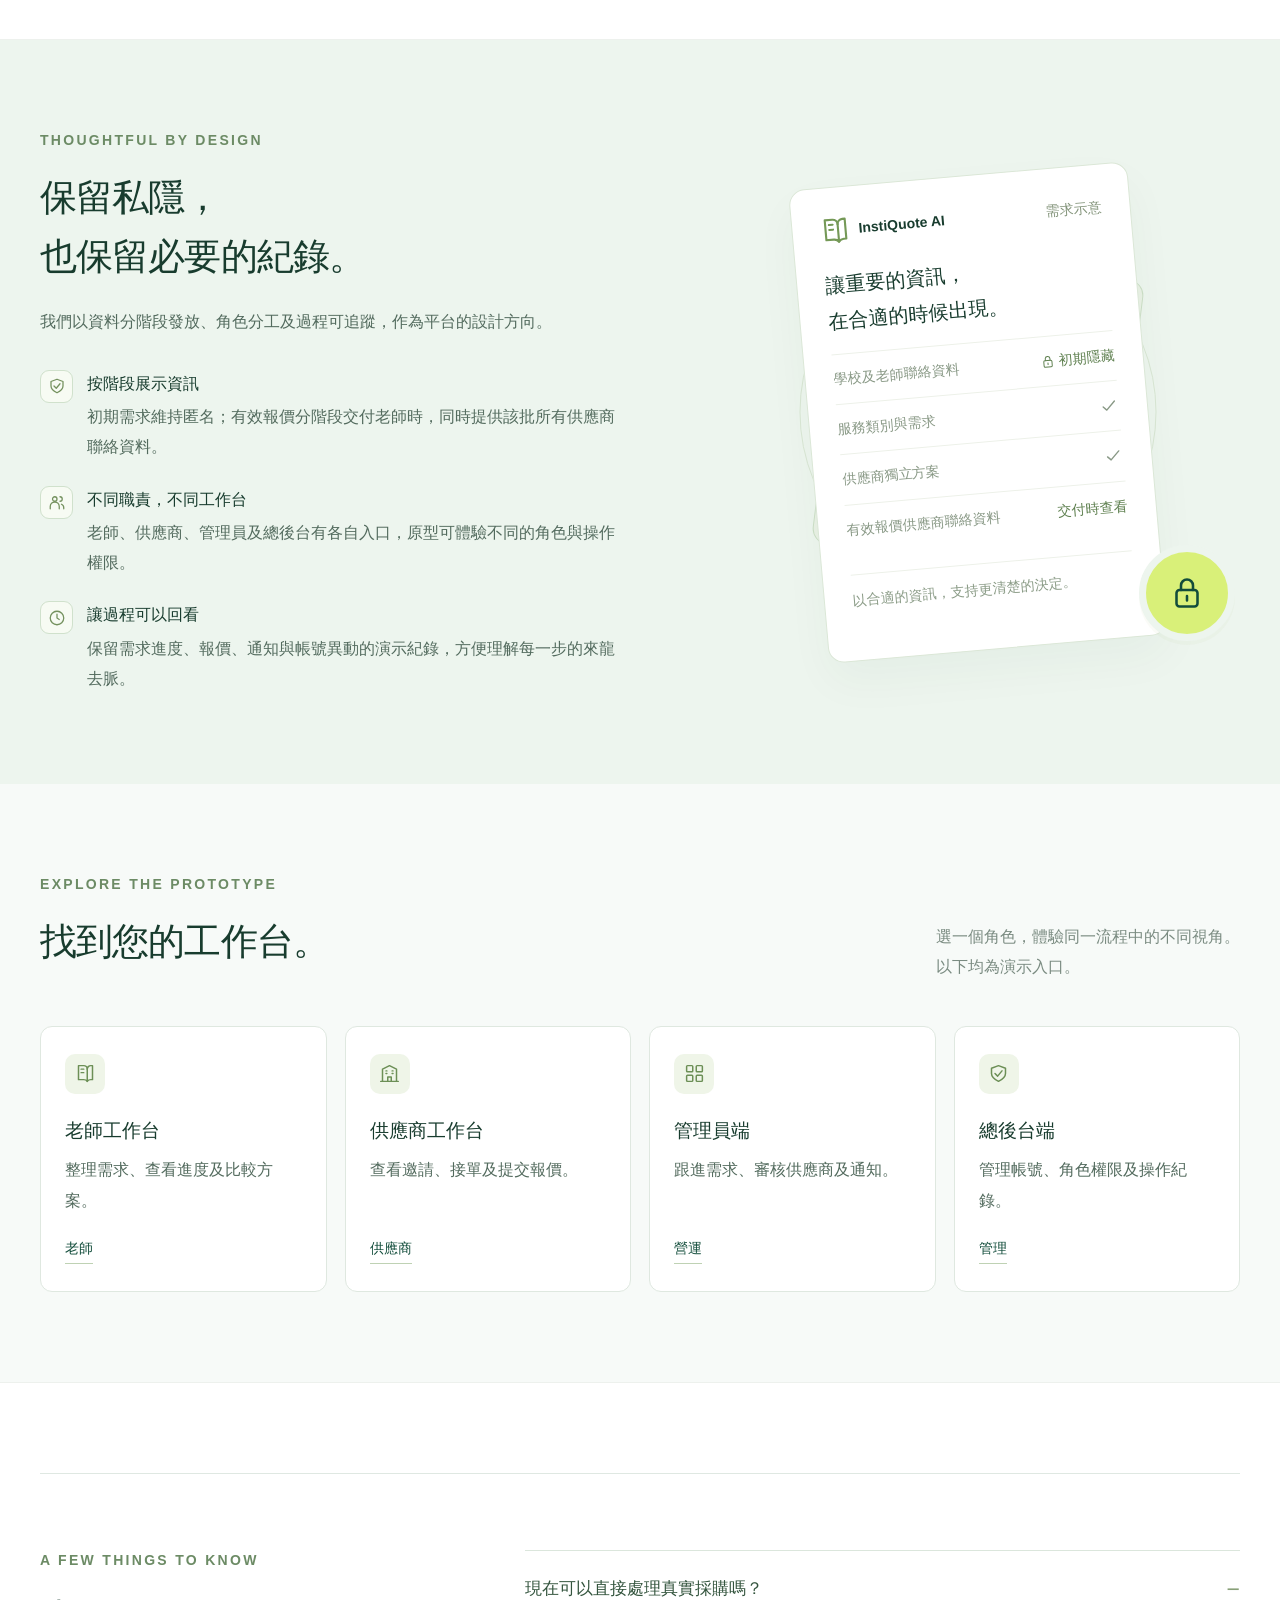
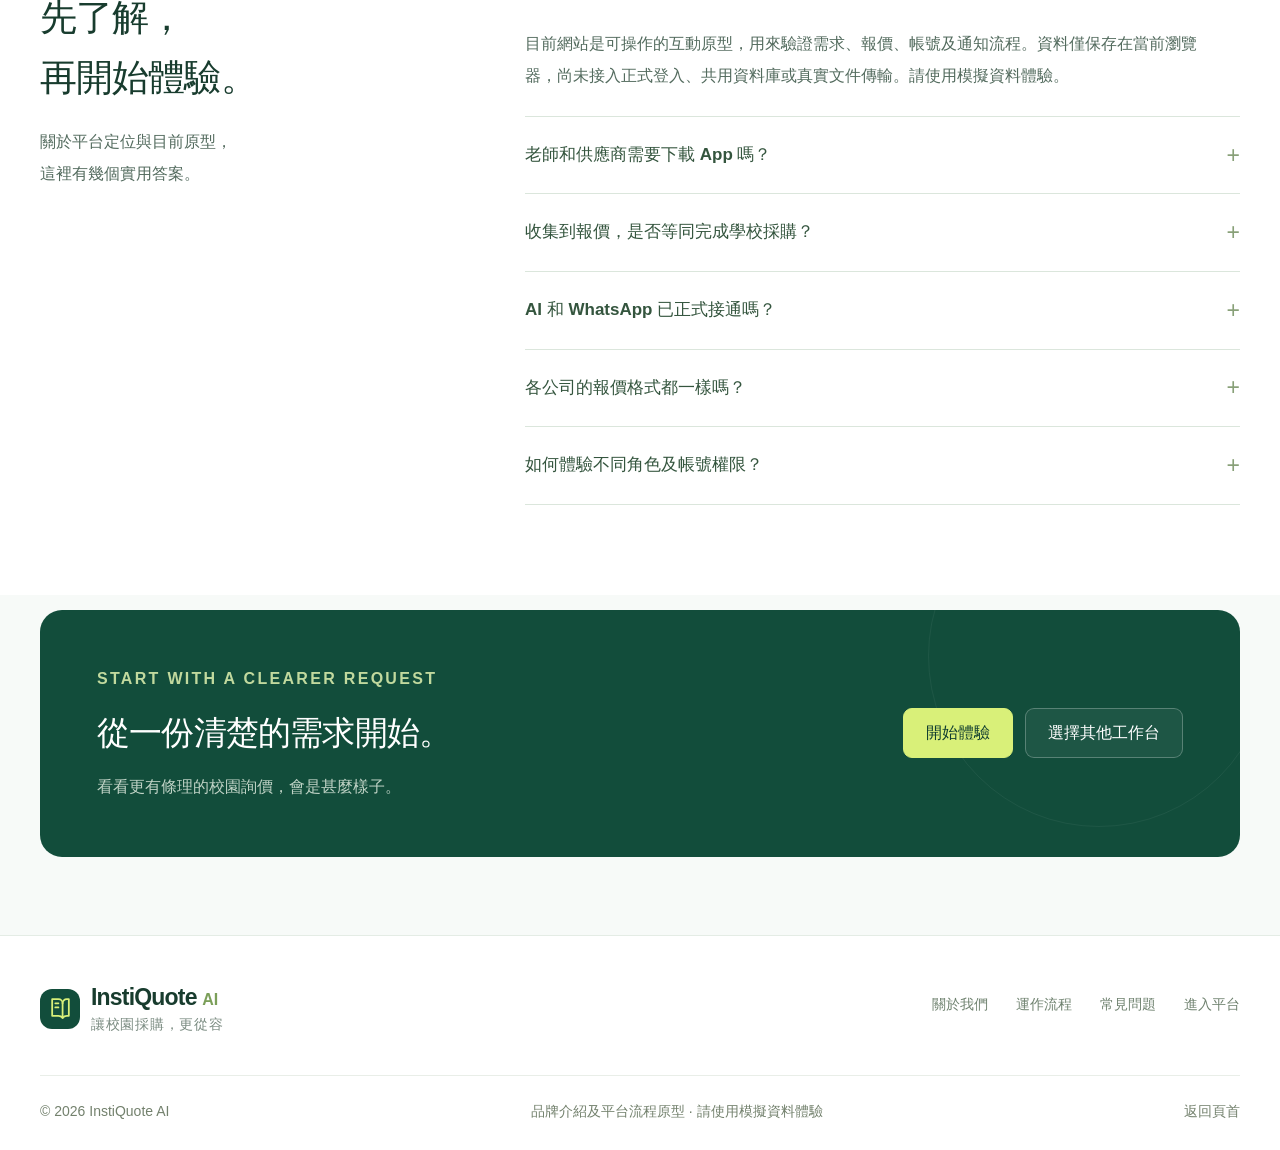
==== commit 1d6d0682: "Support staged valid quotation delivery, requirement revisions and supplier discussion shortlists" ====
--- a/docs/index.html
+++ b/docs/index.html
@@ -112,7 +112,7 @@
       <div class="container">
         <div class="section-heading"><p class="eyebrow">TWO SIDES. ONE CLEARER PROCESS.</p><h2 class="section-title" id="audience-title">讓需要與專長，<br>有一個清楚相遇的地方。</h2></div>
         <div class="audience-grid">
-          <article class="audience-story"><span class="story-icon"><svg aria-hidden="true"><use href="#i-book"/></svg></span><p class="story-kicker">給老師與學校</p><h3 class="story-title">每一個好選擇，<br>都從清楚的需求開始。</h3><p>把服務內容、日期及需要整理好，在同一處查看回應與方案，減少分散在不同對話中的資訊。</p><ul class="story-points"><li>用簡單步驟整理需求</li><li>分開追蹤接單與實際報價</li><li>比較方案，再決定跟進對象</li></ul><a class="story-link" href="./workspace.html?role=teacher">探索老師工作台</a></article>
+          <article class="audience-story"><span class="story-icon"><svg aria-hidden="true"><use href="#i-book"/></svg></span><p class="story-kicker">給老師與學校</p><h3 class="story-title">每一個好選擇，<br>都從清楚的需求開始。</h3><p>把服務內容、日期及需要整理好，在同一處查看回應與方案，減少分散在不同對話中的資訊。</p><ul class="story-points"><li>用簡單步驟整理需求</li><li>分開追蹤接單與實際報價</li><li>自行篩選 1 至 3 間供應商細談</li></ul><a class="story-link" href="./workspace.html?role=teacher">探索老師工作台</a></article>
           <article class="audience-story supplier-story"><span class="story-icon"><svg aria-hidden="true"><use href="#i-building"/></svg></span><p class="story-kicker">給服務供應商</p><h3 class="story-title">讓您的服務內容，<br>被好好看見。</h3><p>以一致的需求資訊準備獨立方案，在工作台查看邀請、提交報價，並清楚掌握跟進進度。</p><ul class="story-points"><li>查看與服務類別相關的邀請</li><li>在同一處管理報價及期限</li><li>公司與聯絡帳號分開管理</li></ul><a class="story-link" href="./workspace.html?role=supplier">探索供應商工作台</a></article>
         </div>
       </div>
@@ -122,8 +122,8 @@
       <div class="container"><div class="section-heading"><p class="eyebrow">A CLEARER WAY TO QUOTE</p><h2 class="section-title" id="flow-title">把流程整理好，<br>每一步都更從容。</h2><p class="section-description">原型展示從需求到方案選擇的基本路徑。<br>真實採購仍須按學校適用程序進行。</p></div>
         <div class="workflow-grid">
           <article class="workflow-step"><span class="workflow-icon"><svg aria-hidden="true"><use href="#i-file"/></svg></span><p class="workflow-label">01 · 整理需求</p><h3>先把需要說清楚</h3><p class="workflow-copy">列明服務類別、內容、日期及參考預算，為供應商提供一致的需求資訊。</p></article>
-          <article class="workflow-step"><span class="workflow-icon"><svg aria-hidden="true"><use href="#i-message"/></svg></span><p class="workflow-label">02 · 收集方案</p><h3>回應與進度放在一起</h3><p class="workflow-copy">供應商確認接單後獨立準備報價，老師可以查看收集進度和平台內的需求問答。</p></article>
-          <article class="workflow-step"><span class="workflow-icon"><svg aria-hidden="true"><use href="#i-grid"/></svg></span><p class="workflow-label">03 · 比較與跟進</p><h3>看清方案，再作選擇</h3><p class="workflow-copy">比較現有報價，選定後查看聯絡資料，再由學校按自身程序確認後續安排。</p></article>
+          <article class="workflow-step"><span class="workflow-icon"><svg aria-hidden="true"><use href="#i-message"/></svg></span><p class="workflow-label">02 · 收集方案</p><h3>回應與進度放在一起</h3><p class="workflow-copy">供應商確認接單後獨立準備報價。有效方案分階段交付；不足目標時，可在下一階段尋找新供應商。</p></article>
+          <article class="workflow-step"><span class="workflow-icon"><svg aria-hidden="true"><use href="#i-grid"/></svg></span><p class="workflow-label">03 · 比較與跟進</p><h3>看清方案，再選對象洽談</h3><p class="workflow-copy">比較已交付的有效報價及所有供應商聯絡資料，自行篩選 1 至 3 間細談，再由學校確認後續安排。</p></article>
         </div>
       </div>
     </section>
@@ -131,9 +131,9 @@
     <section class="section trust-section" id="features" aria-labelledby="features-title">
       <div class="container trust-grid">
         <div class="trust-copy"><p class="eyebrow">THOUGHTFUL BY DESIGN</p><h2 class="section-title" id="features-title">保留私隱，<br>也保留必要的紀錄。</h2><p class="section-description">我們以資料分階段發放、角色分工及過程可追蹤，作為平台的設計方向。</p>
-          <div class="trust-list"><div class="trust-item"><span class="trust-item-icon"><svg aria-hidden="true"><use href="#i-shield"/></svg></span><div><h3>按階段展示資訊</h3><p>初期需求與報價以匿名方式展示，選定後才解鎖供應商聯絡資料。</p></div></div><div class="trust-item"><span class="trust-item-icon"><svg aria-hidden="true"><use href="#i-people"/></svg></span><div><h3>不同職責，不同工作台</h3><p>老師、供應商、管理員及總後台有各自入口，原型可體驗不同的角色與操作權限。</p></div></div><div class="trust-item"><span class="trust-item-icon"><svg aria-hidden="true"><use href="#i-clock"/></svg></span><div><h3>讓過程可以回看</h3><p>保留需求進度、報價、通知與帳號異動的演示紀錄，方便理解每一步的來龍去脈。</p></div></div></div>
+          <div class="trust-list"><div class="trust-item"><span class="trust-item-icon"><svg aria-hidden="true"><use href="#i-shield"/></svg></span><div><h3>按階段展示資訊</h3><p>初期需求維持匿名；有效報價分階段交付老師時，同時提供該批所有供應商聯絡資料。</p></div></div><div class="trust-item"><span class="trust-item-icon"><svg aria-hidden="true"><use href="#i-people"/></svg></span><div><h3>不同職責，不同工作台</h3><p>老師、供應商、管理員及總後台有各自入口，原型可體驗不同的角色與操作權限。</p></div></div><div class="trust-item"><span class="trust-item-icon"><svg aria-hidden="true"><use href="#i-clock"/></svg></span><div><h3>讓過程可以回看</h3><p>保留需求進度、報價、通知與帳號異動的演示紀錄，方便理解每一步的來龍去脈。</p></div></div></div>
         </div>
-        <div class="trust-art"><div class="trust-art-outline" aria-hidden="true"></div><div class="trust-document"><div class="trust-document-top"><svg aria-hidden="true"><use href="#i-book"/></svg><span>InstiQuote AI</span><span class="trust-document-label">需求示意</span></div><h3>讓重要的資訊，<br>在合適的時候出現。</h3><div class="trust-row"><span>學校及老師聯絡資料</span><span class="trust-hidden"><svg aria-hidden="true"><use href="#i-lock"/></svg>初期隱藏</span></div><div class="trust-row"><span>服務類別與需求</span><svg aria-label="可查看" role="img"><use href="#i-check"/></svg></div><div class="trust-row"><span>供應商獨立方案</span><svg aria-label="可查看" role="img"><use href="#i-check"/></svg></div><div class="trust-row"><span>獲選供應商聯絡資料</span><span class="trust-hidden">選定後查看</span></div><p class="trust-document-footer">以合適的資訊，支持更清楚的決定。</p></div><span class="trust-lock" aria-hidden="true"><svg><use href="#i-lock"/></svg></span></div>
+        <div class="trust-art"><div class="trust-art-outline" aria-hidden="true"></div><div class="trust-document"><div class="trust-document-top"><svg aria-hidden="true"><use href="#i-book"/></svg><span>InstiQuote AI</span><span class="trust-document-label">需求示意</span></div><h3>讓重要的資訊，<br>在合適的時候出現。</h3><div class="trust-row"><span>學校及老師聯絡資料</span><span class="trust-hidden"><svg aria-hidden="true"><use href="#i-lock"/></svg>初期隱藏</span></div><div class="trust-row"><span>服務類別與需求</span><svg aria-label="可查看" role="img"><use href="#i-check"/></svg></div><div class="trust-row"><span>供應商獨立方案</span><svg aria-label="可查看" role="img"><use href="#i-check"/></svg></div><div class="trust-row"><span>有效報價供應商聯絡資料</span><span class="trust-hidden">交付時查看</span></div><p class="trust-document-footer">以合適的資訊，支持更清楚的決定。</p></div><span class="trust-lock" aria-hidden="true"><svg><use href="#i-lock"/></svg></span></div>
       </div>
     </section>
 
@@ -155,6 +155,7 @@
           <details class="faq-item"><summary class="faq-question">老師和供應商需要下載 App 嗎？</summary><div class="faq-answer"><p>不用。原型採用響應式網頁設計，可以在電腦及手機瀏覽器開啟；從上方「進入平台」或角色入口即可體驗。</p></div></details>
           <details class="faq-item"><summary class="faq-question">收集到報價，是否等同完成學校採購？</summary><div class="faq-answer"><p>不等同。平台原型展示的是前期詢價及配對流程。正式採購、審批及文件保存，仍須由學校按適用規定與校本程序處理，不能單憑報價數量判定已完成程序。</p></div></details>
           <details class="faq-item"><summary class="faq-question">AI 和 WhatsApp 已正式接通嗎？</summary><div class="faq-answer"><p>目前相關功能仍為原型或規劃內容。WhatsApp 通知中心可以體驗範本、預覽、模擬發送及重試，但不會聯絡真實電話；AI 文件處理亦尚未接入正式服務。</p></div></details>
+          <details class="faq-item"><summary class="faq-question">各公司的報價格式都一樣嗎？</summary><div class="faq-answer"><p>各公司可保留自身報價方式，由老師按原方案自行篩選。我們提供選填比較欄位作參考，並不強制統一格式。</p><a href="./quote-sample.html">查看比較欄位樣本</a></div></details>
           <details class="faq-item"><summary class="faq-question">如何體驗不同角色及帳號權限？</summary><div class="faq-answer"><p>在「找到您的工作台」選擇角色，或在工作台上方切換老師、供應商、管理員與總後台。帳號選單可選擇不同演示使用者，查看相應頁面及操作限制。</p><a href="#platform">查看工作台入口</a></div></details>
         </div>
       </div>
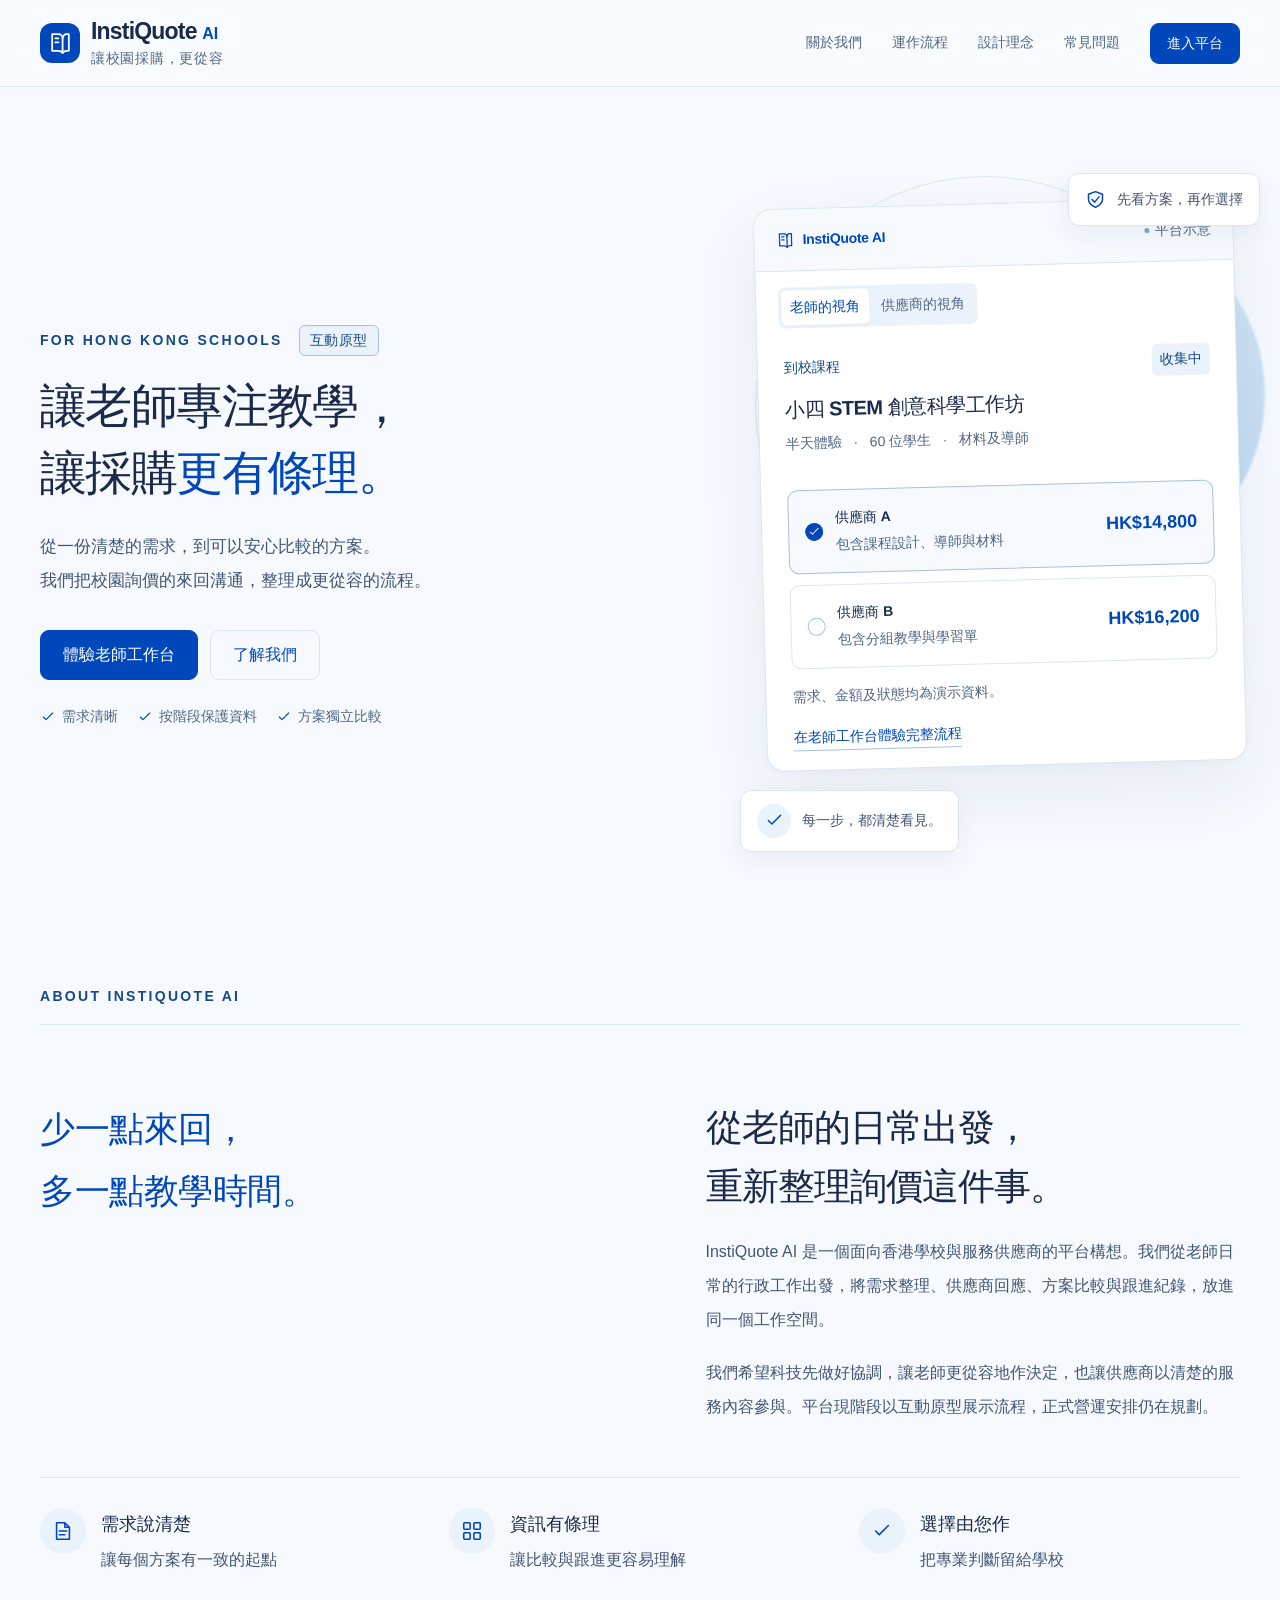
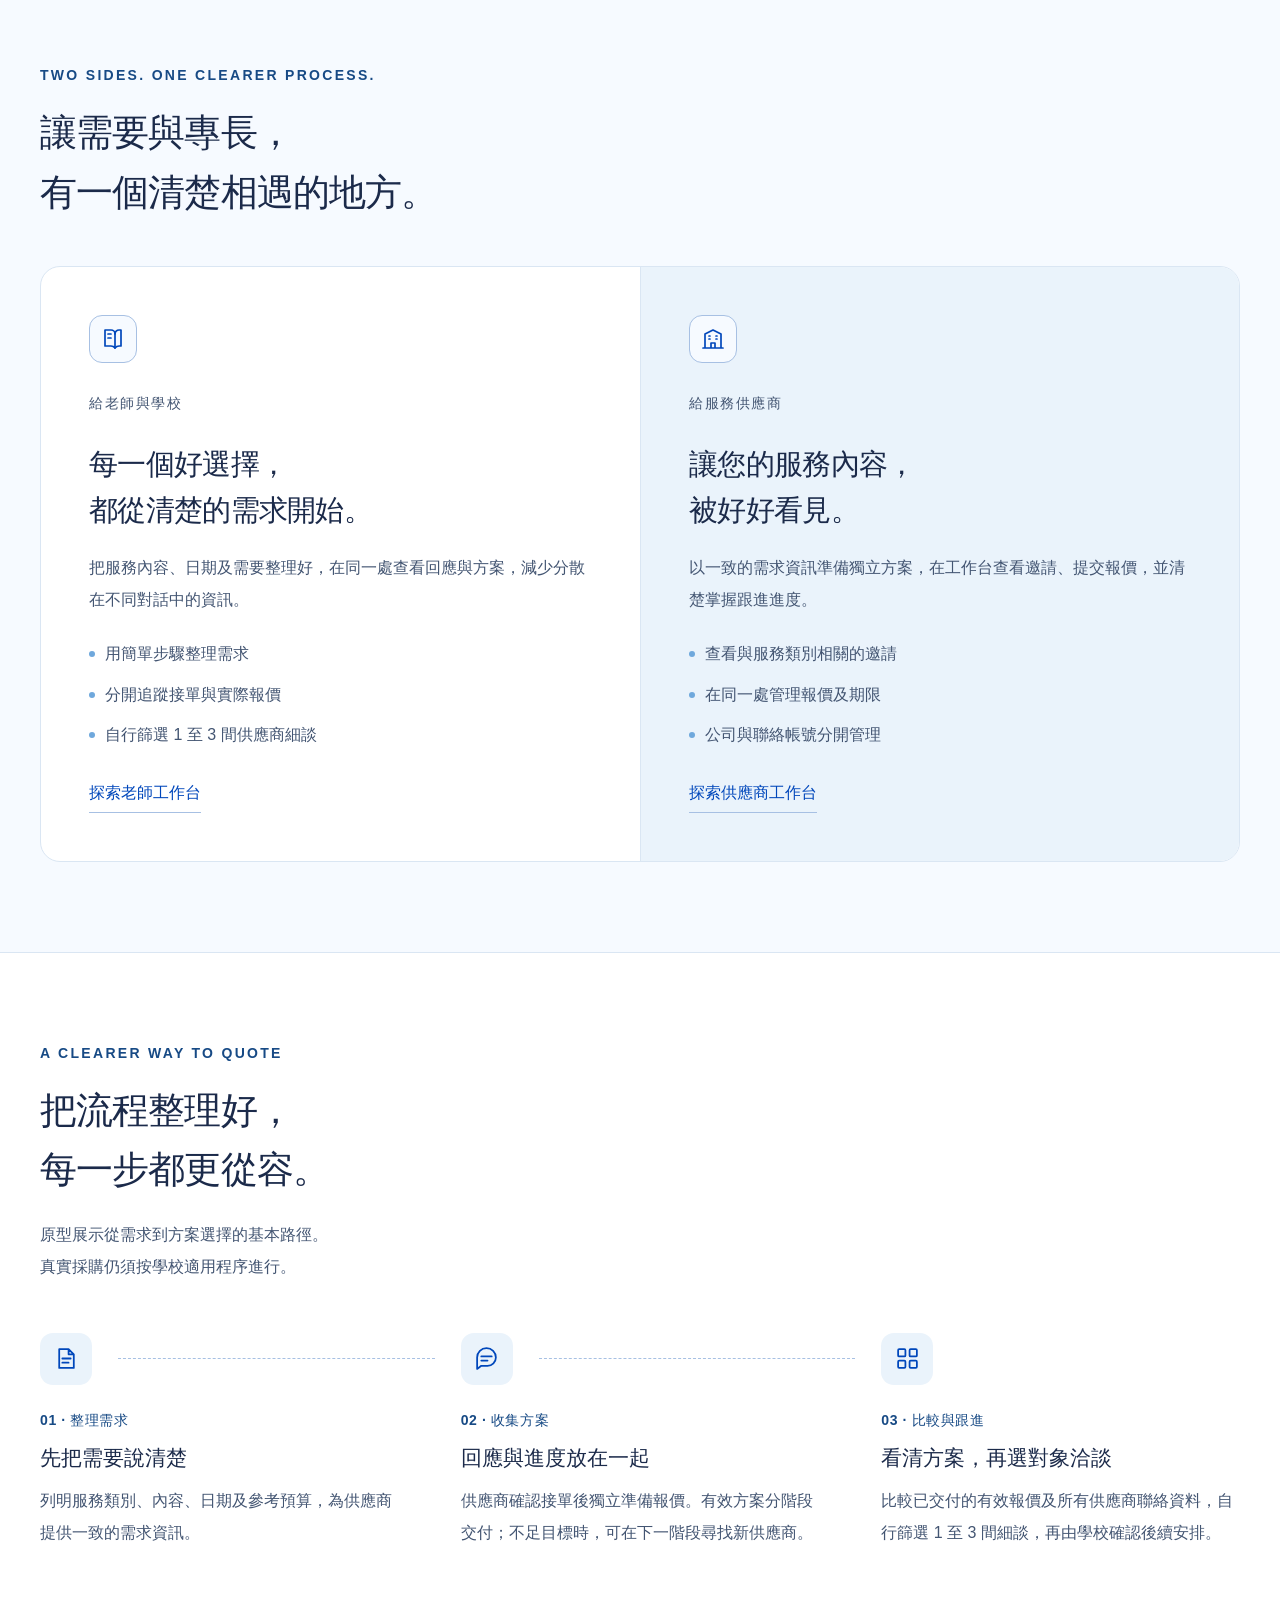
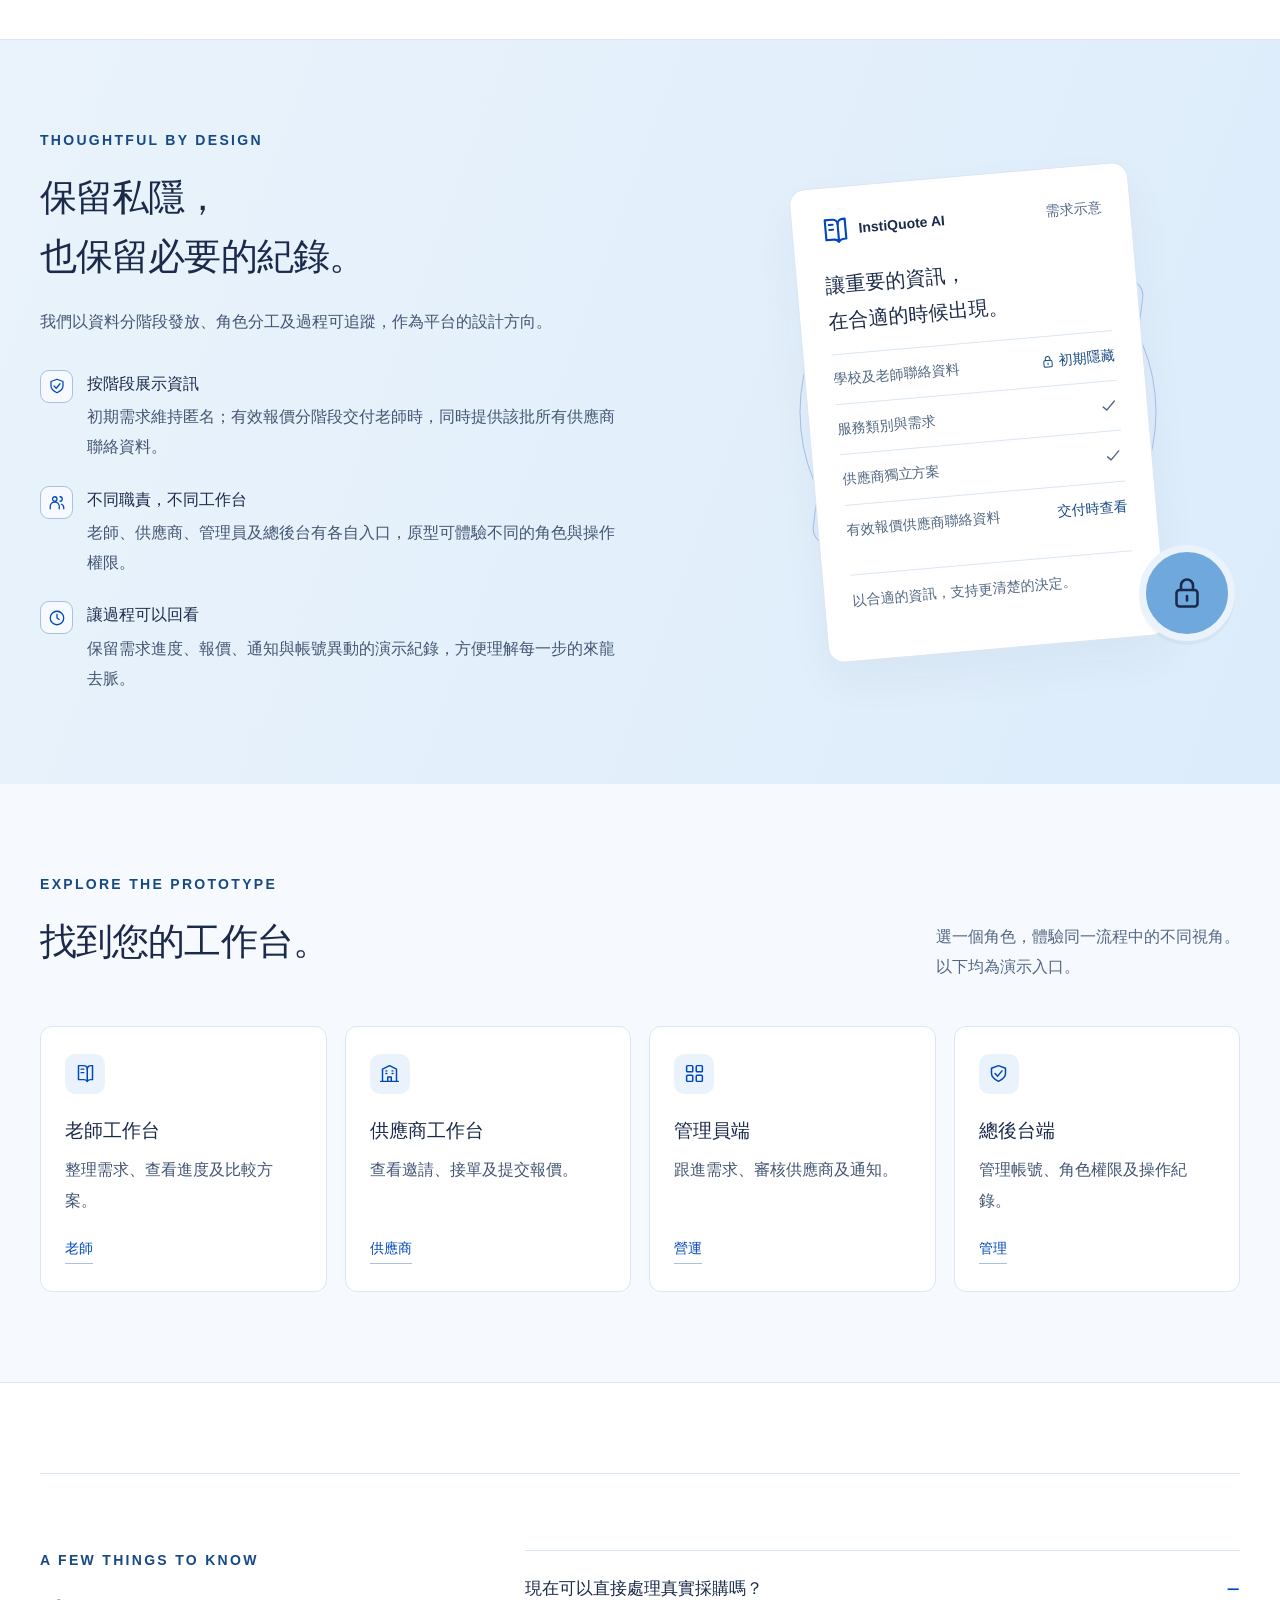
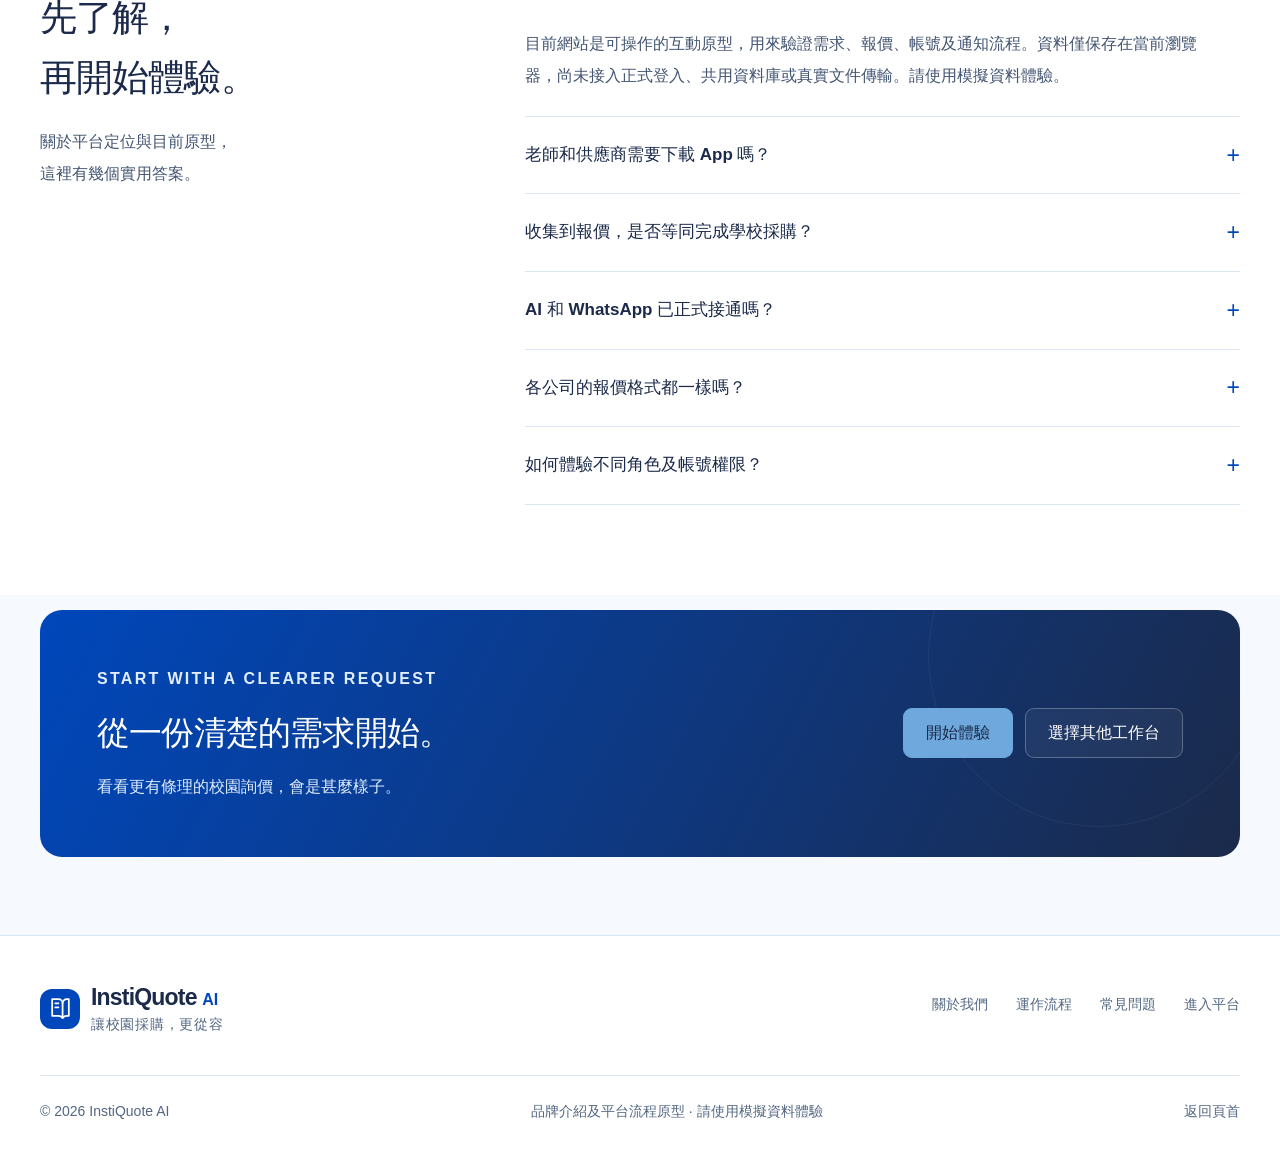
==== commit 10d14a9f: "Apply Pantone-inspired blue palette across InstiQuote" ====
--- a/docs/index.html
+++ b/docs/index.html
@@ -3,14 +3,14 @@
 <head>
   <meta charset="UTF-8">
   <meta name="viewport" content="width=device-width, initial-scale=1.0">
-  <meta name="theme-color" content="#124d3b">
+  <meta name="theme-color" content="#0047BB">
   <meta name="description" content="認識 InstiQuote AI：為香港校園而設計的詢價配對平台，讓需求、獨立報價與跟進流程更有條理。探索公司理念及四種角色的互動原型。">
   <meta property="og:type" content="website">
   <meta property="og:locale" content="zh_HK">
   <meta property="og:title" content="InstiQuote AI · 讓校園採購，更從容">
   <meta property="og:description" content="從老師的日常出發，整理需求、報價與跟進流程。了解平台理念，並體驗校園詢價配對的互動原型。">
   <title>InstiQuote AI · 讓校園採購，更從容</title>
-  <link rel="stylesheet" href="./home.css?v=4">
+  <link rel="stylesheet" href="./home.css?v=6">
   <script defer src="./home.js?v=4"></script>
 </head>
 <body>
--- a/docs/home.css
+++ b/docs/home.css
@@ -1,15 +1,19 @@
 @charset "UTF-8";
 
 :root {
-  --pine: #124d3b;
-  --pine-deep: #103d30;
-  --pine-soft: #eaf3ed;
-  --lime: #d9f079;
-  --ink: #183c2e;
-  --body: #536b5e;
-  --muted: #7a8b81;
-  --line: #dfe8e2;
-  --canvas: #f7faf8;
+  --primary: #0047BB;
+  --primary-hover: #00368E;
+  --blue-light: #6FA8DC;
+  --blue-label: #174A85;
+  --blue-tint: #EAF3FB;
+  --blue-wash: #DCECFB;
+  --blue-border-strong: #A7C0E3;
+  --ink: #1B2A4A;
+  --body: #435572;
+  --muted: #526782;
+  --line: #DAE6F3;
+  --canvas: #F6FAFF;
+  --focus-ring: var(--primary);
   font-family: "Segoe UI", "PingFang TC", "Microsoft JhengHei", sans-serif;
   font-size: 16px;
   color: var(--ink);
@@ -25,125 +29,125 @@
 button, a { -webkit-tap-highlight-color: transparent; touch-action: manipulation; }
 button { cursor: pointer; }
 a { color: inherit; text-decoration: none; }
-button:focus-visible, a:focus-visible, summary:focus-visible { outline: 3px solid #90b761; outline-offset: 5px; }
+button:focus-visible, a:focus-visible, summary:focus-visible { outline: 3px solid var(--focus-ring); outline-offset: 5px; }
 svg { width: 20px; height: 20px; flex-shrink: 0; vertical-align: middle; fill: none; stroke: currentColor; stroke-width: 1.7; stroke-linecap: round; stroke-linejoin: round; }
 h1, h2, h3, p { margin-top: 0; }
 img { max-width: 100%; }
 [hidden] { display: none !important; }
-::selection { color: var(--pine); background: var(--lime); }
+::selection { color: var(--ink); background: var(--blue-light); }
 .container { width: min(1240px, calc(100% - 80px)); margin: 0 auto; }
 .muted { color: var(--muted); }
-.text-green { color: var(--pine); }
+.text-primary { color: var(--primary); }
 .sr-only { position: absolute; width: 1px; height: 1px; padding: 0; overflow: hidden; clip: rect(0,0,0,0); white-space: nowrap; border: 0; }
 .mobile-only { display: none; }
 .icon-definitions { position: absolute; width: 0; height: 0; overflow: hidden; pointer-events: none; }
-.skip-link { position: fixed; top: 12px; left: 16px; z-index: 100; padding: 10px 18px; border-radius: 8px; color: white; background: var(--pine); transform: translateY(-180%); }
+.skip-link { position: fixed; top: 12px; left: 16px; z-index: 100; padding: 10px 18px; border-radius: 8px; color: white; background: var(--primary); transform: translateY(-180%); }
 .skip-link:focus { transform: translateY(0); }
 .desktop-break { display: inline; }
 
-.site-header { position: sticky; top: 0; z-index: 50; background: #fcfefceF; border-bottom: 1px solid #e2eae4; backdrop-filter: blur(18px); }
+.site-header { position: sticky; top: 0; z-index: 50; background: #F8FBFFEF; border-bottom: 1px solid var(--line); backdrop-filter: blur(18px); }
 .site-header-inner { display: flex; align-items: center; justify-content: space-between; gap: 32px; min-height: 86px; }
 .site-brand { display: inline-flex; align-items: center; gap: 11px; flex-shrink: 0; }
-.site-brand-mark { display: grid; place-items: center; width: 40px; height: 40px; background: var(--pine); color: var(--lime); border-radius: 12px; }
+.site-brand-mark { display: grid; place-items: center; width: 40px; height: 40px; background: var(--primary); color: white; border-radius: 12px; }
 .site-brand-mark svg { width: 25px; height: 25px; }
 .site-brand-name { display: block; font-size: 23px; font-weight: 760; line-height: 1.3; letter-spacing: -.8px; }
-.site-brand-name span { color: #7b9f59; font-size: 16px; letter-spacing: 0; }
+.site-brand-name span { color: var(--primary); font-size: 16px; letter-spacing: 0; }
 .site-brand-tag { display: block; font-size: 14px; color: var(--muted); letter-spacing: .7px; line-height: 1.6; }
-.site-nav { display: flex; align-items: center; gap: 30px; font-size: 14px; font-weight: 550; color: #657a6b; }
+.site-nav { display: flex; align-items: center; gap: 30px; font-size: 14px; font-weight: 550; color: var(--muted); }
 .site-nav > a:not(.button) { position: relative; padding: 10px 0; white-space: nowrap; }
-.site-nav > a:not(.button):hover { color: var(--pine); }
-.site-nav > a:not(.button)::after { content: ""; position: absolute; height: 1px; background: var(--pine); left: 0; right: 100%; bottom: 3px; transition: right .2s; }
+.site-nav > a:not(.button):hover { color: var(--primary); }
+.site-nav > a:not(.button)::after { content: ""; position: absolute; height: 1px; background: var(--primary); left: 0; right: 100%; bottom: 3px; transition: right .2s; }
 .site-nav > a:not(.button):hover::after { right: 0; }
-.nav-toggle { display: none; border: 1px solid var(--line); color: var(--pine); background: white; width: 43px; height: 43px; border-radius: 9px; align-items: center; justify-content: center; }
+.nav-toggle { display: none; border: 1px solid var(--line); color: var(--primary); background: white; width: 43px; height: 43px; border-radius: 9px; align-items: center; justify-content: center; }
 .button { display: inline-flex; justify-content: center; align-items: center; gap: 9px; min-height: 48px; border-radius: 9px; padding: 12px 22px; font-size: 16px; line-height: 1.5; font-weight: 650; border: 1px solid transparent; transition: background .17s, border-color .17s, transform .17s; white-space: nowrap; }
 .button:hover { transform: translateY(-2px); }
-.button.primary { background: var(--pine); border-color: var(--pine); color: white; }
-.button.primary:hover { background: #0a3b2b; }
-.button.secondary { background: transparent; border-color: #d5e1d8; color: var(--pine); }
-.button.secondary:hover { background: #edf4ed; border-color: #bdd0c2; }
-.button.light { background: var(--lime); color: var(--pine-deep); border-color: var(--lime); }
-.button.light:hover { background: #e4f692; }
+.button.primary { background: var(--primary); border-color: var(--primary); color: white; }
+.button.primary:hover { background: var(--primary-hover); }
+.button.secondary { background: transparent; border-color: var(--line); color: var(--primary); }
+.button.secondary:hover { background: var(--blue-tint); border-color: var(--blue-border-strong); }
+.button.light { background: var(--blue-light); color: var(--ink); border-color: var(--blue-light); }
+.button.light:hover { background: #E0EEFF; }
 .button.dark { background: #ffffff0d; border-color: #ffffff42; color: white; }
 .button.dark:hover { background: #ffffff16; }
 .button.small { min-height: 41px; font-size: 14px; padding: 9px 16px; }
-.eyebrow { color: #6c8b65; font-size: 14px; letter-spacing: 2.3px; font-weight: 700; line-height: 1.5; margin-bottom: 17px; text-transform: uppercase; }
-.prototype-badge { display: inline-flex; align-items: center; gap: 7px; color: #527146; background: #eff6e4; border: 1px solid #dfe9c9; border-radius: 6px; padding: 4px 10px; font-size: 14px; letter-spacing: .5px; margin: 0 0 0 10px; }
+.eyebrow { color: var(--blue-label); font-size: 14px; letter-spacing: 2.3px; font-weight: 700; line-height: 1.5; margin-bottom: 17px; text-transform: uppercase; }
+.prototype-badge { display: inline-flex; align-items: center; gap: 7px; color: var(--blue-label); background: var(--blue-tint); border: 1px solid var(--blue-border-strong); border-radius: 6px; padding: 4px 10px; font-size: 14px; letter-spacing: .5px; margin: 0 0 0 10px; }
 .prototype-badge svg { width: 14px; height: 14px; }
 
 .hero { display: grid; grid-template-columns: minmax(0, 1.08fr) minmax(0, 1fr); gap: 76px; align-items: center; padding-top: 86px; padding-bottom: 104px; }
 .hero-copy { position: relative; z-index: 2; }
-.hero-title { font-size: clamp(38px, 3.7vw, 52px); line-height: 1.4; letter-spacing: -1.6px; font-weight: 700; margin: 0 0 24px; color: #183c2e; }
-.hero-title em, .hero-title span { font-style: normal; color: var(--pine); }
+.hero-title { font-size: clamp(38px, 3.7vw, 52px); line-height: 1.4; letter-spacing: -1.6px; font-weight: 700; margin: 0 0 24px; color: var(--ink); }
+.hero-title em, .hero-title span { font-style: normal; color: var(--primary); }
 .hero-description { max-width: 505px; color: var(--body); font-size: 17px; line-height: 2; margin: 0 0 32px; }
 .hero-actions { display: flex; flex-wrap: wrap; gap: 12px; margin-bottom: 24px; }
-.hero-assurance { display: flex; flex-wrap: wrap; align-items: center; gap: 12px 19px; font-size: 14px; color: #677969; }
+.hero-assurance { display: flex; flex-wrap: wrap; align-items: center; gap: 12px 19px; font-size: 14px; color: var(--muted); }
 .hero-assurance > span { display: inline-flex; align-items: center; gap: 6px; }
-.hero-assurance svg { color: #78996a; width: 16px; height: 16px; }
+.hero-assurance svg { color: var(--primary); width: 16px; height: 16px; }
 .hero-visual { position: relative; min-width: 0; width: 100%; max-width: 500px; justify-self: end; padding: 30px 0; }
-.hero-orbit { position: absolute; width: 460px; height: 460px; border: 1px solid #dce7d8; border-radius: 50%; top: 3px; left: 15px; z-index: 0; }
-.hero-orbit::after { content: ""; position: absolute; border: 1px solid #e4ece0; inset: 27px; border-radius: 50%; }
-.hero-visual::before { content: ""; position: absolute; width: 360px; height: 360px; background: #eaf2df; border-radius: 50%; top: 42px; right: -25px; filter: blur(1px); }
-.preview-shell { position: relative; z-index: 1; width: 100%; max-width: 480px; margin-left: auto; background: #fff; border: 1px solid #dce7dd; border-radius: 18px; box-shadow: 0 25px 65px #173c2512, 0 2px 8px #153f2905; overflow: hidden; transform: rotate(-1.5deg); }
-.preview-topbar { display: flex; align-items: center; justify-content: space-between; gap: 15px; padding: 18px 22px; background: #fbfdfb; border-bottom: 1px solid #e9eee8; }
-.preview-brand { display: flex; align-items: center; gap: 8px; font-size: 14px; color: var(--pine); font-weight: 700; letter-spacing: -.3px; }
+.hero-orbit { position: absolute; width: 460px; height: 460px; border: 1px solid var(--line); border-radius: 50%; top: 3px; left: 15px; z-index: 0; }
+.hero-orbit::after { content: ""; position: absolute; border: 1px solid var(--line); inset: 27px; border-radius: 50%; }
+.hero-visual::before { content: ""; position: absolute; width: 360px; height: 360px; background: linear-gradient(145deg, var(--blue-wash), #6FA8DC66); border-radius: 50%; top: 42px; right: -25px; filter: blur(1px); }
+.preview-shell { position: relative; z-index: 1; width: 100%; max-width: 480px; margin-left: auto; background: #fff; border: 1px solid var(--line); border-radius: 18px; box-shadow: 0 25px 65px #1B2A4A12, 0 2px 8px #1B2A4A05; overflow: hidden; transform: rotate(-1.5deg); }
+.preview-topbar { display: flex; align-items: center; justify-content: space-between; gap: 15px; padding: 18px 22px; background: var(--canvas); border-bottom: 1px solid var(--line); }
+.preview-brand { display: flex; align-items: center; gap: 8px; font-size: 14px; color: var(--primary); font-weight: 700; letter-spacing: -.3px; }
 .preview-brand svg { width: 18px; height: 18px; }
-.preview-topbar > span:not(.preview-brand) { font-size: 14px; color: #8b998c; }
-.preview-demo-label { display: inline-flex; align-items: center; gap: 5px; font-size: 14px; line-height: 1.5; color: #7d907c; }
-.preview-demo-label::before { content: ""; width: 5px; height: 5px; border-radius: 50%; background: #9ab67a; }
-.preview-tabs { display: inline-flex; padding: 3px; border-radius: 7px; background: #eff4ef; gap: 3px; margin: 16px 22px 0; }
-.preview-tab { padding: 5px 9px; font-size: 14px; color: #7b8c7f; border: 0; border-radius: 5px; background: transparent; white-space: nowrap; }
-.preview-tab.active, .preview-tab[aria-selected="true"] { color: var(--pine); background: white; box-shadow: 0 1px 4px #1338270b; font-weight: 650; }
+.preview-topbar > span:not(.preview-brand) { font-size: 14px; color: var(--muted); }
+.preview-demo-label { display: inline-flex; align-items: center; gap: 5px; font-size: 14px; line-height: 1.5; color: var(--muted); }
+.preview-demo-label::before { content: ""; width: 5px; height: 5px; border-radius: 50%; background: var(--blue-light); }
+.preview-tabs { display: inline-flex; padding: 3px; border-radius: 7px; background: var(--blue-tint); gap: 3px; margin: 16px 22px 0; }
+.preview-tab { padding: 5px 9px; font-size: 14px; color: var(--muted); border: 0; border-radius: 5px; background: transparent; white-space: nowrap; }
+.preview-tab.active, .preview-tab[aria-selected="true"] { color: var(--primary); background: white; box-shadow: 0 1px 4px #1B2A4A0B; font-weight: 650; }
 .preview-panel { padding: 25px 26px 18px; min-height: 362px; }
 .preview-request { padding-bottom: 20px; }
-.preview-category { display: inline-flex; gap: 6px; align-items: center; font-size: 14px; color: #74906c; margin-bottom: 12px; }
+.preview-category { display: inline-flex; gap: 6px; align-items: center; font-size: 14px; color: var(--blue-label); margin-bottom: 12px; }
 .preview-category svg { width: 15px; height: 15px; }
-.preview-status { float: right; font-size: 14px; background: #eef5e9; padding: 3px 8px; border-radius: 5px; color: #69815a; }
+.preview-status { float: right; font-size: 14px; background: var(--blue-tint); padding: 3px 8px; border-radius: 5px; color: var(--blue-label); }
 .preview-title { font-size: 20px; font-weight: 650; line-height: 1.6; margin: 0 0 6px; letter-spacing: -.5px; }
-.preview-meta { font-size: 14px; color: #8a988e; display: flex; flex-wrap: wrap; gap: 12px; }
+.preview-meta { font-size: 14px; color: var(--muted); display: flex; flex-wrap: wrap; gap: 12px; }
 .preview-quote-list { display: grid; gap: 11px; }
-.preview-quote { display: grid; grid-template-columns: 18px minmax(0, 1fr) auto; gap: 4px 12px; align-items: center; border: 1px solid #e4ebe4; background: #fff; border-radius: 10px; padding: 15px 16px; position: relative; text-align: left; color: inherit; }
+.preview-quote { display: grid; grid-template-columns: 18px minmax(0, 1fr) auto; gap: 4px 12px; align-items: center; border: 1px solid var(--line); background: #fff; border-radius: 10px; padding: 15px 16px; position: relative; text-align: left; color: inherit; }
 button.preview-quote { width: 100%; font: inherit; }
-.preview-quote.selected { background: #f5faee; border-color: #b7d099; }
+.preview-quote.selected { background: var(--canvas); border-color: var(--blue-border-strong); }
 .preview-quote-label { display: block; font-size: 14px; font-weight: 650; }
-.preview-price { font-size: 18px; font-weight: 700; color: var(--pine); line-height: 1.5; }
-.preview-quote-caption { display: block; font-size: 14px; line-height: 1.7; color: #718270; margin: 3px 0 0; }
-.preview-check { display: inline-flex; align-items: center; gap: 5px; font-size: 14px; color: #799b52; }
+.preview-price { font-size: 18px; font-weight: 700; color: var(--primary); line-height: 1.5; }
+.preview-quote-caption { display: block; font-size: 14px; line-height: 1.7; color: var(--muted); margin: 3px 0 0; }
+.preview-check { display: inline-flex; align-items: center; gap: 5px; font-size: 14px; color: var(--primary); }
 .preview-check svg { width: 14px; height: 14px; }
-.preview-quote > .preview-check { justify-content: center; width: 18px; height: 18px; border: 1px solid #d3dfc8; border-radius: 50%; color: transparent; }
-.preview-quote.selected > .preview-check { border-color: #8baa68; background: #8baa68; color: white; }
-.preview-footnote { font-size: 14px; line-height: 1.8; color: #718270; margin: 15px 0 0; }
-.preview-floating { position: absolute; z-index: 3; display: flex; align-items: center; gap: 11px; background: #fff; border: 1px solid #e2eadd; border-radius: 11px; padding: 13px 16px; box-shadow: 0 8px 24px #173c2510; font-size: 14px; color: #496242; }
-.preview-floating svg { color: #719450; width: 21px; height: 21px; }
+.preview-quote > .preview-check { justify-content: center; width: 18px; height: 18px; border: 1px solid var(--blue-border-strong); border-radius: 50%; color: transparent; }
+.preview-quote.selected > .preview-check { border-color: var(--primary); background: var(--primary); color: white; }
+.preview-footnote { font-size: 14px; line-height: 1.8; color: var(--muted); margin: 15px 0 0; }
+.preview-floating { position: absolute; z-index: 3; display: flex; align-items: center; gap: 11px; background: #fff; border: 1px solid var(--line); border-radius: 11px; padding: 13px 16px; box-shadow: 0 8px 24px #1B2A4A10; font-size: 14px; color: var(--body); }
+.preview-floating svg { color: var(--primary); width: 21px; height: 21px; }
 .preview-floating strong { display: block; font-size: 14px; font-weight: 650; line-height: 1.5; }
-.preview-floating small { display: block; font-size: 14px; color: #8d9b83; line-height: 1.6; }
-.floating-check { display: grid; place-items: center; flex-shrink: 0; width: 34px; height: 34px; color: #719450; border-radius: 50%; background: #edf4e4; }
+.preview-floating small { display: block; font-size: 14px; color: var(--muted); line-height: 1.6; }
+.floating-check { display: grid; place-items: center; flex-shrink: 0; width: 34px; height: 34px; color: var(--primary); border-radius: 50%; background: var(--blue-tint); }
 .floating-top { right: -20px; top: 0; }
 .floating-bottom { position: relative; left: auto; bottom: auto; width: fit-content; max-width: 100%; margin-top: 24px; }
 .preview-supplier-list { display: grid; gap: 12px; margin-top: 10px; }
-.preview-supplier-row { display: flex; align-items: center; gap: 12px; background: #f7faf6; border: 1px solid #e5ece2; border-radius: 9px; padding: 14px; }
-.preview-supplier-icon { display: grid; place-items: center; flex-shrink: 0; width: 38px; height: 38px; background: #e8f0dc; color: #77934e; border-radius: 9px; }
+.preview-supplier-row { display: flex; align-items: center; gap: 12px; background: var(--canvas); border: 1px solid var(--line); border-radius: 9px; padding: 14px; }
+.preview-supplier-icon { display: grid; place-items: center; flex-shrink: 0; width: 38px; height: 38px; background: var(--blue-wash); color: var(--primary); border-radius: 9px; }
 .preview-supplier-row strong { display: block; font-size: 14px; font-weight: 650; }
-.preview-supplier-row p { margin: 0; font-size: 14px; color: #8a998a; }
+.preview-supplier-row p { margin: 0; font-size: 14px; color: var(--muted); }
 .preview-supplier-row > div { min-width: 0; flex: 1; }
-.preview-supplier-row > div > span { display: block; font-size: 14px; color: #8a998a; }
+.preview-supplier-row > div > span { display: block; font-size: 14px; color: var(--muted); }
 .preview-supplier-row > .preview-status { float: none; margin-left: auto; white-space: nowrap; }
-.preview-link { display: inline-flex; gap: 6px; align-items: center; color: var(--pine); font-size: 14px; font-weight: 600; margin-top: 16px; border-bottom: 1px solid #bfd3c1; }
+.preview-link { display: inline-flex; gap: 6px; align-items: center; color: var(--primary); font-size: 14px; font-weight: 600; margin-top: 16px; border-bottom: 1px solid var(--blue-border-strong); }
 
 .section { padding-top: 90px; padding-bottom: 90px; }
 .about-section { padding-top: 0; }
 .audience-section { padding-top: 0; }
-.faq-section { background: #fff; border-top: 1px solid #edf1ed; }
+.faq-section { background: #fff; border-top: 1px solid var(--line); }
 .section-heading { max-width: 630px; margin-bottom: 44px; }
 .section-title { font-size: clamp(28px, 2.9vw, 40px); font-weight: 650; line-height: 1.6; letter-spacing: -.9px; margin: 0 0 19px; }
 .section-description { color: var(--body); font-size: 16px; line-height: 2; margin: 0; }
 .about-grid { display: grid; grid-template-columns: minmax(0, 1.03fr) minmax(0, 1fr); gap: 115px; padding-top: 73px; border-top: 1px solid var(--line); }
 .about-copy p { color: var(--body); font-size: 16px; line-height: 2.1; margin: 0 0 20px; }
-.about-kicker { font-size: clamp(25px, 2.7vw, 36px); color: #67875b; margin: 0 0 13px; font-weight: 500; line-height: 1.8; letter-spacing: -.5px; }
+.about-kicker { font-size: clamp(25px, 2.7vw, 36px); color: var(--primary); margin: 0 0 13px; font-weight: 500; line-height: 1.8; letter-spacing: -.5px; }
 .about-principles { padding-top: 7px; }
 .principle-line { display: flex; gap: 21px; padding: 23px 0; border-bottom: 1px solid var(--line); align-items: flex-start; }
 .principle-line:first-child { padding-top: 0; }
 .principle-line:last-child { border-bottom: 0; }
-.principle-symbol { color: #72925d; background: #edf4e7; border-radius: 50%; width: 46px; height: 46px; display: grid; place-items: center; flex-shrink: 0; }
+.principle-symbol { color: var(--primary); background: var(--blue-tint); border-radius: 50%; width: 46px; height: 46px; display: grid; place-items: center; flex-shrink: 0; }
 .principle-symbol svg { width: 22px; height: 22px; }
 .principle-line h3 { margin: 0 0 6px; font-size: 19px; font-weight: 650; }
 .principle-line p { margin: 0; color: var(--body); font-size: 16px; line-height: 1.9; }
@@ -151,93 +155,94 @@
 .principle-line { border: 0; padding: 0; gap: 15px; }
 .principle-line strong { display: block; font-size: 18px; font-weight: 650; margin: 0 0 4px; }
 .principle-line div > span { display: block; color: var(--body); font-size: 16px; line-height: 1.9; }
-.audience-grid { display: grid; grid-template-columns: 1fr 1fr; border: 1px solid #e1e9e2; border-radius: 20px; overflow: hidden; background: #fff; }
+.audience-grid { display: grid; grid-template-columns: 1fr 1fr; border: 1px solid var(--line); border-radius: 20px; overflow: hidden; background: #fff; }
 .audience-story { position: relative; padding: 48px; }
-.audience-story + .audience-story { border-left: 1px solid #e1e9e2; }
-.supplier-story { background: #eef4eb; }
-.story-icon { display: grid; place-items: center; width: 48px; height: 48px; color: #6a8c51; border: 1px solid #dce8d4; background: #f7fbf3; border-radius: 13px; margin-bottom: 26px; }
+.audience-story + .audience-story { border-left: 1px solid var(--line); }
+.supplier-story { background: var(--blue-tint); }
+.story-icon { display: grid; place-items: center; width: 48px; height: 48px; color: var(--primary); border: 1px solid var(--blue-border-strong); background: var(--canvas); border-radius: 13px; margin-bottom: 26px; }
 .story-icon svg { width: 24px; height: 24px; }
-.story-kicker { font-size: 14px; letter-spacing: 1.6px; color: #7e9474; font-weight: 650; margin-bottom: 8px; }
+.story-kicker { font-size: 14px; letter-spacing: 1.6px; color: var(--muted); font-weight: 650; margin-bottom: 8px; }
 .story-title { margin: 0 0 18px; font-size: 29px; line-height: 1.6; font-weight: 650; letter-spacing: -.7px; }
 .audience-story > p { color: var(--body); margin: 0 0 24px; line-height: 2; }
-.story-points { list-style: none; padding: 0; margin: 0 0 29px; display: grid; gap: 12px; color: #5d735f; font-size: 16px; }
+.story-points { list-style: none; padding: 0; margin: 0 0 29px; display: grid; gap: 12px; color: var(--body); font-size: 16px; }
 .story-points li { display: flex; align-items: flex-start; gap: 10px; }
-.story-points li::before { content: ""; width: 6px; height: 6px; border-radius: 50%; background: #8caa71; flex-shrink: 0; margin-top: 11px; }
-.story-points svg { color: #799d5f; width: 17px; height: 17px; margin-top: 4px; }
-.story-link { display: inline-block; color: var(--pine); font-size: 16px; font-weight: 650; border-bottom: 1px solid #acc2a4; padding-bottom: 4px; }
-.story-link:hover { border-color: var(--pine); }
-.workflow-section { background: #fff; border-top: 1px solid #edf1ed; border-bottom: 1px solid #edf1ed; }
+.story-points li::before { content: ""; width: 6px; height: 6px; border-radius: 50%; background: var(--blue-light); flex-shrink: 0; margin-top: 11px; }
+.story-points svg { color: var(--primary); width: 17px; height: 17px; margin-top: 4px; }
+.story-link { display: inline-block; color: var(--primary); font-size: 16px; font-weight: 650; border-bottom: 1px solid var(--blue-border-strong); padding-bottom: 4px; }
+.story-link:hover { border-color: var(--primary); }
+.workflow-section { background: #fff; border-top: 1px solid var(--line); border-bottom: 1px solid var(--line); }
 .workflow-grid { display: grid; grid-template-columns: repeat(3, minmax(0, 1fr)); gap: 62px; margin-top: 50px; }
 .workflow-step { position: relative; }
-.workflow-icon { display: grid; place-items: center; width: 52px; height: 52px; background: #eef4e7; color: #718e53; border-radius: 13px; margin-bottom: 24px; }
+.workflow-icon { display: grid; place-items: center; width: 52px; height: 52px; background: var(--blue-tint); color: var(--primary); border-radius: 13px; margin-bottom: 24px; }
 .workflow-icon svg { width: 25px; height: 25px; }
-.workflow-step:not(:last-child)::after { content: ""; position: absolute; left: 78px; right: -36px; top: 25px; border-top: 1px dashed #d2dfca; }
-.workflow-label { font-size: 14px; font-weight: 650; color: #769063; line-height: 1.6; margin: 0 0 10px; letter-spacing: .6px; }
+.workflow-step:not(:last-child)::after { content: ""; position: absolute; left: 78px; right: -36px; top: 25px; border-top: 1px dashed var(--blue-border-strong); }
+.workflow-label { font-size: 14px; font-weight: 650; color: var(--blue-label); line-height: 1.6; margin: 0 0 10px; letter-spacing: .6px; }
 .workflow-step h3 { font-size: 21px; font-weight: 650; line-height: 1.6; margin: 0 0 10px; }
 .workflow-copy { font-size: 16px; color: var(--body); line-height: 2; margin: 0; }
-.trust-section { background: #edf5ee; overflow: hidden; }
+.trust-section { background: linear-gradient(110deg, var(--blue-tint), var(--blue-wash)); overflow: hidden; }
 .trust-grid { display: grid; grid-template-columns: minmax(0, 1.1fr) minmax(0, 1fr); align-items: center; gap: 100px; }
 .trust-copy { max-width: 590px; }
 .trust-list { display: grid; gap: 23px; margin-top: 32px; }
 .trust-item { display: flex; gap: 14px; align-items: flex-start; }
-.trust-item-icon { display: grid; place-items: center; color: #74915e; width: 33px; height: 33px; border: 1px solid #d0e1cc; border-radius: 9px; flex-shrink: 0; background: #f7fbf3; }
+.trust-item-icon { display: grid; place-items: center; color: var(--primary); width: 33px; height: 33px; border: 1px solid var(--blue-border-strong); border-radius: 9px; flex-shrink: 0; background: var(--canvas); }
 .trust-item-icon svg { width: 18px; height: 18px; }
 .trust-item h3 { font-size: 16px; margin: 0 0 5px; line-height: 1.7; font-weight: 650; }
 .trust-item p { color: var(--body); font-size: 16px; line-height: 1.9; margin: 0; }
 .trust-art { min-height: 380px; display: flex; align-items: center; justify-content: center; position: relative; }
-.trust-art::before { content: ""; width: 355px; height: 355px; border-radius: 50%; border: 1px solid #d9e6d4; position: absolute; left: 50%; top: 50%; transform: translate(-50%,-50%); }
-.trust-art::after { content: ""; width: 290px; height: 290px; border-radius: 50%; background: #dfead6; position: absolute; left: 50%; top: 50%; transform: translate(-50%,-50%); }
-.trust-art-outline { position: absolute; z-index: 1; width: 300px; height: 300px; border: 1px solid #cddfc7; border-radius: 16px; transform: rotate(7deg); background: #e9f1e5; }
-.trust-document { width: 340px; background: white; border: 1px solid #dbe7d7; border-radius: 16px; padding: 28px; box-shadow: 0 20px 45px #24412e0a; position: relative; z-index: 2; transform: rotate(-5deg); }
+.trust-art::before { content: ""; width: 355px; height: 355px; border-radius: 50%; border: 1px solid var(--blue-border-strong); position: absolute; left: 50%; top: 50%; transform: translate(-50%,-50%); }
+.trust-art::after { content: ""; width: 290px; height: 290px; border-radius: 50%; background: var(--blue-wash); position: absolute; left: 50%; top: 50%; transform: translate(-50%,-50%); }
+.trust-art-outline { position: absolute; z-index: 1; width: 300px; height: 300px; border: 1px solid var(--blue-border-strong); border-radius: 16px; transform: rotate(7deg); background: var(--blue-wash); }
+.trust-document { width: 340px; background: white; border: 1px solid var(--line); border-radius: 16px; padding: 28px; box-shadow: 0 20px 45px #1B2A4A0B; position: relative; z-index: 2; transform: rotate(-5deg); }
 .trust-document-top { display: flex; align-items: center; gap: 8px; margin-bottom: 21px; font-size: 14px; font-weight: 650; }
-.trust-document-top svg { width: 30px; height: 30px; color: #759957; }
-.trust-document-label { font-size: 14px; color: #829379; margin-left: auto; font-weight: 400; }
+.trust-document-top svg { width: 30px; height: 30px; color: var(--primary); }
+.trust-document-label { font-size: 14px; color: var(--muted); margin-left: auto; font-weight: 400; }
 .trust-hidden { display: inline-flex; align-items: center; gap: 4px; font-size: 14px; white-space: nowrap; }
 .trust-hidden svg { width: 14px; height: 14px; }
-.trust-document-footer { margin-top: 20px; padding-top: 14px; border-top: 1px solid #edf1e9; color: #84987b; font-size: 14px; line-height: 1.7; }
-.trust-document > svg { color: #759957; width: 32px; height: 32px; margin-bottom: 15px; }
+.trust-document-footer { margin-top: 20px; padding-top: 14px; border-top: 1px solid var(--line); color: var(--muted); font-size: 14px; line-height: 1.7; }
+.trust-document > svg { color: var(--primary); width: 32px; height: 32px; margin-bottom: 15px; }
 .trust-document > h3 { font-size: 20px; font-weight: 650; margin-bottom: 15px; }
-.trust-document > p { font-size: 14px; color: #8b9c87; margin-bottom: 19px; }
-.trust-row { display: flex; gap: 12px; justify-content: space-between; align-items: center; font-size: 14px; padding: 12px 0; color: #899986; border-top: 1px solid #edf1e9; }
-.trust-row strong, .trust-row span:last-child { color: #5f8050; font-weight: 550; }
-.trust-lock { position: absolute; z-index: 3; bottom: 8px; right: 5px; width: 82px; height: 82px; display: grid; place-items: center; color: var(--pine); background: var(--lime); border-radius: 50%; border: 7px solid #edf5ee; box-sizing: content-box; box-shadow: 0 4px 0 #9eb16c0d; }
+.trust-document > p { font-size: 14px; color: var(--muted); margin-bottom: 19px; }
+.trust-row { display: flex; gap: 12px; justify-content: space-between; align-items: center; font-size: 14px; padding: 12px 0; color: var(--muted); border-top: 1px solid var(--line); }
+.trust-row strong, .trust-row span:last-child { color: var(--blue-label); font-weight: 550; }
+.trust-lock { position: absolute; z-index: 3; bottom: 8px; right: 5px; width: 82px; height: 82px; display: grid; place-items: center; color: var(--ink); background: var(--blue-light); border-radius: 50%; border: 7px solid var(--blue-tint); box-sizing: content-box; box-shadow: 0 4px 0 #1B2A4A0B; }
 .trust-lock svg { width: 36px; height: 36px; }
 .entry-header { display: flex; justify-content: space-between; align-items: flex-end; gap: 30px; margin-bottom: 35px; }
 .entry-header .section-heading { margin-bottom: 0; }
 .entry-header > p { font-size: 16px; color: var(--muted); max-width: 320px; line-height: 1.9; margin-bottom: 8px; }
 .entry-grid { display: grid; grid-template-columns: repeat(4, minmax(0, 1fr)); gap: 18px; }
-.entry-card { display: flex; flex-direction: column; align-items: flex-start; position: relative; padding: 27px 24px; background: white; border: 1px solid #dfe8e0; border-radius: 12px; min-height: 230px; transition: border-color .2s, transform .2s, box-shadow .2s; }
-.entry-card:hover { transform: translateY(-4px); border-color: #aec8a7; box-shadow: 0 12px 30px #173e2206; }
-.entry-icon { width: 40px; height: 40px; display: grid; place-items: center; border-radius: 10px; color: #6c8f56; background: #eff5e8; margin-bottom: 22px; }
+.entry-card { display: flex; flex-direction: column; align-items: flex-start; position: relative; padding: 27px 24px; background: white; border: 1px solid var(--line); border-radius: 12px; min-height: 230px; transition: border-color .2s, transform .2s, box-shadow .2s; }
+.entry-card:hover { transform: translateY(-4px); border-color: var(--blue-border-strong); box-shadow: 0 12px 30px #1B2A4A05; }
+.entry-icon { width: 40px; height: 40px; display: grid; place-items: center; border-radius: 10px; color: var(--primary); background: var(--blue-tint); margin-bottom: 22px; }
 .entry-icon svg { width: 21px; height: 21px; }
 .entry-copy h3 { font-size: 19px; line-height: 1.6; font-weight: 650; margin: 0 0 9px; }
 .entry-copy p { font-size: 16px; line-height: 1.9; color: var(--body); margin-bottom: 20px; }
-.entry-tag { margin-top: auto; font-size: 14px; color: var(--pine); font-weight: 600; border-bottom: 1px solid #bfd2b4; padding-bottom: 2px; }
+.entry-tag { margin-top: auto; font-size: 14px; color: var(--primary); font-weight: 600; border-bottom: 1px solid var(--blue-border-strong); padding-bottom: 2px; }
 .faq-grid { display: grid; grid-template-columns: minmax(0, .7fr) minmax(0, 1.3fr); gap: 100px; border-top: 1px solid var(--line); padding-top: 76px; }
-.faq-list { border-top: 1px solid #dbe6dc; }
-.faq-item { border-bottom: 1px solid #dbe6dc; }
-.faq-question, .faq-item > summary { display: flex; gap: 24px; align-items: center; justify-content: space-between; list-style: none; padding: 23px 0; cursor: pointer; font-size: 17px; line-height: 1.8; font-weight: 600; color: #34553e; }
+.faq-list { border-top: 1px solid var(--line); }
+.faq-item { border-bottom: 1px solid var(--line); }
+.faq-question, .faq-item > summary { display: flex; gap: 24px; align-items: center; justify-content: space-between; list-style: none; padding: 23px 0; cursor: pointer; font-size: 17px; line-height: 1.8; font-weight: 600; color: var(--ink); }
 .faq-question::-webkit-details-marker, .faq-item > summary::-webkit-details-marker { display: none; }
-.faq-question::after, .faq-item > summary::after { content: "+"; font-size: 23px; color: #88a078; font-weight: 400; flex-shrink: 0; line-height: 1; }
+.faq-question::after, .faq-item > summary::after { content: "+"; font-size: 23px; color: var(--primary); font-weight: 400; flex-shrink: 0; line-height: 1; }
 .faq-item[open] > .faq-question::after, .faq-item[open] > summary::after { content: "−"; }
 .faq-answer { color: var(--body); font-size: 16px; line-height: 2; padding: 0 35px 24px 0; }
 .faq-answer p { margin: 0 0 12px; }
 .faq-answer p:last-child { margin-bottom: 0; }
-.faq-answer a { color: var(--pine); text-decoration: underline; text-underline-offset: 3px; }
+.faq-answer a { color: var(--primary); text-decoration: underline; text-underline-offset: 3px; }
 .closing-section { padding: 15px 0 78px; }
-.closing-inner { background: var(--pine); color: white; border-radius: 22px; padding: 54px 57px; display: flex; justify-content: space-between; align-items: center; gap: 44px; position: relative; overflow: hidden; }
+.closing-inner { background: linear-gradient(118deg, var(--primary), var(--ink)); color: white; border-radius: 22px; padding: 54px 57px; display: flex; justify-content: space-between; align-items: center; gap: 44px; position: relative; overflow: hidden; }
+.closing-inner :focus-visible { outline-color: white; }
 .closing-inner::before { content: ""; position: absolute; width: 340px; height: 340px; border-radius: 50%; border: 1px solid #ffffff0e; right: -30px; top: -125px; }
 .closing-copy { position: relative; z-index: 1; max-width: 620px; }
-.closing-copy .eyebrow { color: #c1d99e; margin-bottom: 12px; }
+.closing-copy .eyebrow { color: #E0EEFF; margin-bottom: 12px; }
 .closing-copy h2 { font-size: clamp(27px, 2.6vw, 36px); font-weight: 600; line-height: 1.6; letter-spacing: -.8px; margin: 0 0 13px; }
-.closing-copy p { color: #c0d3c6; font-size: 16px; line-height: 1.9; margin: 0; }
+.closing-copy p { color: #E0EEFF; font-size: 16px; line-height: 1.9; margin: 0; }
 .closing-actions { display: flex; flex-wrap: wrap; gap: 12px; position: relative; z-index: 1; flex-shrink: 0; }
-.site-footer { background: #fff; border-top: 1px solid #e4ece5; padding-top: 47px; }
+.site-footer { background: #fff; border-top: 1px solid var(--line); padding-top: 47px; }
 .footer-main { display: flex; justify-content: space-between; align-items: flex-start; gap: 40px; padding-bottom: 40px; }
-.footer-main > div:first-child > p { font-size: 14px; color: #8a9a8c; line-height: 1.9; margin: 17px 0 0; max-width: 420px; }
-.footer-links { display: flex; flex-wrap: wrap; gap: 16px 28px; font-size: 14px; color: #6f826f; padding-top: 9px; }
-.footer-links a:hover { color: var(--pine); }
-.footer-bottom { display: flex; justify-content: space-between; align-items: flex-start; gap: 24px; border-top: 1px solid #e9eee8; padding-top: 22px; padding-bottom: 25px; font-size: 14px; color: #73816d; line-height: 1.9; }
+.footer-main > div:first-child > p { font-size: 14px; color: var(--muted); line-height: 1.9; margin: 17px 0 0; max-width: 420px; }
+.footer-links { display: flex; flex-wrap: wrap; gap: 16px 28px; font-size: 14px; color: var(--muted); padding-top: 9px; }
+.footer-links a:hover { color: var(--primary); }
+.footer-bottom { display: flex; justify-content: space-between; align-items: flex-start; gap: 24px; border-top: 1px solid var(--line); padding-top: 22px; padding-bottom: 25px; font-size: 14px; color: var(--muted); line-height: 1.9; }
 .footer-bottom p { margin: 0; max-width: 740px; }
 
 @media (max-width: 1160px) {
@@ -306,7 +311,7 @@
   .site-brand-name { font-size: 22px; }
   .site-brand-tag { letter-spacing: 1px; }
   .nav-toggle { display: inline-flex; }
-  .site-nav { display: none; position: absolute; left: 0; right: 0; top: 75px; background: #fff; border-bottom: 1px solid var(--line); box-shadow: 0 15px 20px #173b2108; padding: 16px 24px 24px; flex-direction: column; align-items: stretch; gap: 3px; }
+  .site-nav { display: none; position: absolute; left: 0; right: 0; top: 75px; background: #fff; border-bottom: 1px solid var(--line); box-shadow: 0 15px 20px #1B2A4A08; padding: 16px 24px 24px; flex-direction: column; align-items: stretch; gap: 3px; }
   .site-nav.is-open { display: flex; }
   .site-nav > a:not(.button) { padding: 11px 4px; font-size: 16px; }
   .site-nav > a:not(.button)::after { display: none; }
@@ -340,12 +345,12 @@
   .principle-line:first-child { padding-top: 10px; }
   .audience-grid { grid-template-columns: 1fr; border-radius: 15px; }
   .audience-story { padding: 34px; }
-  .audience-story + .audience-story { border-left: 0; border-top: 1px solid #e1e9e2; }
+  .audience-story + .audience-story { border-left: 0; border-top: 1px solid var(--line); }
   .story-title { font-size: 27px; }
   .workflow-grid { grid-template-columns: 1fr; gap: 31px; margin-top: 35px; }
   .workflow-step { padding-left: 76px; min-height: 77px; }
   .workflow-icon { position: absolute; top: 1px; left: 0; width: 48px; height: 48px; margin: 0; border-radius: 12px; }
-  .workflow-step:not(:last-child)::after { border-top: 0; border-left: 1px dashed #cfddc6; width: 1px; left: 24px; top: 68px; bottom: -12px; right: auto; }
+  .workflow-step:not(:last-child)::after { border-top: 0; border-left: 1px dashed var(--blue-border-strong); width: 1px; left: 24px; top: 68px; bottom: -12px; right: auto; }
   .workflow-label { font-size: 14px; margin-bottom: 7px; }
   .workflow-copy { font-size: 16px; }
   .trust-grid { grid-template-columns: 1fr; gap: 28px; }
